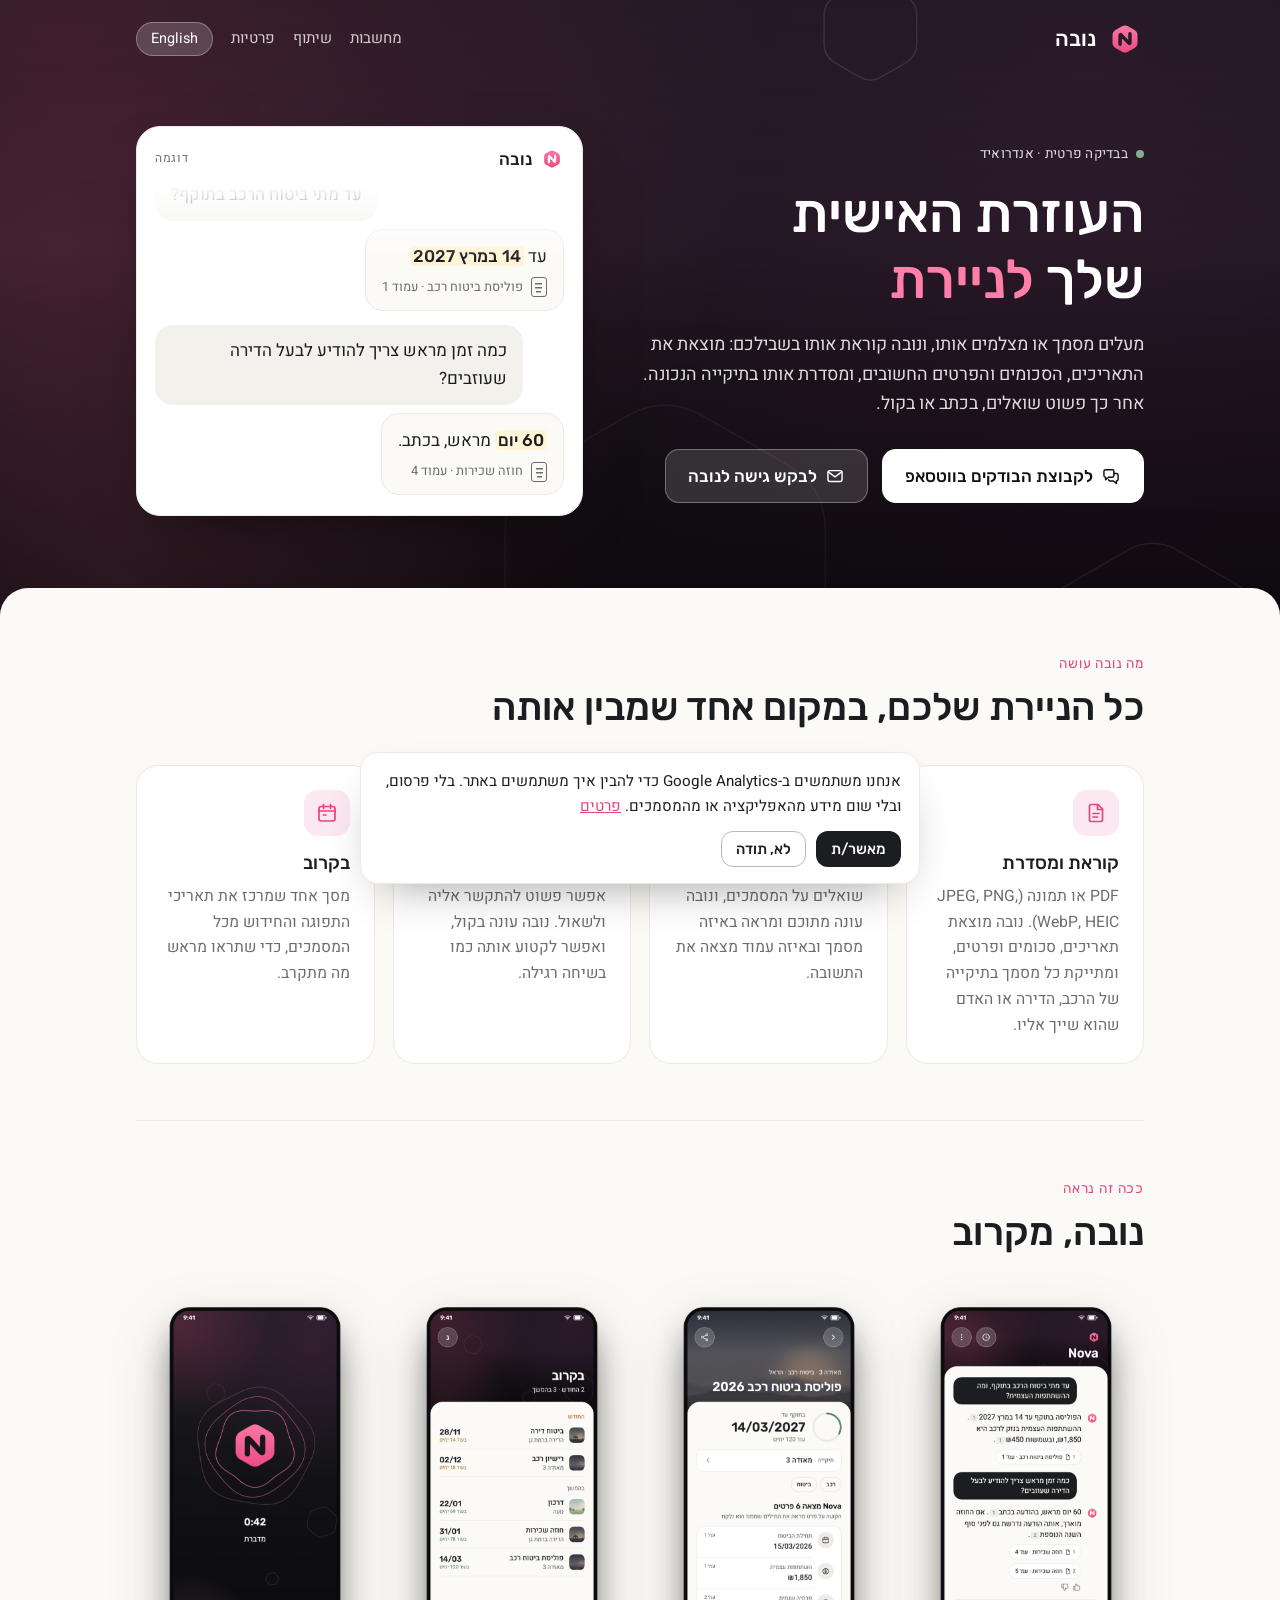
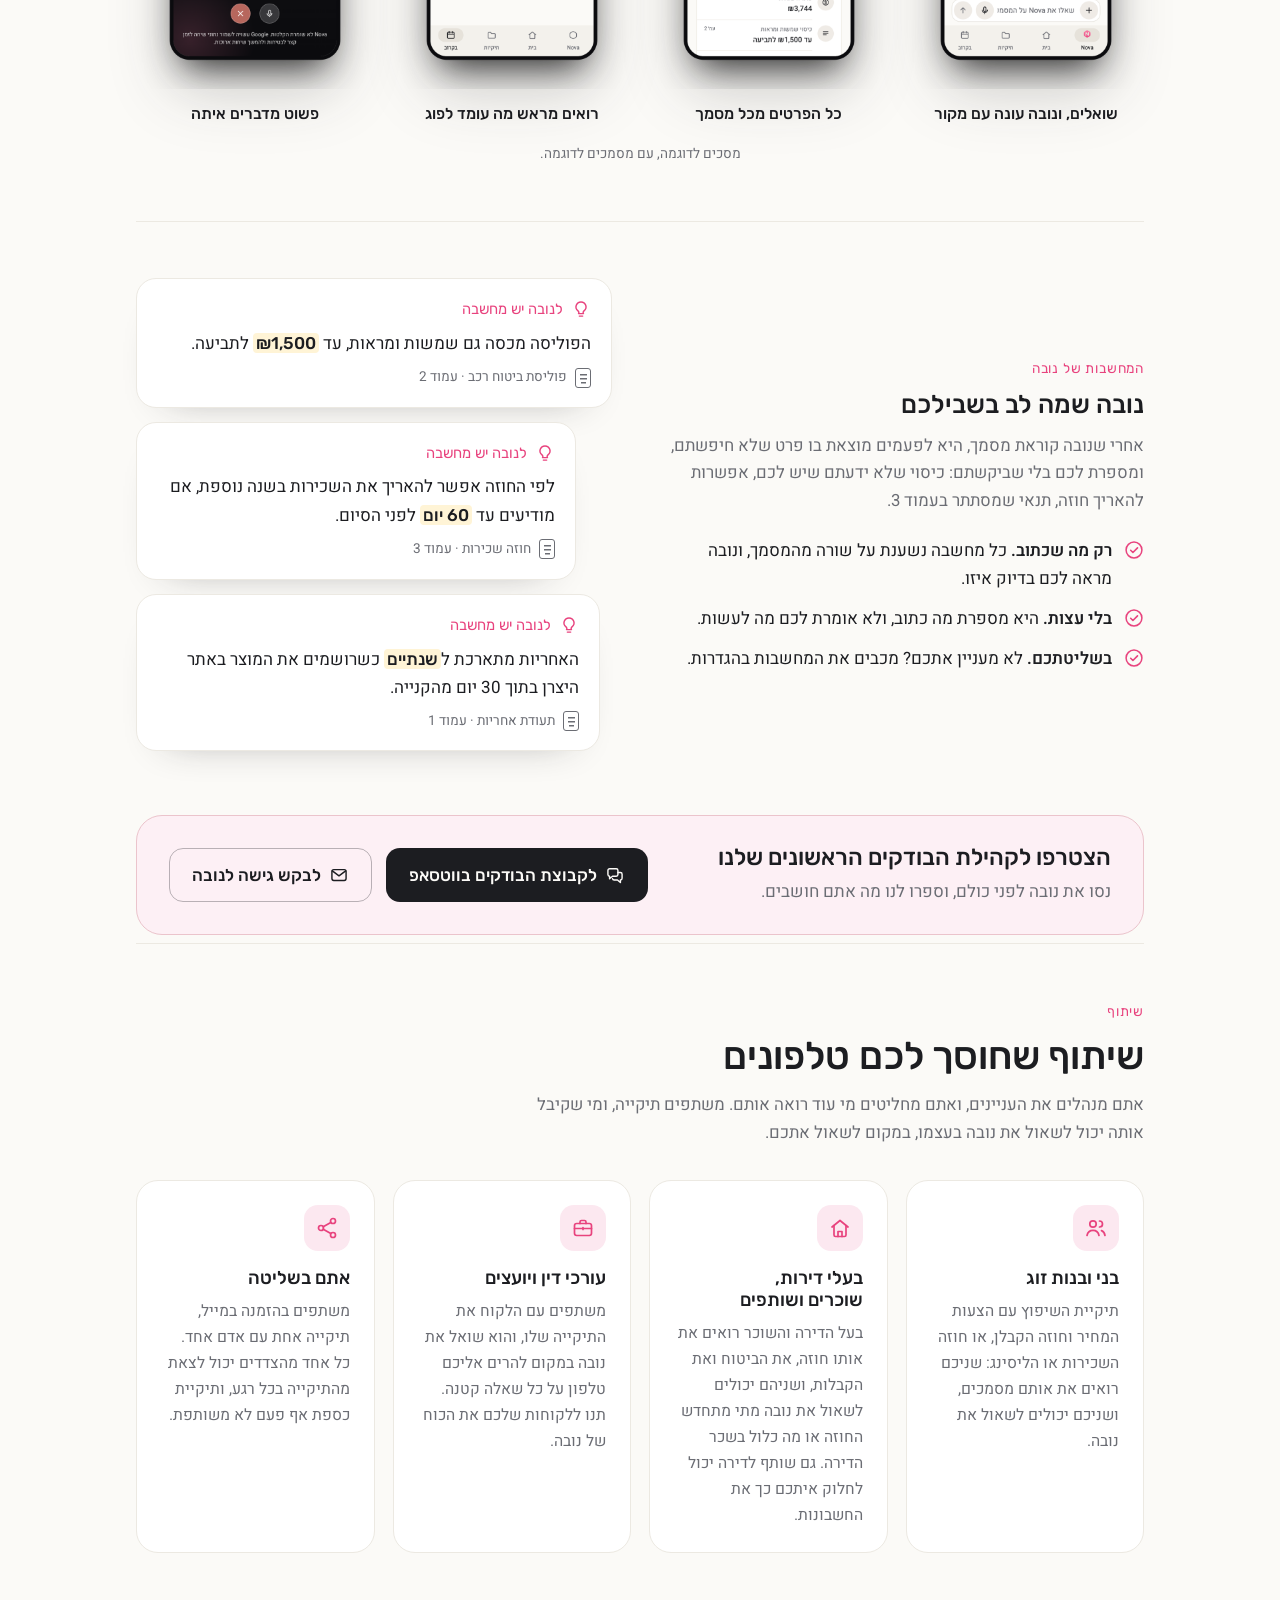
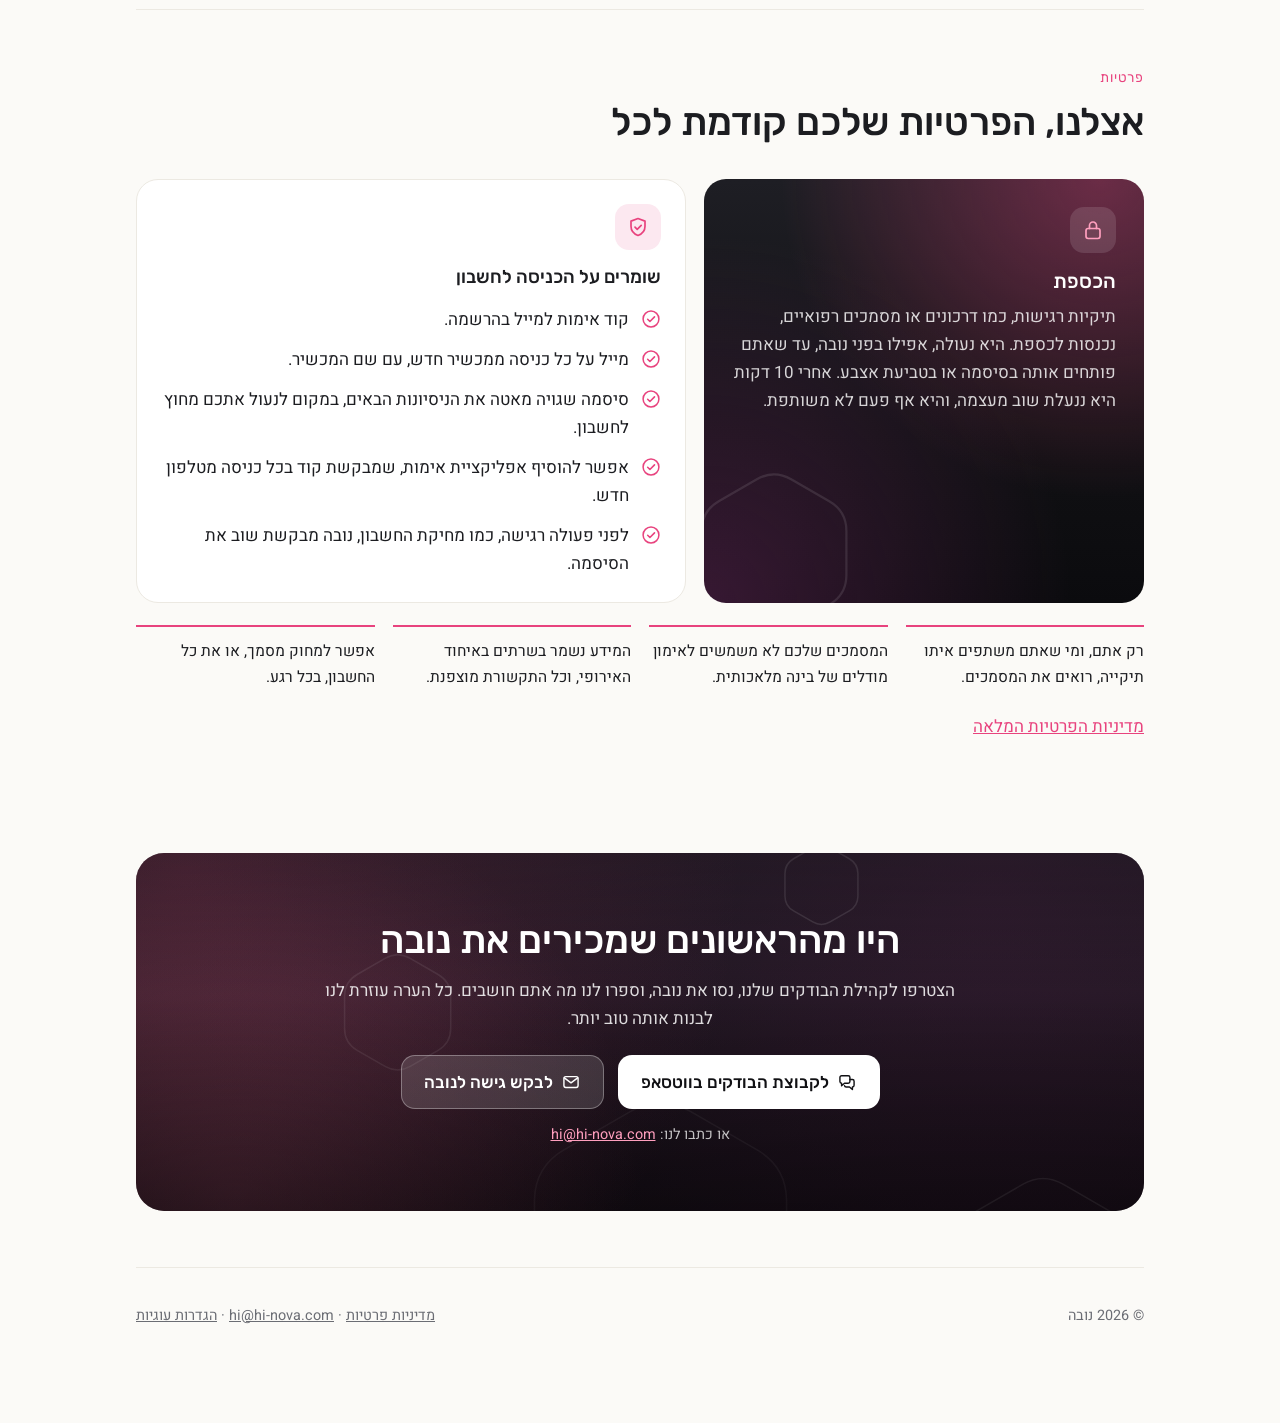
==== docs/index.html @ bd382288 "Privacy policy: the website section has its own anchor in each language Co-Authored-By: Claude Opus " ====
<!doctype html><html lang="he" dir="rtl"><head><meta charset="utf-8"><meta name="viewport" content="width=device-width, initial-scale=1, viewport-fit=cover"><script async src="https://www.googletagmanager.com/gtag/js?id=G-7MWNCDS4FL"></script><script>window.dataLayer=window.dataLayer||[];function gtag(){dataLayer.push(arguments);}gtag('consent','default',{analytics_storage:'denied',ad_storage:'denied',ad_user_data:'denied',ad_personalization:'denied',wait_for_update:500});var c=null;try{c=localStorage.getItem('nova-consent')}catch(e){}if(c==='granted')gtag('consent','update',{analytics_storage:'granted'});gtag('js',new Date());gtag('config','G-7MWNCDS4FL');</script><title>Nova</title><meta name="claude:viewport-fit-sides" content="cover"><meta name="description" content="נובה, העוזרת האישית שלך לניירת. Nova, your personal paperwork assistant."><link rel="icon" href="favicon.svg" type="image/svg+xml"><link rel="preconnect" href="https://fonts.googleapis.com"><link rel="preconnect" href="https://fonts.gstatic.com" crossorigin><link rel="stylesheet" href="https://fonts.googleapis.com/css2?family=Heebo:wght@400;500;600&family=Rubik:wght@500&display=swap"><style>/* Layout: one centred column; a hero with a sample answer card, a feature grid, a privacy band, a footer.
   Tokens are the app's own (mobile theme/tokens.ts, design V4 "Horizon"): warm paper, ink, Nova pink. */
:root {
  --bg: #FBFAF7; --surface: #FFFFFF; --nav: #F3F1EC; --border: #ECE9E2; --text: #1C1D21; --muted: #6B6D74;
  --pink: #E8437E; --pink-light: #FF7FA9; --soon: #B0782E; --ok: #5C8A69; --mark: #FFF4D6;
  --heading: "Rubik", "Heebo", system-ui, sans-serif;
  --body: "Heebo", "Rubik", system-ui, sans-serif;
}
@media (prefers-color-scheme: dark) { :root:not([data-theme="light"]) {
  --bg: #141518; --surface: #1C1D21; --nav: #101114; --border: #2A2B30; --text: #EDEBE6; --muted: #9C9EA5;
  --pink: #FF7FA9; --pink-light: #FFA3C2; --soon: #D6A35F; --ok: #7FB08B; --mark: #3A3320; color-scheme: dark } }
:root[data-theme="dark"] {
  --bg: #141518; --surface: #1C1D21; --nav: #101114; --border: #2A2B30; --text: #EDEBE6; --muted: #9C9EA5;
  --pink: #FF7FA9; --pink-light: #FFA3C2; --soon: #D6A35F; --ok: #7FB08B; --mark: #3A3320; color-scheme: dark }

* { box-sizing: border-box; }
body { margin: 0; background: var(--bg); color: var(--text); font-family: var(--body); font-size: 17px; line-height: 1.65; }
.wrap { max-width: 1040px; margin: 0 auto; padding-left: max(16px, env(safe-area-inset-left, 0px)); padding-right: max(16px, env(safe-area-inset-right, 0px)); }
h1, h2, h3 { font-family: var(--heading); font-weight: 500; line-height: 1.2; margin: 0; text-wrap: balance; }
p { margin: 0; }
a { color: var(--pink); }
a:focus-visible, button:focus-visible { outline: 2px solid var(--pink); outline-offset: 3px; border-radius: 6px; }

/* Language: Hebrew unless the page is switched to English; without script, Hebrew only. */
html:not([data-lang="en"]) [data-l="en"], html[data-lang="en"] [data-l="he"] { display: none !important; }

header.top { display: flex; align-items: center; justify-content: space-between; gap: 16px; padding-block: 20px; }
.mark { display: flex; align-items: center; gap: 10px; text-decoration: none; color: var(--text); font-family: var(--heading); font-size: 1.35rem; font-weight: 500; }
.mark svg { width: 38px; height: 38px; flex: none; }
.top nav { display: flex; align-items: center; gap: 18px; font-size: 0.95rem; }
.top nav a { color: var(--muted); text-decoration: none; }
.top nav a:hover { color: var(--text); }
.lang { font: inherit; font-size: 0.9rem; color: var(--text); background: var(--nav); border: 1px solid var(--border); border-radius: 999px; padding: 4px 14px; cursor: pointer; }

.hero { display: grid; grid-template-columns: 1.15fr 1fr; gap: 48px; align-items: center; padding-block: 48px 72px; }
.hero > * { min-width: 0; }
.eyebrow { display: inline-flex; align-items: center; gap: 8px; font-size: 0.85rem; color: var(--muted); letter-spacing: 0.02em; }
.eyebrow::before { content: ""; width: 8px; height: 8px; border-radius: 50%; background: var(--ok); }
.hero h1 { font-size: clamp(2.2rem, 5vw, 3.4rem); margin-top: 14px; }
.hero h1 em { font-style: normal; color: var(--pink); }
.hero .lede { margin-top: 18px; font-size: 1.12rem; color: var(--muted); max-width: 34em; }
.cta { margin-top: 30px; display: flex; flex-wrap: wrap; align-items: center; gap: 14px; }
.btn { display: inline-block; text-decoration: none; font-family: var(--heading); font-weight: 500; background: var(--text); color: var(--bg); padding: 12px 22px; border-radius: 14px; }
.btn:hover { opacity: 0.9; }
.cta small { color: var(--muted); font-size: 0.9rem; }

/* The sample answer: how a real answer looks, labelled as an example. */
.sample { background: var(--surface); border: 1px solid var(--border); border-radius: 22px; padding: 22px; display: grid; gap: 14px; box-shadow: 0 18px 40px -28px rgba(28, 29, 33, 0.35); }
.sample .tag { font-size: 0.75rem; color: var(--muted); letter-spacing: 0.06em; text-transform: uppercase; }
.bubble { padding: 12px 16px; border-radius: 18px; max-width: 90%; }
.bubble.q { background: var(--nav); justify-self: end; }
.bubble.a { background: var(--bg); border: 1px solid var(--border); justify-self: start; }
.bubble.a strong { font-family: var(--heading); font-weight: 500; background: var(--mark); padding: 0 4px; border-radius: 4px; }
.source { display: flex; align-items: center; gap: 8px; font-size: 0.85rem; color: var(--muted); }
.source::before { content: ""; width: 14px; height: 18px; border: 1.5px solid var(--muted); border-radius: 3px; flex: none;
  background: linear-gradient(var(--muted), var(--muted)) center 5px / 7px 1.5px no-repeat,
              linear-gradient(var(--muted), var(--muted)) center 9px / 7px 1.5px no-repeat,
              linear-gradient(var(--muted), var(--muted)) center 13px / 5px 1.5px no-repeat; }

section.block { padding-block: 56px; border-top: 1px solid var(--border); }
section.block > h2 { font-size: clamp(1.6rem, 3.2vw, 2.1rem); }
section.block > .sub { margin-top: 10px; color: var(--muted); max-width: 40em; }
.grid { margin-top: 32px; display: grid; grid-template-columns: repeat(3, minmax(0, 1fr)); gap: 28px 32px; }
.grid h3 { font-size: 1.12rem; }
.grid p { margin-top: 6px; color: var(--muted); font-size: 0.98rem; }
.grid .n { font-family: var(--heading); color: var(--pink); font-size: 0.85rem; display: block; margin-bottom: 6px; }

.privacy { background: var(--surface); border: 1px solid var(--border); border-radius: 26px; padding: 36px; display: grid; grid-template-columns: 1fr 1.4fr; gap: 36px; }
.privacy > * { min-width: 0; }
.privacy h2 { font-size: clamp(1.5rem, 3vw, 2rem); }
.privacy ul { list-style: none; margin: 0; padding: 0; display: grid; gap: 14px; }
.privacy li { display: grid; grid-template-columns: 22px 1fr; gap: 10px; align-items: start; }
.privacy li::before { content: ""; width: 14px; height: 14px; margin-top: 7px; border-radius: 4px; background: linear-gradient(var(--pink-light), var(--pink)); }
.privacy .more { margin-top: 14px; display: inline-block; }

footer.bottom { padding-block: 36px 48px; display: flex; flex-wrap: wrap; justify-content: space-between; gap: 12px; color: var(--muted); font-size: 0.9rem; border-top: 1px solid var(--border); margin-top: 56px; }
footer.bottom a { color: var(--muted); }

/* The privacy policy: a readable document. */
.doc { max-width: 46em; padding-block: 24px 40px; }
.doc h1 { font-size: clamp(1.9rem, 4vw, 2.6rem); }
.doc .updated { margin-top: 8px; color: var(--muted); font-size: 0.95rem; }
.doc h2 { font-size: 1.3rem; margin-top: 38px; }
.doc p, .doc ul { margin-top: 12px; }
.doc ul { padding-inline-start: 1.2em; display: grid; gap: 8px; }
.doc li strong, .doc p strong { font-weight: 600; }
.doc .short { background: var(--surface); border: 1px solid var(--border); border-radius: 18px; padding: 18px 22px; margin-top: 24px; }
.doc .short ul { margin-top: 8px; }
.fill { background: var(--mark); border-radius: 4px; padding: 0 4px; font-weight: 600; }

@media (max-width: 820px) {
  .hero { grid-template-columns: 1fr; gap: 36px; padding-block: 24px 48px; }
  .grid { grid-template-columns: repeat(2, minmax(0, 1fr)); }
  .privacy { grid-template-columns: 1fr; padding: 24px; }
}
@media (max-width: 520px) {
  .grid { grid-template-columns: 1fr; }
  .top nav .hide-sm { display: none; }
}
@media (prefers-reduced-motion: no-preference) { .btn { transition: opacity 0.15s; } }

/* ── Nova's sky (the app's NovaSky): a dark sky, the badge's pinks glowing and drifting, faint hexagons rising.
      Same colours, sizes (fractions of the sky's width) and timings as the app; still when motion is reduced.
      The page itself sits on the paper sheet that overlaps the sky with rounded top corners, as in the app. ── */
.sky { position: relative; overflow: hidden; color: #FFFFFF; background: linear-gradient(#1E1E24, #111114 55%, #0B0B0E); padding-bottom: 28px; isolation: isolate; }
.sky > .wrap { position: relative; z-index: 2; }
.sky::after { content: ""; position: absolute; inset: 0; z-index: 1; pointer-events: none;
  background: linear-gradient(rgba(0, 0, 0, 0.22), rgba(0, 0, 0, 0) 40%, rgba(0, 0, 0, 0.38)); }
.glow, .rise { position: absolute; z-index: 0; pointer-events: none; }
.glow { aspect-ratio: 1; border-radius: 50%;
  width: calc(var(--s) * 100%); inset-inline-start: calc(var(--x) * 100%); top: calc(var(--y) * 100%);
  /* Centre on (x, y): a margin in % is a fraction of the sky's width, like the size. */
  margin-inline-start: calc(var(--s) * -50%); margin-top: calc(var(--s) * -50%);
  opacity: var(--o);
  background: radial-gradient(closest-side, var(--c) 0%, color-mix(in srgb, var(--c) 55%, transparent) 45%, transparent 100%); }
.rise { top: 0; bottom: 0; width: calc(var(--s) * 100%); inset-inline-start: calc(var(--x) * 100%); margin-inline-start: calc(var(--s) * -50%);
  transform: translateY(calc(100% - var(--f) * 130%)); opacity: var(--o); }
.rise svg { display: block; width: 100%; height: auto; overflow: visible; }
.rise path { fill: none; stroke: #FFFFFF; stroke-width: 1.5px; vector-effect: non-scaling-stroke; stroke-linejoin: round; }

@media (prefers-reduced-motion: no-preference) {
  .glow { animation: drift var(--d) ease-in-out infinite alternate; animation-delay: calc(var(--d) * -0.5); }
  .rise { animation: rise var(--d) linear infinite; animation-delay: calc(var(--d) * var(--f) * -1); }
  .rise svg { animation: turn var(--d) linear infinite; animation-delay: calc(var(--d) * var(--f) * -1); }
}
@keyframes drift {
  from { transform: translate(calc(var(--dx) * -50%), calc(var(--dy) * -50%)) scale(1); }
  to { transform: translate(calc(var(--dx) * 50%), calc(var(--dy) * 50%)) scale(var(--k)); }
}
/* Bottom to top, fading in and out so the jump back down is never seen. */
@keyframes rise {
  0% { transform: translateY(100%); opacity: 0; }
  15% { opacity: var(--o); }
  85% { opacity: var(--o); }
  100% { transform: translateY(-30%); opacity: 0; }
}
/* One rise turns 60°, which the hexagon can't tell from 0°. */
@keyframes turn { to { transform: rotate(calc(var(--t) * 60deg)); } }

/* Text on the sky: white, like the app's scene titles. */
.sky .mark { color: #FFFFFF; }
.sky .top nav a { color: rgba(255, 255, 255, 0.78); }
.sky .top nav a:hover { color: #FFFFFF; }
.sky .lang { color: #FFFFFF; background: rgba(255, 255, 255, 0.18); border-color: rgba(255, 255, 255, 0.30); }
.sky .eyebrow { color: rgba(255, 255, 255, 0.85); }
.sky .eyebrow::before { background: #7FB08B; }
.sky .hero h1 em { color: #FF7FA9; }
.sky .hero .lede { color: rgba(255, 255, 255, 0.85); }
.sky .btn { background: #FFFFFF; color: #111114; }
.sky .cta small { color: rgba(255, 255, 255, 0.78); }
.sky a { color: #FF9FBE; }
.sky .sample { color: var(--text); box-shadow: 0 24px 60px -30px rgba(0, 0, 0, 0.7); }
.sky .doc-head { padding-block: 28px 44px; max-width: 46em; }
.sky .doc-head h1 { font-size: clamp(1.9rem, 4vw, 2.6rem); }
.sky .doc-head .updated { margin-top: 8px; color: rgba(255, 255, 255, 0.8); font-size: 0.95rem; }
.fill { color: var(--text); }

.sheet { position: relative; z-index: 3; margin-top: -28px; background: var(--bg); border-radius: 28px 28px 0 0; padding-top: 8px; }
.sheet section.block:first-child { border-top: 0; }
.sheet .doc { padding-top: 28px; }

/* ── Version 2: the conversation, icon cards, thoughts, sharing, privacy, the testers' calls to action. ── */
[hidden] { display: none !important; }
.kicker { display: block; margin-bottom: 10px; font-family: var(--heading); font-size: 0.85rem; letter-spacing: 0.06em; color: var(--pink); }
section.block > h2 { font-size: clamp(1.7rem, 3.4vw, 2.4rem); max-width: 22em; }
section.block > .sub, .split .sub { margin-top: 12px; color: var(--muted); max-width: 38em; font-size: 1.05rem; }

/* Buttons: ink on paper, white on the sky; the second one is an outline. */
.btn { display: inline-flex; align-items: center; gap: 8px; border: 1.5px solid transparent; }
.btn svg { width: 20px; height: 20px; flex: none; }
.btn.alt { background: transparent; color: var(--text); border-color: color-mix(in srgb, var(--text) 30%, transparent); }
.sky .btn.alt { background: rgba(255, 255, 255, 0.14); color: #FFFFFF; border-color: rgba(255, 255, 255, 0.32); }
.btn.sm { padding: 8px 14px; font-size: 0.92rem; border-radius: 12px; }

/* The hero conversation. */
.chat { background: var(--surface); color: var(--text); border: 1px solid var(--border); border-radius: 24px; padding: 18px 18px 20px; display: grid; gap: 12px; box-shadow: 0 24px 60px -30px rgba(0, 0, 0, 0.7); }
.chat-head { display: flex; justify-content: space-between; align-items: center; }
.chat-head .who { display: flex; align-items: center; gap: 8px; font-family: var(--heading); font-weight: 500; }
.chat-head .who svg { width: 24px; height: 24px; }
.chat-head .tag { font-size: 0.75rem; color: var(--muted); letter-spacing: 0.06em; }
.chat-log { height: 310px; overflow: hidden; display: flex; flex-direction: column; justify-content: flex-end; gap: 14px;
  -webkit-mask-image: linear-gradient(transparent, #000 24%); mask-image: linear-gradient(transparent, #000 24%); }
.turn { display: grid; gap: 8px; }
.bubble.a { display: grid; gap: 6px; }
.bubble.a .source { font-size: 0.8rem; }
.typing { justify-self: start; display: inline-flex; gap: 5px; padding: 14px 16px; border-radius: 18px; background: var(--bg); border: 1px solid var(--border); }
.typing i { width: 7px; height: 7px; border-radius: 50%; background: var(--muted); opacity: 0.4; }
@media (prefers-reduced-motion: no-preference) {
  .enter { animation: pop 0.38s cubic-bezier(0.2, 0.7, 0.2, 1) both; }
  .typing i { animation: blink 1s infinite; }
  .typing i:nth-child(2) { animation-delay: 0.15s; }
  .typing i:nth-child(3) { animation-delay: 0.3s; }
  .card, .thought { transition: transform 0.2s ease, box-shadow 0.2s ease; }
  .card:hover, .thought:hover { transform: translateY(-3px); }
}
@keyframes pop { from { opacity: 0; transform: translateY(10px) scale(0.98); } }
@keyframes blink { 50% { opacity: 1; } }

/* Icon cards. */
.cards { display: grid; gap: 18px; margin-top: 34px; }
.cards.four { grid-template-columns: repeat(4, minmax(0, 1fr)); }
.cards.three { grid-template-columns: repeat(3, minmax(0, 1fr)); }
.card { background: var(--surface); border: 1px solid var(--border); border-radius: 22px; padding: 24px; display: grid; align-content: start; gap: 10px; }
.card:hover { box-shadow: 0 20px 44px -30px rgba(28, 29, 33, 0.4); }
.card h3 { font-size: 1.15rem; margin-top: 6px; }
.card p { color: var(--muted); font-size: 0.98rem; }
.ico { width: 46px; height: 46px; border-radius: 14px; display: grid; place-items: center; color: var(--pink);
  background: color-mix(in srgb, var(--pink) 12%, var(--surface)); }
.ico svg { width: 24px; height: 24px; }
.ico.on-dark { background: rgba(255, 255, 255, 0.12); color: #FF9FBE; }

/* A list with Nova-pink check marks. */
.ticks { list-style: none; padding: 0; margin: 22px 0 0; display: grid; gap: 12px; }
.ticks li { display: grid; grid-template-columns: 22px 1fr; gap: 10px; align-items: start; }
.ticks li::before { content: ""; width: 20px; height: 20px; margin-top: 3px; background: var(--pink);
  -webkit-mask: url("data:image/svg+xml,%3Csvg xmlns='http://www.w3.org/2000/svg' viewBox='0 0 24 24'%3E%3Ccircle cx='12' cy='12' r='9.5' fill='none' stroke='black' stroke-width='1.8'/%3E%3Cpath d='M8 12.3l2.7 2.7L16.2 9.4' fill='none' stroke='black' stroke-width='1.9' stroke-linecap='round' stroke-linejoin='round'/%3E%3C/svg%3E") center / contain no-repeat;
          mask: url("data:image/svg+xml,%3Csvg xmlns='http://www.w3.org/2000/svg' viewBox='0 0 24 24'%3E%3Ccircle cx='12' cy='12' r='9.5' fill='none' stroke='black' stroke-width='1.8'/%3E%3Cpath d='M8 12.3l2.7 2.7L16.2 9.4' fill='none' stroke='black' stroke-width='1.9' stroke-linecap='round' stroke-linejoin='round'/%3E%3C/svg%3E") center / contain no-repeat; }
.ticks b { font-weight: 600; }

/* Thoughts: the app's thought cards, a little staggered. */
.split { display: grid; grid-template-columns: 1fr 1fr; gap: 56px; align-items: center; }
.split > * { min-width: 0; }
.thoughts { display: grid; gap: 14px; }
.thought { background: var(--surface); border: 1px solid var(--border); border-radius: 20px; padding: 18px 20px; display: grid; gap: 8px; box-shadow: 0 18px 40px -32px rgba(28, 29, 33, 0.45); }
.thought:nth-child(2) { margin-inline-start: 36px; }
.thought:nth-child(3) { margin-inline-start: 12px; }
.thought-head { display: flex; align-items: center; gap: 8px; font-family: var(--heading); font-size: 0.92rem; color: var(--pink); }
.thought-head svg { width: 20px; height: 20px; }
.thought strong, .bubble.a strong { font-family: var(--heading); font-weight: 500; background: var(--mark); padding: 0 3px; border-radius: 4px; }

/* The testers' strip, between sections. */
.join-strip { margin-block: 8px; display: flex; flex-wrap: wrap; align-items: center; justify-content: space-between; gap: 18px 28px; padding: 28px 32px; border-radius: 26px;
  background: color-mix(in srgb, var(--pink) 8%, var(--surface)); border: 1px solid color-mix(in srgb, var(--pink) 22%, var(--border)); }
.join-strip h2 { font-size: 1.45rem; }
.join-strip p { margin-top: 6px; color: var(--muted); }
.join-strip .cta { margin-top: 0; }

/* Privacy: the vault on Nova's sky, the sign-in guards beside it, four promises below. */
.privacy-grid { display: grid; grid-template-columns: 1fr 1.25fr; gap: 18px; margin-top: 34px; }
.privacy-grid > * { min-width: 0; }
.vault { position: relative; overflow: hidden; border-radius: 22px; padding: 28px; color: #FFFFFF; display: grid; gap: 10px; align-content: start;
  background: radial-gradient(circle at 90% 0%, rgba(232, 67, 126, 0.38), transparent 55%), radial-gradient(circle at 0% 100%, rgba(91, 35, 80, 0.55), transparent 60%), linear-gradient(#1E1E24, #111114 60%, #0B0B0E); }
.vault::after { content: ""; position: absolute; width: 220px; height: 220px; inset-inline-end: -40px; bottom: -60px; opacity: 0.1;
  background: url("data:image/svg+xml,%3Csvg xmlns='http://www.w3.org/2000/svg' viewBox='0 0 100 100'%3E%3Cpath d='M42.21 16.5Q50 12 57.79 16.5L75.11 26.5Q82.91 31 82.91 40L82.91 60Q82.91 69 75.11 73.5L57.79 83.5Q50 88 42.21 83.5L24.89 73.5Q17.09 69 17.09 60L17.09 40Q17.09 31 24.89 26.5Z' fill='none' stroke='white' stroke-width='1'/%3E%3C/svg%3E") center / contain no-repeat; }
.vault h3 { font-size: 1.25rem; margin-top: 6px; }
.vault p { color: rgba(255, 255, 255, 0.82); position: relative; }
.guard .ticks { margin-top: 8px; }
.promises { list-style: none; padding: 0; margin: 22px 0 0; display: grid; grid-template-columns: repeat(4, minmax(0, 1fr)); gap: 18px; }
.promises li { border-top: 2px solid var(--pink); padding-top: 12px; font-size: 0.97rem; }
#privacy .more { display: inline-block; margin-top: 22px; }

/* The final call: a small sky of its own. */
section.final { margin-top: 56px; border-radius: 28px; padding: 64px 28px; text-align: center; }
.final-in { position: relative; z-index: 2; max-width: 38em; margin: 0 auto; display: grid; gap: 14px; justify-items: center; }
.final h2 { font-size: clamp(1.7rem, 3.6vw, 2.4rem); }
.final p { color: rgba(255, 255, 255, 0.85); }
.final .cta { justify-content: center; margin-top: 8px; }
.final small { color: rgba(255, 255, 255, 0.75); font-size: 0.9rem; }

/* The dock: shows once the hero is out of view. */
.dock { position: fixed; z-index: 20; left: 0; right: 0; bottom: 0; display: flex; justify-content: center; align-items: center; gap: 10px 14px; flex-wrap: wrap;
  padding-top: 10px; padding-bottom: calc(10px + env(safe-area-inset-bottom, 0px));
  padding-left: max(16px, env(safe-area-inset-left, 0px)); padding-right: max(16px, env(safe-area-inset-right, 0px));
  background: color-mix(in srgb, var(--surface) 90%, transparent); -webkit-backdrop-filter: blur(14px); backdrop-filter: blur(14px);
  border-top: 1px solid var(--border); font-family: var(--heading); font-weight: 500; }
@media (prefers-reduced-motion: no-preference) { .dock { animation: pop 0.3s ease both; } }
footer.bottom { padding-bottom: 96px; }

@media (max-width: 980px) {
  .cards.four { grid-template-columns: repeat(2, minmax(0, 1fr)); }
  .split, .privacy-grid { grid-template-columns: 1fr; gap: 32px; }
  .promises { grid-template-columns: repeat(2, minmax(0, 1fr)); }
}
@media (max-width: 600px) {
  .cards.four, .cards.three, .promises { grid-template-columns: 1fr; }
  .thought:nth-child(2), .thought:nth-child(3) { margin-inline-start: 0; }
  .join-strip { padding: 22px; }
  .dock > span { display: none; }
  .chat-log { height: 280px; }
  section.final { padding: 44px 20px; }
}

/* The screens gallery: four phones in a row; on a phone, a sideways scroll. */
.gallery { display: grid; grid-template-columns: repeat(4, minmax(0, 1fr)); gap: 20px; margin-top: 34px; }
.gallery figure { margin: 0; display: grid; justify-items: center; gap: 12px; }
.gallery img { width: 100%; max-width: 236px; height: auto; filter: drop-shadow(0 22px 28px rgba(28, 29, 33, 0.22)); }
.gallery figcaption { text-align: center; font-family: var(--heading); font-weight: 500; font-size: 0.98rem; }
.fine { margin-top: 16px; color: var(--muted); font-size: 0.85rem; text-align: center; }
@media (max-width: 820px) {
  .gallery { display: flex; overflow-x: auto; scroll-snap-type: x mandatory; gap: 16px; padding-bottom: 10px; margin-inline: -16px; padding-inline: 16px; }
  .gallery figure { flex: 0 0 64%; scroll-snap-align: center; }
}

/* The cookie notice: a small card at the bottom, above the dock. */
.consent { position: fixed; z-index: 30; bottom: calc(16px + env(safe-area-inset-bottom, 0px)); inset-inline: max(16px, env(safe-area-inset-left, 0px));
  max-width: 560px; margin-inline: auto; background: var(--surface); color: var(--text); border: 1px solid var(--border); border-radius: 18px;
  padding: 16px 18px; display: grid; gap: 12px; box-shadow: 0 20px 50px -24px rgba(0, 0, 0, 0.45); font-size: 0.95rem; }
.consent a { color: var(--pink); }
.consent-actions { display: flex; gap: 10px; flex-wrap: wrap; }
</style><script>
(function () {
  var root = document.documentElement;
  function set(l) {
    root.setAttribute('data-lang', l); root.lang = l; root.dir = l === 'he' ? 'rtl' : 'ltr';
    try { localStorage.setItem('nova-lang', l); } catch (e) {}
  }
  var saved = null;
  try { saved = localStorage.getItem('nova-lang'); } catch (e) {}
  set(location.hash === '#en' ? 'en' : location.hash === '#he' ? 'he' : (saved === 'en' ? 'en' : 'he'));
  document.addEventListener('click', function (e) {
    var b = e.target.closest && e.target.closest('[data-set-lang]');
    if (b) set(b.getAttribute('data-set-lang'));
  });
})();
</script></head><body><div class="sky" id="top">
<span class="glow" aria-hidden="true" style="--c:#5B2350;--s:1.6;--x:0.15;--y:0.1;--o:0.35;--d:21s;--k:1.1;--dx:0.05;--dy:0.019"></span>
<span class="glow" aria-hidden="true" style="--c:#E8437E;--s:1.1;--x:0.95;--y:0.05;--o:0.24;--d:16s;--k:1.12;--dx:-0.091;--dy:0.036"></span>
<span class="glow" aria-hidden="true" style="--c:#FF7FA9;--s:0.8;--x:0.9;--y:0.95;--o:0.18;--d:23s;--k:1.08;--dx:-0.075;--dy:-0.044"></span>
<span class="rise" aria-hidden="true" style="--s:0.26;--x:0.1;--o:0.1;--d:44s;--f:0.15;--t:1"><svg viewBox="0 0 100 100"><path d="M42.21 16.5Q50 12 57.79 16.5L75.11 26.5Q82.91 31 82.91 40L82.91 60Q82.91 69 75.11 73.5L57.79 83.5Q50 88 42.21 83.5L24.89 73.5Q17.09 69 17.09 60L17.09 40Q17.09 31 24.89 26.5Z"/></svg></span>
<span class="rise" aria-hidden="true" style="--s:0.16;--x:0.74;--o:0.08;--d:36s;--f:0.6;--t:-1"><svg viewBox="0 0 100 100"><path d="M42.21 16.5Q50 12 57.79 16.5L75.11 26.5Q82.91 31 82.91 40L82.91 60Q82.91 69 75.11 73.5L57.79 83.5Q50 88 42.21 83.5L24.89 73.5Q17.09 69 17.09 60L17.09 40Q17.09 31 24.89 26.5Z"/></svg></span>
<span class="rise" aria-hidden="true" style="--s:0.38;--x:0.48;--o:0.06;--d:58s;--f:0.35;--t:1"><svg viewBox="0 0 100 100"><path d="M42.21 16.5Q50 12 57.79 16.5L75.11 26.5Q82.91 31 82.91 40L82.91 60Q82.91 69 75.11 73.5L57.79 83.5Q50 88 42.21 83.5L24.89 73.5Q17.09 69 17.09 60L17.09 40Q17.09 31 24.89 26.5Z"/></svg></span>
<span class="rise" aria-hidden="true" style="--s:0.11;--x:0.32;--o:0.12;--d:31s;--f:0.82;--t:-1"><svg viewBox="0 0 100 100"><path d="M42.21 16.5Q50 12 57.79 16.5L75.11 26.5Q82.91 31 82.91 40L82.91 60Q82.91 69 75.11 73.5L57.79 83.5Q50 88 42.21 83.5L24.89 73.5Q17.09 69 17.09 60L17.09 40Q17.09 31 24.89 26.5Z"/></svg></span>
<div class="wrap">
  <header class="top">
    <a class="mark" href="./" aria-label="Nova"><svg viewBox="0 0 100 100" aria-hidden="true"><defs><linearGradient id="gindex" x1="0" y1="0" x2="0" y2="1"><stop offset="0" stop-color="#FF7FA9"/><stop offset="1" stop-color="#E8437E"/></linearGradient><mask id="mindex" maskUnits="userSpaceOnUse" x="0" y="0" width="100" height="100"><path d="M42.21 16.5Q50 12 57.79 16.5L75.11 26.5Q82.91 31 82.91 40L82.91 60Q82.91 69 75.11 73.5L57.79 83.5Q50 88 42.21 83.5L24.89 73.5Q17.09 69 17.09 60L17.09 40Q17.09 31 24.89 26.5Z" fill="#fff"/><path d="M37 64L37 41Q37 36 40.4 39.66L59.6 60.34Q63 64 63 59L63 36" fill="none" stroke="#000" stroke-width="9" stroke-linecap="round" stroke-linejoin="round"/></mask></defs><rect width="100" height="100" fill="url(#gindex)" mask="url(#mindex)"/></svg><span data-l="he">נובה</span><span data-l="en">Nova</span></a>
    <nav>
      <a class="hide-sm" href="#thoughts" data-l="he">מחשבות</a><a class="hide-sm" href="#thoughts" data-l="en">Thoughts</a>
      <a class="hide-sm" href="#sharing" data-l="he">שיתוף</a><a class="hide-sm" href="#sharing" data-l="en">Sharing</a>
      <a href="#privacy" data-l="he">פרטיות</a><a href="#privacy" data-l="en">Privacy</a>
      <button class="lang" type="button" data-set-lang="en" data-l="he" lang="en">English</button>
      <button class="lang" type="button" data-set-lang="he" data-l="en" lang="he">עברית</button>
    </nav>
  </header>

  <section class="hero">
    <div>
      <span class="eyebrow" data-l="he">בבדיקה פרטית · אנדרואיד</span>
      <span class="eyebrow" data-l="en">In private testing · Android</span>
      <h1 data-l="he">העוזרת האישית שלך <em>לניירת</em></h1>
      <h1 data-l="en">Your personal <em>paperwork</em> assistant</h1>
      <p class="lede" data-l="he">מעלים מסמך או מצלמים אותו, ונובה קוראת אותו בשבילכם: מוצאת את התאריכים, הסכומים והפרטים החשובים, ומסדרת אותו בתיקייה הנכונה. אחר כך פשוט שואלים, בכתב או בקול.</p>
      <p class="lede" data-l="en">Upload a document or snap a photo of it, and Nova reads it for you: she finds the dates, the amounts and the details that matter, and files it in the right folder. Then you just ask, by typing or out loud.</p>
      <div class="cta">
        <a class="btn" href="https://chat.whatsapp.com/GicdUQKgHyyL1c5hftEtMw" target="_blank" rel="noopener"><svg viewBox="0 0 24 24" aria-hidden="true" fill="none" stroke="currentColor" stroke-width="1.7" stroke-linecap="round" stroke-linejoin="round"><path d="M3.5 6.5A2 2 0 0 1 5.5 4.5h8a2 2 0 0 1 2 2v5a2 2 0 0 1-2 2H9l-3.5 3v-3h0a2 2 0 0 1-2-2z"/><path d="M15.5 9h3a2 2 0 0 1 2 2v5a2 2 0 0 1-2 2v3l-3.5-3h-4a2 2 0 0 1-2-1.6"/></svg><span data-l="he">לקבוצת הבודקים בווטסאפ</span><span data-l="en">Join the WhatsApp group</span></a><a class="btn alt" href="mailto:hi@hi-nova.com?subject=%D7%91%D7%A7%D7%A9%D7%94%20%D7%9C%D7%A0%D7%A1%D7%95%D7%AA%20%D7%90%D7%AA%20%D7%A0%D7%95%D7%91%D7%94"><svg viewBox="0 0 24 24" aria-hidden="true" fill="none" stroke="currentColor" stroke-width="1.7" stroke-linecap="round" stroke-linejoin="round"><rect x="3.5" y="5.5" width="17" height="13" rx="2.2"/><path d="M4 7l8 6 8-6"/></svg><span data-l="he">לבקש גישה לנובה</span><span data-l="en">Request access</span></a>
      </div>
    </div>

    <!-- A conversation across documents: played by the script below; this first exchange is what shows at rest. -->
    <div class="chat" aria-label="Example" data-chat>
      <div class="chat-head">
        <span class="who"><svg viewBox="0 0 100 100" aria-hidden="true"><defs><linearGradient id="gindexs" x1="0" y1="0" x2="0" y2="1"><stop offset="0" stop-color="#FF7FA9"/><stop offset="1" stop-color="#E8437E"/></linearGradient><mask id="mindexs" maskUnits="userSpaceOnUse" x="0" y="0" width="100" height="100"><path d="M42.21 16.5Q50 12 57.79 16.5L75.11 26.5Q82.91 31 82.91 40L82.91 60Q82.91 69 75.11 73.5L57.79 83.5Q50 88 42.21 83.5L24.89 73.5Q17.09 69 17.09 60L17.09 40Q17.09 31 24.89 26.5Z" fill="#fff"/><path d="M37 64L37 41Q37 36 40.4 39.66L59.6 60.34Q63 64 63 59L63 36" fill="none" stroke="#000" stroke-width="9" stroke-linecap="round" stroke-linejoin="round"/></mask></defs><rect width="100" height="100" fill="url(#gindexs)" mask="url(#mindexs)"/></svg><span data-l="he">נובה</span><span data-l="en">Nova</span></span>
        <span class="tag" data-l="he">דוגמה</span><span class="tag" data-l="en">Example</span>
      </div>
      <div class="chat-log" data-log>
        <div class="turn" data-l="he">
          <div class="bubble q">עד מתי ביטוח הרכב בתוקף?</div>
          <div class="bubble a"><span>עד <strong>14 במרץ 2027</strong></span><span class="source">פוליסת ביטוח רכב · עמוד 1</span></div>
        </div>
        <div class="turn" data-l="en">
          <div class="bubble q">When does my car insurance run out?</div>
          <div class="bubble a"><span>On <strong>14 March 2027</strong></span><span class="source">Car insurance policy · page 1</span></div>
        </div>
      </div>
    </div>
  </section>
</div>
</div>

<main class="sheet">
<div class="wrap">

  <section class="block" id="what">
    <span class="kicker" data-l="he">מה נובה עושה</span><span class="kicker" data-l="en">What Nova does</span>
    <h2 data-l="he">כל הניירת שלכם, במקום אחד שמבין אותה</h2>
    <h2 data-l="en">All your paperwork, in one place that understands it</h2>
    <div class="cards four">
      <article class="card">
        <span class="ico"><svg viewBox="0 0 24 24" aria-hidden="true" fill="none" stroke="currentColor" stroke-width="1.7" stroke-linecap="round" stroke-linejoin="round"><path d="M7 3.5h7l4.5 4.5v11a1.5 1.5 0 0 1-1.5 1.5H7A1.5 1.5 0 0 1 5.5 19V5A1.5 1.5 0 0 1 7 3.5z"/><path d="M13.5 3.5V8.5h5M9 12.5h6M9 16h4.5"/></svg></span>
        <h3 data-l="he">קוראת ומסדרת</h3><h3 data-l="en">Reads and files</h3>
        <p data-l="he">PDF או תמונה (JPEG, PNG, WebP, HEIC). נובה מוצאת תאריכים, סכומים ופרטים, ומתייקת כל מסמך בתיקייה של הרכב, הדירה או האדם שהוא שייך אליו.</p>
        <p data-l="en">A PDF or a photo (JPEG, PNG, WebP, HEIC). Nova finds the dates, amounts and details, and files each document in the folder of the car, home or person it belongs to.</p>
      </article>
      <article class="card">
        <span class="ico"><svg viewBox="0 0 24 24" aria-hidden="true" fill="none" stroke="currentColor" stroke-width="1.7" stroke-linecap="round" stroke-linejoin="round"><path d="M4.5 6.5A2.5 2.5 0 0 1 7 4h10a2.5 2.5 0 0 1 2.5 2.5v7A2.5 2.5 0 0 1 17 16h-6.5L6 19.5V16h-1A1.5 1.5 0 0 1 3.5 14.5"/><path d="M8.5 9h7M8.5 12h4.5"/></svg></span>
        <h3 data-l="he">עונה, ומראה מאיפה</h3><h3 data-l="en">Answers, with the source</h3>
        <p data-l="he">שואלים על המסמכים, ונובה עונה מתוכם ומראה באיזה מסמך ובאיזה עמוד מצאה את התשובה.</p>
        <p data-l="en">Ask about your documents, and Nova answers from them, showing which document and page the answer came from.</p>
      </article>
      <article class="card">
        <span class="ico"><svg viewBox="0 0 24 24" aria-hidden="true" fill="none" stroke="currentColor" stroke-width="1.7" stroke-linecap="round" stroke-linejoin="round"><rect x="9" y="3.5" width="6" height="11" rx="3"/><path d="M5.5 11.5a6.5 6.5 0 0 0 13 0M12 18v2.5M9 20.5h6"/></svg></span>
        <h3 data-l="he">מדברת איתכם</h3><h3 data-l="en">Talks with you</h3>
        <p data-l="he">אפשר פשוט להתקשר אליה ולשאול. נובה עונה בקול, ואפשר לקטוע אותה כמו בשיחה רגילה.</p>
        <p data-l="en">You can simply call her and ask. Nova answers out loud, and you can interrupt her like in any conversation.</p>
      </article>
      <article class="card">
        <span class="ico"><svg viewBox="0 0 24 24" aria-hidden="true" fill="none" stroke="currentColor" stroke-width="1.7" stroke-linecap="round" stroke-linejoin="round"><rect x="4" y="5.5" width="16" height="14.5" rx="2.2"/><path d="M4 10h16M8.5 3.5v4M15.5 3.5v4M8.5 14h2.5"/></svg></span>
        <h3 data-l="he">בקרוב</h3><h3 data-l="en">Coming up</h3>
        <p data-l="he">מסך אחד שמרכז את תאריכי התפוגה והחידוש מכל המסמכים, כדי שתראו מראש מה מתקרב.</p>
        <p data-l="en">One screen that gathers the expiry and renewal dates from all your documents, so you see what's coming.</p>
      </article>
    </div>
  </section>

  <section class="block" id="screens">
    <span class="kicker" data-l="he">ככה זה נראה</span><span class="kicker" data-l="en">See it</span>
    <h2 data-l="he">נובה, מקרוב</h2>
    <h2 data-l="en">Nova, up close</h2>
    <div class="gallery">
      <figure><img src="img/phone-answers.png" width="709" height="1200" loading="lazy" alt="Nova answering a question about a car insurance policy, with the source page">
        <figcaption><span data-l="he">שואלים, ונובה עונה עם מקור</span><span data-l="en">Ask, and Nova answers with the source</span></figcaption></figure>
      <figure><img src="img/phone-document.png" width="709" height="1200" loading="lazy" alt="A car insurance policy with the dates and amounts Nova found">
        <figcaption><span data-l="he">כל הפרטים מכל מסמך</span><span data-l="en">Every detail from every document</span></figcaption></figure>
      <figure><img src="img/phone-coming-up.png" width="709" height="1200" loading="lazy" alt="The Coming up screen with expiry dates">
        <figcaption><span data-l="he">רואים מראש מה עומד לפוג</span><span data-l="en">See what's about to expire</span></figcaption></figure>
      <figure><img src="img/phone-voice.png" width="709" height="1200" loading="lazy" alt="A voice call with Nova">
        <figcaption><span data-l="he">פשוט מדברים איתה</span><span data-l="en">Just talk to her</span></figcaption></figure>
    </div>
    <p class="fine" data-l="he">מסכים לדוגמה, עם מסמכים לדוגמה.</p>
    <p class="fine" data-l="en">Sample screens, with sample documents.</p>
  </section>

  <section class="block split" id="thoughts">
    <div>
      <span class="kicker" data-l="he">המחשבות של נובה</span><span class="kicker" data-l="en">Nova's thoughts</span>
      <h2 data-l="he">נובה שמה לב בשבילכם</h2>
      <h2 data-l="en">Nova notices things for you</h2>
      <p class="sub" data-l="he">אחרי שנובה קוראת מסמך, היא לפעמים מוצאת בו פרט שלא חיפשתם, ומספרת לכם בלי שביקשתם: כיסוי שלא ידעתם שיש לכם, אפשרות להאריך חוזה, תנאי שמסתתר בעמוד 3.</p>
      <p class="sub" data-l="en">After Nova reads a document, she sometimes finds a detail you weren't looking for and tells you, unasked: cover you didn't know you had, an option to extend a contract, a condition hiding on page 3.</p>
      <ul class="ticks">
        <li><span data-l="he"><b>רק מה שכתוב.</b> כל מחשבה נשענת על שורה מהמסמך, ונובה מראה לכם בדיוק איזו.</span><span data-l="en"><b>Only what it says.</b> Every thought rests on a line in the document, and Nova shows you exactly which.</span></li>
        <li><span data-l="he"><b>בלי עצות.</b> היא מספרת מה כתוב, ולא אומרת לכם מה לעשות.</span><span data-l="en"><b>No advice.</b> She tells you what it says, never what to do.</span></li>
        <li><span data-l="he"><b>בשליטתכם.</b> לא מעניין אתכם? מכבים את המחשבות בהגדרות.</span><span data-l="en"><b>Your call.</b> Not for you? Turn thoughts off in Settings.</span></li>
      </ul>
    </div>
    <div class="thoughts">
      <article class="thought">
        <span class="thought-head"><svg viewBox="0 0 24 24" aria-hidden="true" fill="none" stroke="currentColor" stroke-width="1.7" stroke-linecap="round" stroke-linejoin="round"><path d="M9 17.5h6M10 20.5h4M12 3.5a6 6 0 0 0-3.6 10.8c.6.5 1 1.2 1 2V17.5h5.2v-1.2c0-.8.4-1.5 1-2A6 6 0 0 0 12 3.5z"/></svg><span data-l="he">לנובה יש מחשבה</span><span data-l="en">Nova has a thought</span></span>
        <p data-l="he">הפוליסה מכסה גם שמשות ומראות, עד <strong>₪1,500</strong> לתביעה.</p>
        <p data-l="en">The policy also covers windows and mirrors, up to <strong>₪1,500</strong> a claim.</p>
        <span class="source" data-l="he">פוליסת ביטוח רכב · עמוד 2</span><span class="source" data-l="en">Car insurance policy · page 2</span>
      </article>
      <article class="thought">
        <span class="thought-head"><svg viewBox="0 0 24 24" aria-hidden="true" fill="none" stroke="currentColor" stroke-width="1.7" stroke-linecap="round" stroke-linejoin="round"><path d="M9 17.5h6M10 20.5h4M12 3.5a6 6 0 0 0-3.6 10.8c.6.5 1 1.2 1 2V17.5h5.2v-1.2c0-.8.4-1.5 1-2A6 6 0 0 0 12 3.5z"/></svg><span data-l="he">לנובה יש מחשבה</span><span data-l="en">Nova has a thought</span></span>
        <p data-l="he">לפי החוזה אפשר להאריך את השכירות בשנה נוספת, אם מודיעים עד <strong>60 יום</strong> לפני הסיום.</p>
        <p data-l="en">Under the contract, the lease can be extended by another year if you give notice <strong>60 days</strong> before it ends.</p>
        <span class="source" data-l="he">חוזה שכירות · עמוד 3</span><span class="source" data-l="en">Lease agreement · page 3</span>
      </article>
      <article class="thought">
        <span class="thought-head"><svg viewBox="0 0 24 24" aria-hidden="true" fill="none" stroke="currentColor" stroke-width="1.7" stroke-linecap="round" stroke-linejoin="round"><path d="M9 17.5h6M10 20.5h4M12 3.5a6 6 0 0 0-3.6 10.8c.6.5 1 1.2 1 2V17.5h5.2v-1.2c0-.8.4-1.5 1-2A6 6 0 0 0 12 3.5z"/></svg><span data-l="he">לנובה יש מחשבה</span><span data-l="en">Nova has a thought</span></span>
        <p data-l="he">האחריות מתארכת ל<strong>שנתיים</strong> כשרושמים את המוצר באתר היצרן בתוך 30 יום מהקנייה.</p>
        <p data-l="en">The warranty extends to <strong>two years</strong> when the product is registered on the maker's site within 30 days of purchase.</p>
        <span class="source" data-l="he">תעודת אחריות · עמוד 1</span><span class="source" data-l="en">Warranty certificate · page 1</span>
      </article>
    </div>
  </section>

  <section class="join-strip" aria-label="Join">
    <div>
      <h2 data-l="he">הצטרפו לקהילת הבודקים הראשונים שלנו</h2>
      <h2 data-l="en">Join the community of our first testers</h2>
      <p data-l="he">נסו את נובה לפני כולם, וספרו לנו מה אתם חושבים.</p>
      <p data-l="en">Try Nova before anyone else, and tell us what you think.</p>
    </div>
    <div class="cta"><a class="btn" href="https://chat.whatsapp.com/GicdUQKgHyyL1c5hftEtMw" target="_blank" rel="noopener"><svg viewBox="0 0 24 24" aria-hidden="true" fill="none" stroke="currentColor" stroke-width="1.7" stroke-linecap="round" stroke-linejoin="round"><path d="M3.5 6.5A2 2 0 0 1 5.5 4.5h8a2 2 0 0 1 2 2v5a2 2 0 0 1-2 2H9l-3.5 3v-3h0a2 2 0 0 1-2-2z"/><path d="M15.5 9h3a2 2 0 0 1 2 2v5a2 2 0 0 1-2 2v3l-3.5-3h-4a2 2 0 0 1-2-1.6"/></svg><span data-l="he">לקבוצת הבודקים בווטסאפ</span><span data-l="en">Join the WhatsApp group</span></a><a class="btn alt" href="mailto:hi@hi-nova.com?subject=%D7%91%D7%A7%D7%A9%D7%94%20%D7%9C%D7%A0%D7%A1%D7%95%D7%AA%20%D7%90%D7%AA%20%D7%A0%D7%95%D7%91%D7%94"><svg viewBox="0 0 24 24" aria-hidden="true" fill="none" stroke="currentColor" stroke-width="1.7" stroke-linecap="round" stroke-linejoin="round"><rect x="3.5" y="5.5" width="17" height="13" rx="2.2"/><path d="M4 7l8 6 8-6"/></svg><span data-l="he">לבקש גישה לנובה</span><span data-l="en">Request access</span></a></div>
  </section>

  <section class="block" id="sharing">
    <span class="kicker" data-l="he">שיתוף</span><span class="kicker" data-l="en">Sharing</span>
    <h2 data-l="he">שיתוף שחוסך לכם טלפונים</h2>
    <h2 data-l="en">Sharing that saves you the phone calls</h2>
    <p class="sub" data-l="he">אתם מנהלים את העניינים, ואתם מחליטים מי עוד רואה אותם. משתפים תיקייה, ומי שקיבל אותה יכול לשאול את נובה בעצמו, במקום לשאול אתכם.</p>
    <p class="sub" data-l="en">You run things, and you decide who else gets to see them. Share a folder, and whoever you share it with can ask Nova themselves, instead of asking you.</p>
    <div class="cards four">
      <article class="card">
        <span class="ico"><svg viewBox="0 0 24 24" aria-hidden="true" fill="none" stroke="currentColor" stroke-width="1.7" stroke-linecap="round" stroke-linejoin="round"><circle cx="9" cy="8" r="3.2"/><path d="M3 19.5c.6-3.3 3-5.2 6-5.2s5.4 1.9 6 5.2"/><path d="M15.5 5a3 3 0 0 1 0 6M17.5 14.6c1.9.6 3.1 2.3 3.5 4.9"/></svg></span>
        <h3 data-l="he">בני ובנות זוג</h3><h3 data-l="en">Partners</h3>
        <p data-l="he">תיקיית השיפוץ עם הצעות המחיר וחוזה הקבלן, או חוזה השכירות או הליסינג: שניכם רואים את אותם מסמכים, ושניכם יכולים לשאול את נובה.</p>
        <p data-l="en">The renovation folder with the quotes and the contractor's agreement, or the rental or leasing contract: you both see the same documents, and you can both ask Nova.</p>
      </article>
      <article class="card">
        <span class="ico"><svg viewBox="0 0 24 24" aria-hidden="true" fill="none" stroke="currentColor" stroke-width="1.7" stroke-linecap="round" stroke-linejoin="round"><path d="M4 11l8-6.5 8 6.5"/><path d="M6 9.5V19a1.5 1.5 0 0 0 1.5 1.5h9A1.5 1.5 0 0 0 18 19V9.5"/><path d="M10 20.5v-5h4v5"/></svg></span>
        <h3 data-l="he">בעלי דירות, שוכרים ושותפים</h3><h3 data-l="en">Landlords, tenants and roommates</h3>
        <p data-l="he">בעל הדירה והשוכר רואים את אותו חוזה, את הביטוח ואת הקבלות, ושניהם יכולים לשאול את נובה מתי מתחדש החוזה או מה כלול בשכר הדירה. גם שותף לדירה יכול לחלוק איתכם כך את החשבונות.</p>
        <p data-l="en">The landlord and the tenant see the same lease, insurance and receipts, and both can ask Nova when the lease renews or what the rent includes. A roommate can share the bills with you the same way.</p>
      </article>
      <article class="card">
        <span class="ico"><svg viewBox="0 0 24 24" aria-hidden="true" fill="none" stroke="currentColor" stroke-width="1.7" stroke-linecap="round" stroke-linejoin="round"><rect x="3.5" y="7.5" width="17" height="12" rx="2.2"/><path d="M9 7.5V6a1.5 1.5 0 0 1 1.5-1.5h3A1.5 1.5 0 0 1 15 6v1.5M3.5 12.5h17M12 11.5v2"/></svg></span>
        <h3 data-l="he">עורכי דין ויועצים</h3><h3 data-l="en">Lawyers and advisors</h3>
        <p data-l="he">משתפים עם הלקוח את התיקייה שלו, והוא שואל את נובה במקום להרים אליכם טלפון על כל שאלה קטנה. תנו ללקוחות שלכם את הכוח של נובה.</p>
        <p data-l="en">Share a client's folder with them, and they ask Nova instead of calling you about every little question. Give your clients the power of Nova.</p>
      </article>
      <article class="card">
        <span class="ico"><svg viewBox="0 0 24 24" aria-hidden="true" fill="none" stroke="currentColor" stroke-width="1.7" stroke-linecap="round" stroke-linejoin="round"><circle cx="18" cy="5" r="2.5"/><circle cx="6" cy="12" r="2.5"/><circle cx="18" cy="19" r="2.5"/><path d="M8.2 10.8l7.6-4.4M8.2 13.2l7.6 4.4"/></svg></span>
        <h3 data-l="he">אתם בשליטה</h3><h3 data-l="en">You're in control</h3>
        <p data-l="he">משתפים בהזמנה במייל, תיקייה אחת עם אדם אחד. כל אחד מהצדדים יכול לצאת מהתיקייה בכל רגע, ותיקיית כספת אף פעם לא משותפת.</p>
        <p data-l="en">You share by email invitation, one folder with one person. Either of you can leave the folder at any time, and a vault folder is never shared.</p>
      </article>
    </div>
  </section>

  <section class="block" id="privacy">
    <span class="kicker" data-l="he">פרטיות</span><span class="kicker" data-l="en">Privacy</span>
    <h2 data-l="he">אצלנו, הפרטיות שלכם קודמת לכל</h2>
    <h2 data-l="en">At Nova, your privacy comes first</h2>
    <div class="privacy-grid">
      <article class="vault">
        <span class="ico on-dark"><svg viewBox="0 0 24 24" aria-hidden="true" fill="none" stroke="currentColor" stroke-width="1.7" stroke-linecap="round" stroke-linejoin="round"><rect x="5" y="10.5" width="14" height="10" rx="2.2"/><path d="M8.5 10.5V7.5a3.5 3.5 0 0 1 7 0v3"/></svg></span>
        <h3 data-l="he">הכספת</h3><h3 data-l="en">The vault</h3>
        <p data-l="he">תיקיות רגישות, כמו דרכונים או מסמכים רפואיים, נכנסות לכספת. היא נעולה, אפילו בפני נובה, עד שאתם פותחים אותה בסיסמה או בטביעת אצבע. אחרי 10 דקות היא ננעלת שוב מעצמה, והיא אף פעם לא משותפת.</p>
        <p data-l="en">Sensitive folders, like passports or medical papers, go in the vault. It stays locked, even to Nova, until you open it with your password or fingerprint. After 10 minutes it locks again by itself, and it is never shared.</p>
      </article>
      <article class="card guard">
        <span class="ico"><svg viewBox="0 0 24 24" aria-hidden="true" fill="none" stroke="currentColor" stroke-width="1.7" stroke-linecap="round" stroke-linejoin="round"><path d="M12 3.5l7 2.6v5.2c0 4.4-2.9 7.7-7 9.2-4.1-1.5-7-4.8-7-9.2V6.1z"/><path d="M9 12.2l2.2 2.2 4-4"/></svg></span>
        <h3 data-l="he">שומרים על הכניסה לחשבון</h3><h3 data-l="en">Guarding the way in</h3>
        <ul class="ticks">
          <li><span data-l="he">קוד אימות למייל בהרשמה.</span><span data-l="en">A verification code to your email when you sign up.</span></li>
          <li><span data-l="he">מייל על כל כניסה ממכשיר חדש, עם שם המכשיר.</span><span data-l="en">An email for every sign-in from a new device, naming the device.</span></li>
          <li><span data-l="he">סיסמה שגויה מאטה את הניסיונות הבאים, במקום לנעול אתכם מחוץ לחשבון.</span><span data-l="en">A wrong password slows down the next tries, instead of locking you out.</span></li>
          <li><span data-l="he">אפשר להוסיף אפליקציית אימות, שמבקשת קוד בכל כניסה מטלפון חדש.</span><span data-l="en">You can add an authenticator app, which asks for a code on every new phone.</span></li>
          <li><span data-l="he">לפני פעולה רגישה, כמו מחיקת החשבון, נובה מבקשת שוב את הסיסמה.</span><span data-l="en">Before a sensitive step, like deleting your account, Nova asks for your password again.</span></li>
        </ul>
      </article>
    </div>
    <ul class="promises">
      <li><span data-l="he">רק אתם, ומי שאתם משתפים איתו תיקייה, רואים את המסמכים.</span><span data-l="en">Only you, and anyone you share a folder with, can see your documents.</span></li>
      <li><span data-l="he">המסמכים שלכם לא משמשים לאימון מודלים של בינה מלאכותית.</span><span data-l="en">Your documents are not used to train AI models.</span></li>
      <li><span data-l="he">המידע נשמר בשרתים באיחוד האירופי, וכל התקשורת מוצפנת.</span><span data-l="en">Your data is stored on servers in the EU, and all traffic is encrypted.</span></li>
      <li><span data-l="he">אפשר למחוק מסמך, או את כל החשבון, בכל רגע.</span><span data-l="en">You can delete a document, or your whole account, at any time.</span></li>
    </ul>
    <a class="more" href="privacy.html" data-l="he">מדיניות הפרטיות המלאה</a>
    <a class="more" href="privacy.html" data-l="en">The full privacy policy</a>
  </section>

  <section class="final sky" id="join">
    <span class="glow" aria-hidden="true" style="--c:#5B2350;--s:1.6;--x:0.15;--y:0.1;--o:0.35;--d:21s;--k:1.1;--dx:0.05;--dy:0.019"></span>
<span class="glow" aria-hidden="true" style="--c:#E8437E;--s:1.1;--x:0.95;--y:0.05;--o:0.24;--d:16s;--k:1.12;--dx:-0.091;--dy:0.036"></span>
<span class="glow" aria-hidden="true" style="--c:#FF7FA9;--s:0.8;--x:0.9;--y:0.95;--o:0.18;--d:23s;--k:1.08;--dx:-0.075;--dy:-0.044"></span>
<span class="rise" aria-hidden="true" style="--s:0.26;--x:0.1;--o:0.1;--d:44s;--f:0.15;--t:1"><svg viewBox="0 0 100 100"><path d="M42.21 16.5Q50 12 57.79 16.5L75.11 26.5Q82.91 31 82.91 40L82.91 60Q82.91 69 75.11 73.5L57.79 83.5Q50 88 42.21 83.5L24.89 73.5Q17.09 69 17.09 60L17.09 40Q17.09 31 24.89 26.5Z"/></svg></span>
<span class="rise" aria-hidden="true" style="--s:0.16;--x:0.74;--o:0.08;--d:36s;--f:0.6;--t:-1"><svg viewBox="0 0 100 100"><path d="M42.21 16.5Q50 12 57.79 16.5L75.11 26.5Q82.91 31 82.91 40L82.91 60Q82.91 69 75.11 73.5L57.79 83.5Q50 88 42.21 83.5L24.89 73.5Q17.09 69 17.09 60L17.09 40Q17.09 31 24.89 26.5Z"/></svg></span>
<span class="rise" aria-hidden="true" style="--s:0.38;--x:0.48;--o:0.06;--d:58s;--f:0.35;--t:1"><svg viewBox="0 0 100 100"><path d="M42.21 16.5Q50 12 57.79 16.5L75.11 26.5Q82.91 31 82.91 40L82.91 60Q82.91 69 75.11 73.5L57.79 83.5Q50 88 42.21 83.5L24.89 73.5Q17.09 69 17.09 60L17.09 40Q17.09 31 24.89 26.5Z"/></svg></span>
<span class="rise" aria-hidden="true" style="--s:0.11;--x:0.32;--o:0.12;--d:31s;--f:0.82;--t:-1"><svg viewBox="0 0 100 100"><path d="M42.21 16.5Q50 12 57.79 16.5L75.11 26.5Q82.91 31 82.91 40L82.91 60Q82.91 69 75.11 73.5L57.79 83.5Q50 88 42.21 83.5L24.89 73.5Q17.09 69 17.09 60L17.09 40Q17.09 31 24.89 26.5Z"/></svg></span>
    <div class="final-in">
      <h2 data-l="he">היו מהראשונים שמכירים את נובה</h2>
      <h2 data-l="en">Be among the first to meet Nova</h2>
      <p data-l="he">הצטרפו לקהילת הבודקים שלנו, נסו את נובה, וספרו לנו מה אתם חושבים. כל הערה עוזרת לנו לבנות אותה טוב יותר.</p>
      <p data-l="en">Join our testers' community, try Nova, and tell us what you think. Every note helps us make her better.</p>
      <div class="cta"><a class="btn" href="https://chat.whatsapp.com/GicdUQKgHyyL1c5hftEtMw" target="_blank" rel="noopener"><svg viewBox="0 0 24 24" aria-hidden="true" fill="none" stroke="currentColor" stroke-width="1.7" stroke-linecap="round" stroke-linejoin="round"><path d="M3.5 6.5A2 2 0 0 1 5.5 4.5h8a2 2 0 0 1 2 2v5a2 2 0 0 1-2 2H9l-3.5 3v-3h0a2 2 0 0 1-2-2z"/><path d="M15.5 9h3a2 2 0 0 1 2 2v5a2 2 0 0 1-2 2v3l-3.5-3h-4a2 2 0 0 1-2-1.6"/></svg><span data-l="he">לקבוצת הבודקים בווטסאפ</span><span data-l="en">Join the WhatsApp group</span></a><a class="btn alt" href="mailto:hi@hi-nova.com?subject=%D7%91%D7%A7%D7%A9%D7%94%20%D7%9C%D7%A0%D7%A1%D7%95%D7%AA%20%D7%90%D7%AA%20%D7%A0%D7%95%D7%91%D7%94"><svg viewBox="0 0 24 24" aria-hidden="true" fill="none" stroke="currentColor" stroke-width="1.7" stroke-linecap="round" stroke-linejoin="round"><rect x="3.5" y="5.5" width="17" height="13" rx="2.2"/><path d="M4 7l8 6 8-6"/></svg><span data-l="he">לבקש גישה לנובה</span><span data-l="en">Request access</span></a></div>
      <small data-l="he">או כתבו לנו: <a href="mailto:hi@hi-nova.com">hi@hi-nova.com</a></small><small data-l="en">Or write to us: <a href="mailto:hi@hi-nova.com">hi@hi-nova.com</a></small>
    </div>
  </section>

  <footer class="bottom">
    <span>© 2026 <span data-l="he">נובה</span><span data-l="en">Nova</span></span>
    <span><a href="privacy.html" data-l="he">מדיניות פרטיות</a><a href="privacy.html" data-l="en">Privacy policy</a> · <a href="mailto:hi@hi-nova.com">hi@hi-nova.com</a> · <a href="#" data-consent-open><span data-l="he">הגדרות עוגיות</span><span data-l="en">Cookie settings</span></a></span>
  </footer>
</div>
</main>

<!-- Once the hero is out of view, a slim bar keeps the way in close; it steps aside at the final call to action. -->
<div class="dock" data-dock hidden>
  <span data-l="he">הצטרפו לבודקים הראשונים</span><span data-l="en">Join our first testers</span>
  <a class="btn sm" href="https://chat.whatsapp.com/GicdUQKgHyyL1c5hftEtMw" target="_blank" rel="noopener"><svg viewBox="0 0 24 24" aria-hidden="true" fill="none" stroke="currentColor" stroke-width="1.7" stroke-linecap="round" stroke-linejoin="round"><path d="M3.5 6.5A2 2 0 0 1 5.5 4.5h8a2 2 0 0 1 2 2v5a2 2 0 0 1-2 2H9l-3.5 3v-3h0a2 2 0 0 1-2-2z"/><path d="M15.5 9h3a2 2 0 0 1 2 2v5a2 2 0 0 1-2 2v3l-3.5-3h-4a2 2 0 0 1-2-1.6"/></svg><span data-l="he">לקבוצת הבודקים בווטסאפ</span><span data-l="en">Join the WhatsApp group</span></a><a class="btn alt sm" href="mailto:hi@hi-nova.com?subject=%D7%91%D7%A7%D7%A9%D7%94%20%D7%9C%D7%A0%D7%A1%D7%95%D7%AA%20%D7%90%D7%AA%20%D7%A0%D7%95%D7%91%D7%94"><svg viewBox="0 0 24 24" aria-hidden="true" fill="none" stroke="currentColor" stroke-width="1.7" stroke-linecap="round" stroke-linejoin="round"><rect x="3.5" y="5.5" width="17" height="13" rx="2.2"/><path d="M4 7l8 6 8-6"/></svg><span data-l="he">לבקש גישה לנובה</span><span data-l="en">Request access</span></a>
</div>

<script>
(function () {
  var CHAT = {"he": [["עד מתי ביטוח הרכב בתוקף?", "עד <strong>14 במרץ 2027</strong>", "פוליסת ביטוח רכב · עמוד 1"], ["כמה זמן מראש צריך להודיע לבעל הדירה שעוזבים?", "<strong>60 יום</strong> מראש, בכתב.", "חוזה שכירות · עמוד 4"], ["כמה הופרש לפנסיה בתלוש של אוקטובר?", "<strong>₪1,240</strong> מהמעסיק ו־<strong>₪1,050</strong> מהשכר.", "תלוש שכר, אוקטובר · עמוד 1"], ["האחריות על המקרר עדיין בתוקף?", "כן, עד <strong>3 ביוני 2027</strong>", "תעודת אחריות · עמוד 1"], ["כמה עלתה הצעת המחיר של הקבלן?", "<strong>₪86,000</strong> כולל מע״מ, בשלושה תשלומים.", "הצעת מחיר לשיפוץ · עמוד 2"], ["מתי פג הדרכון של נועה?", "ב־<strong>22 בינואר 2027</strong>", "דרכון · עמוד 1"]], "en": [["When does my car insurance run out?", "On <strong>14 March 2027</strong>", "Car insurance policy · page 1"], ["How much notice do we give the landlord before moving out?", "<strong>60 days</strong>, in writing.", "Lease agreement · page 4"], ["How much went to my pension on the October pay slip?", "<strong>₪1,240</strong> from the employer and <strong>₪1,050</strong> from the salary.", "Pay slip, October · page 1"], ["Is the fridge still under warranty?", "Yes, until <strong>3 June 2027</strong>", "Warranty certificate · page 1"], ["How much was the contractor's quote?", "<strong>₪86,000</strong> including VAT, in three payments.", "Renovation quote · page 2"], ["When does Noa's passport expire?", "On <strong>22 January 2027</strong>", "Passport · page 1"]]};
  var chat = document.querySelector('[data-chat]');
  var log = chat && chat.querySelector('[data-log]');
  var still = window.matchMedia && matchMedia('(prefers-reduced-motion: reduce)').matches;
  var lang = function () { return document.documentElement.getAttribute('data-lang') === 'en' ? 'en' : 'he'; };
  var timers = [], i = 0, onScreen = true, playing = false;
  function el(cls, htmlText) { var d = document.createElement('div'); d.className = cls; d.innerHTML = htmlText; return d; }
  function answer(ex) { return el('bubble a', '<span>' + ex[1] + '</span><span class="source">' + ex[2] + '</span>'); }
  function turn(ex, animate) {
    var t = el('turn', ''); var q = el('bubble q', ex[0]); if (animate) q.classList.add('enter');
    t.appendChild(q); if (!animate) t.appendChild(answer(ex)); return t;
  }
  function trim() { while (log.children.length > 3) log.removeChild(log.firstChild); }
  function later(fn, ms) { timers.push(setTimeout(fn, ms)); }
  function stop() { timers.forEach(clearTimeout); timers = []; playing = false; }
  function step() {
    if (!onScreen || document.hidden) { playing = false; return; }
    playing = true;
    var list = CHAT[lang()], ex = list[i % list.length]; i++;
    var t = turn(ex, true); log.appendChild(t); trim();
    later(function () {
      var dots = el('typing enter', '<i></i><i></i><i></i>'); t.appendChild(dots);
      later(function () { t.removeChild(dots); var a = answer(ex); a.classList.add('enter'); t.appendChild(a);
        later(step, 3200); }, 1200);
    }, 700);
  }
  function reset() {
    if (!log) return;
    stop(); log.innerHTML = ''; i = 0;
    var list = CHAT[lang()];
    log.appendChild(turn(list[0], false)); i = 1;
    if (still) { log.appendChild(turn(list[1], false)); return; }
    later(step, 2400);
  }
  if (log) {
    reset();
    document.addEventListener('click', function (e) { if (e.target.closest && e.target.closest('[data-set-lang]')) setTimeout(reset, 0); });
    if ('IntersectionObserver' in window) {
      new IntersectionObserver(function (es) { onScreen = es[0].isIntersecting; if (onScreen && !playing && !still) { stop(); later(step, 600); } }).observe(chat);
    }
    document.addEventListener('visibilitychange', function () { if (!document.hidden && !playing && !still) { stop(); later(step, 600); } });
  }

  // The dock: visible between the hero and the final call to action.
  var dock = document.querySelector('[data-dock]'), hero = document.getElementById('top'), fin = document.getElementById('join');
  if (dock && hero && fin && 'IntersectionObserver' in window) {
    var heroIn = true, finIn = false;
    var update = function () { dock.hidden = heroIn || finIn; };
    new IntersectionObserver(function (es) { heroIn = es[0].isIntersecting; update(); }).observe(hero);
    new IntersectionObserver(function (es) { finIn = es[0].isIntersecting; update(); }).observe(fin);
  }
})();
</script>
<div class="consent" data-consent hidden role="dialog" aria-live="polite" aria-label="Cookies">
  <p data-l="he">אנחנו משתמשים ב-Google Analytics כדי להבין איך משתמשים באתר. בלי פרסום, ובלי שום מידע מהאפליקציה או מהמסמכים. <a href="/privacy.html#site">פרטים</a></p>
  <p data-l="en">We use Google Analytics to understand how the site is used. No ads, and nothing from the app or your documents. <a href="/privacy.html#site-en">Details</a></p>
  <div class="consent-actions">
    <button type="button" class="btn sm" data-consent-choice="granted"><span data-l="he">מאשר/ת</span><span data-l="en">Accept</span></button>
    <button type="button" class="btn alt sm" data-consent-choice="denied"><span data-l="he">לא, תודה</span><span data-l="en">No thanks</span></button>
  </div>
</div>
<script>
(function () {
  var box = document.querySelector('[data-consent]'); if (!box) return;
  var saved = null; try { saved = localStorage.getItem('nova-consent'); } catch (e) {}
  if (!saved) box.hidden = false;
  document.addEventListener('click', function (e) {
    var t = e.target.closest ? e.target : null; if (!t) return;
    var choice = t.closest('[data-consent-choice]');
    if (choice) {
      var v = choice.getAttribute('data-consent-choice');
      try { localStorage.setItem('nova-consent', v); } catch (err) {}
      if (window.gtag) gtag('consent', 'update', { analytics_storage: v });
      box.hidden = true; return;
    }
    if (t.closest('[data-consent-open]')) { e.preventDefault(); box.hidden = false; return; }
    if (!window.gtag) return;
    var a = t.closest('a');
    if (a && /chat\.whatsapp\.com/.test(a.href)) gtag('event', 'join_whatsapp', { link_location: a.closest('[id]') ? a.closest('[id]').id : 'page' });
    else if (a && /^mailto:/.test(a.getAttribute('href') || '')) gtag('event', 'request_access', { link_location: a.closest('[id]') ? a.closest('[id]').id : 'page' });
    var lang = t.closest('[data-set-lang]');
    if (lang) gtag('event', 'switch_language', { language: lang.getAttribute('data-set-lang') });
  });
})();
</script></body></html>
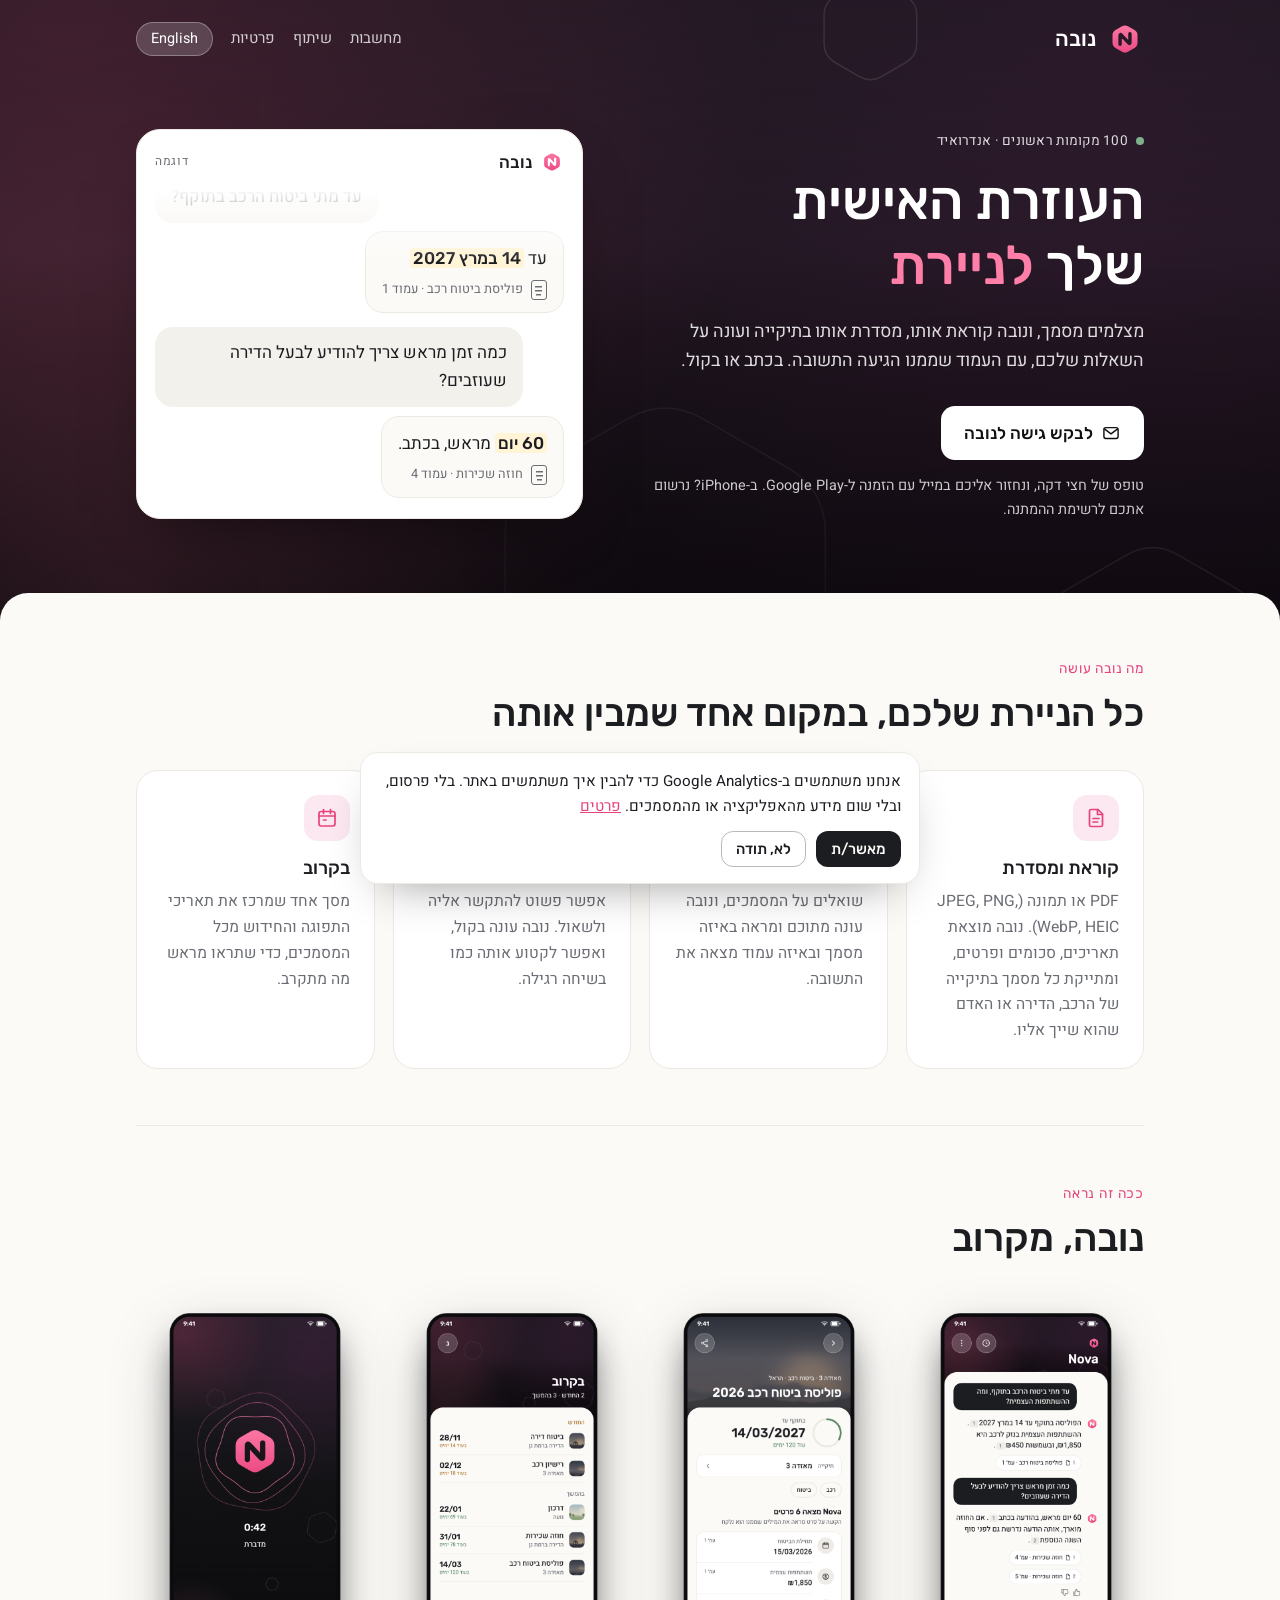
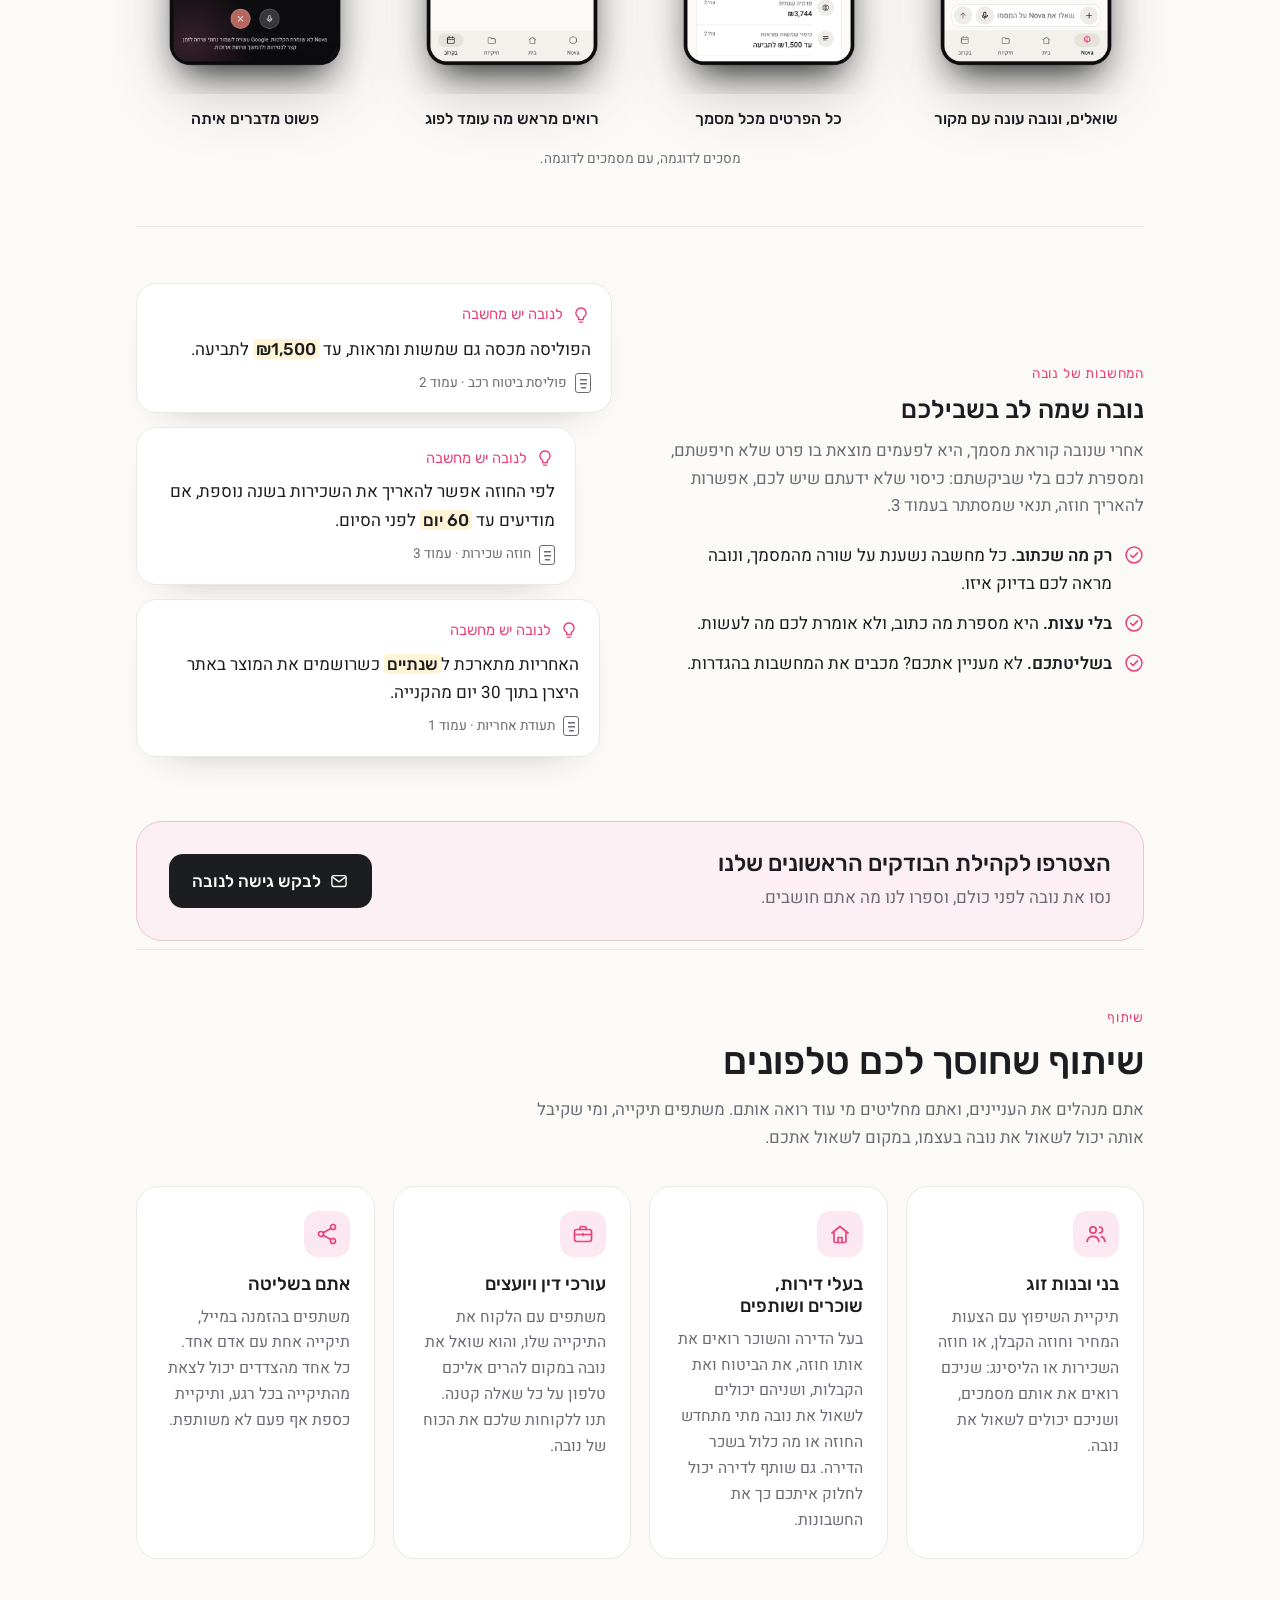
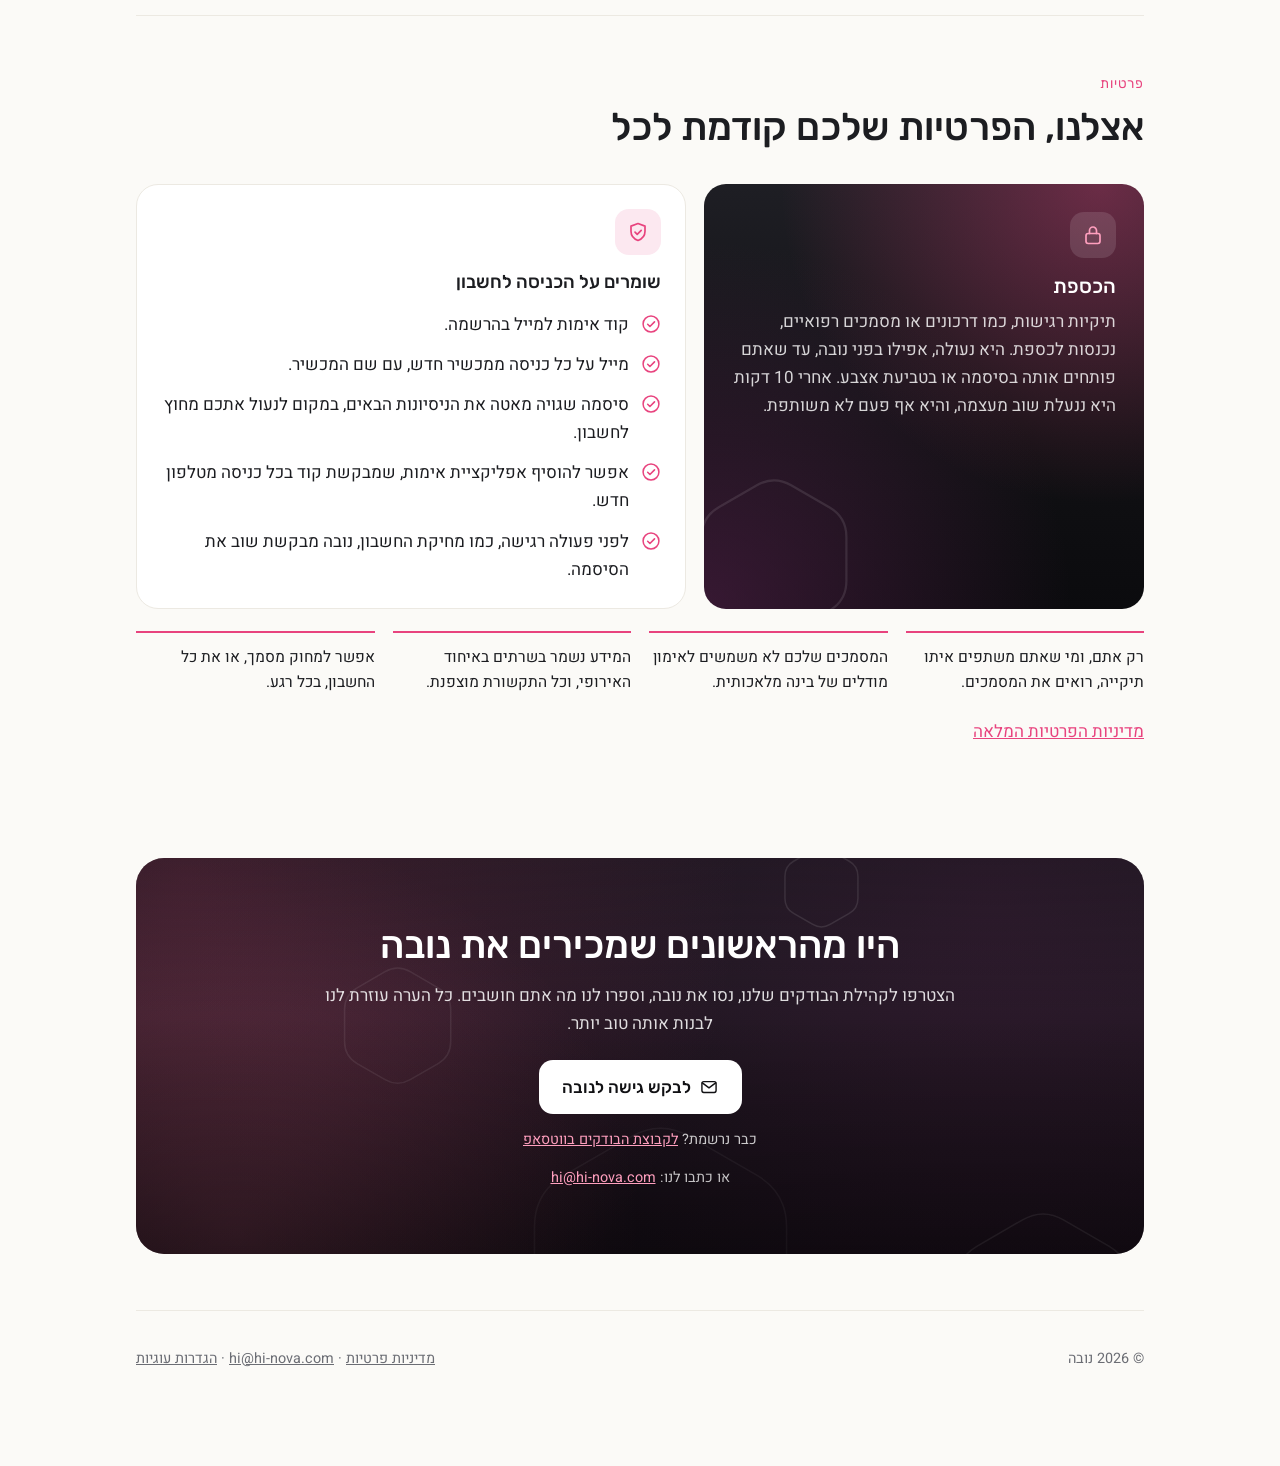
==== commit 6c28e151: "Request access is the one main button; cookie card waits; hero matches the posts Stacy's audit (2026" ====
--- a/docs/index.html
+++ b/docs/index.html
@@ -1,4 +1,4 @@
-<!doctype html><html lang="he" dir="rtl"><head><meta charset="utf-8"><meta name="viewport" content="width=device-width, initial-scale=1, viewport-fit=cover"><script async src="https://www.googletagmanager.com/gtag/js?id=G-7MWNCDS4FL"></script><script>window.dataLayer=window.dataLayer||[];function gtag(){dataLayer.push(arguments);}gtag('consent','default',{analytics_storage:'denied',ad_storage:'denied',ad_user_data:'denied',ad_personalization:'denied',wait_for_update:500});var c=null;try{c=localStorage.getItem('nova-consent')}catch(e){}if(c==='granted')gtag('consent','update',{analytics_storage:'granted'});gtag('js',new Date());gtag('config','G-7MWNCDS4FL');</script><title>Nova</title><meta name="claude:viewport-fit-sides" content="cover"><meta name="description" content="נובה, העוזרת האישית שלך לניירת. Nova, your personal paperwork assistant."><link rel="icon" href="favicon.svg" type="image/svg+xml"><link rel="preconnect" href="https://fonts.googleapis.com"><link rel="preconnect" href="https://fonts.gstatic.com" crossorigin><link rel="stylesheet" href="https://fonts.googleapis.com/css2?family=Heebo:wght@400;500;600&family=Rubik:wght@500&display=swap"><style>/* Layout: one centred column; a hero with a sample answer card, a feature grid, a privacy band, a footer.
+<!doctype html><html lang="he" dir="rtl"><head><meta charset="utf-8"><meta name="viewport" content="width=device-width, initial-scale=1, viewport-fit=cover"><script async src="https://www.googletagmanager.com/gtag/js?id=G-7MWNCDS4FL"></script><script>window.dataLayer=window.dataLayer||[];function gtag(){dataLayer.push(arguments);}gtag('consent','default',{analytics_storage:'denied',ad_storage:'denied',ad_user_data:'denied',ad_personalization:'denied',wait_for_update:500});var c=null;try{c=localStorage.getItem('nova-consent')}catch(e){}if(c==='granted')gtag('consent','update',{analytics_storage:'granted'});gtag('js',new Date());gtag('config','G-7MWNCDS4FL');</script><title>Nova נובה · העוזרת האישית שלך לניירת</title><meta name="claude:viewport-fit-sides" content="cover"><meta name="description" content="שואלים את נובה על המסמכים שלכם ומקבלים תשובה עם מקור. Ask Nova about your documents and get answers with sources."><meta property="og:type" content="website"><meta property="og:site_name" content="Nova"><meta property="og:url" content="https://hi-nova.com/"><meta property="og:title" content="Nova נובה · העוזרת האישית שלך לניירת"><meta property="og:description" content="שואלים את נובה על המסמכים שלכם ומקבלים תשובה עם מקור. Ask Nova about your documents and get answers with sources."><meta property="og:image" content="https://hi-nova.com/og.jpg"><meta property="og:image:secure_url" content="https://hi-nova.com/og.jpg"><meta property="og:image:type" content="image/jpeg"><meta property="og:image:width" content="1200"><meta property="og:image:height" content="630"><meta property="og:image:alt" content="Nova נובה: העוזרת האישית שלך לניירת"><meta property="og:locale" content="he_IL"><meta property="og:locale:alternate" content="en_US"><meta name="twitter:card" content="summary_large_image"><meta name="twitter:title" content="Nova נובה · העוזרת האישית שלך לניירת"><meta name="twitter:description" content="שואלים את נובה על המסמכים שלכם ומקבלים תשובה עם מקור. Ask Nova about your documents and get answers with sources."><meta name="twitter:image" content="https://hi-nova.com/og.jpg"><link rel="canonical" href="https://hi-nova.com/"><link rel="icon" href="favicon.svg" type="image/svg+xml"><link rel="preconnect" href="https://fonts.googleapis.com"><link rel="preconnect" href="https://fonts.gstatic.com" crossorigin><link rel="stylesheet" href="https://fonts.googleapis.com/css2?family=Heebo:wght@400;500;600&family=Rubik:wght@500&display=swap"><style>/* Layout: one centred column; a hero with a sample answer card, a feature grid, a privacy band, a footer.
    Tokens are the app's own (mobile theme/tokens.ts, design V4 "Horizon"): warm paper, ink, Nova pink. */
 :root {
   --bg: #FBFAF7; --surface: #FFFFFF; --nav: #F3F1EC; --border: #ECE9E2; --text: #1C1D21; --muted: #6B6D74;
@@ -42,7 +42,7 @@
 .cta { margin-top: 30px; display: flex; flex-wrap: wrap; align-items: center; gap: 14px; }
 .btn { display: inline-block; text-decoration: none; font-family: var(--heading); font-weight: 500; background: var(--text); color: var(--bg); padding: 12px 22px; border-radius: 14px; }
 .btn:hover { opacity: 0.9; }
-.cta small { color: var(--muted); font-size: 0.9rem; }
+.cta small { color: var(--muted); font-size: 0.9rem; flex-basis: 100%; }
 
 /* The sample answer: how a real answer looks, labelled as an example. */
 .sample { background: var(--surface); border: 1px solid var(--border); border-radius: 22px; padding: 22px; display: grid; gap: 14px; box-shadow: 0 18px 40px -28px rgba(28, 29, 33, 0.35); }
@@ -297,6 +297,43 @@
   padding: 16px 18px; display: grid; gap: 12px; box-shadow: 0 20px 50px -24px rgba(0, 0, 0, 0.45); font-size: 0.95rem; }
 .consent a { color: var(--pink); }
 .consent-actions { display: flex; gap: 10px; flex-wrap: wrap; }
+.consent-short { display: none; }
+.consent-open .dock { display: none !important; }
+@media (max-width: 600px) { .consent-long { display: none; } .consent-short { display: inline; } .consent { padding: 12px 14px; gap: 10px; } }
+
+/* The request-access form: a dialog over the page, a sheet from the bottom on phones. */
+.sr { position: absolute; width: 1px; height: 1px; overflow: hidden; clip: rect(0 0 0 0); white-space: nowrap; }
+.access { width: min(560px, calc(100% - 32px)); max-height: calc(100dvh - 32px); overflow: auto; padding: 0; border: 1px solid var(--border);
+  border-radius: 22px; background: var(--surface); color: var(--text); box-shadow: 0 30px 80px -30px rgba(0, 0, 0, 0.55); }
+.access::backdrop { background: rgba(17, 17, 20, 0.55); }
+.access-body { position: relative; padding: 26px 24px 24px; }
+.access-form, .access-done { display: grid; gap: 16px; }
+.access h2 { font-size: 1.45rem; padding-inline-end: 44px; }
+.access-lead, .field-hint { color: var(--muted); font-size: 0.95rem; line-height: 1.5; }
+.access-close { position: absolute; top: 16px; inset-inline-end: 16px; width: 36px; height: 36px; border-radius: 50%; border: 1px solid var(--border);
+  background: var(--nav); color: var(--text); font-size: 22px; line-height: 1; cursor: pointer; }
+.field { display: grid; gap: 6px; min-width: 0; border: 0; padding: 0; margin: 0; }
+.field-label, .field legend { font-family: var(--heading); font-weight: 500; font-size: 0.98rem; padding: 0; }
+.field legend { margin-bottom: 8px; }
+.field input[type="text"], .field input[type="email"] { font: inherit; color: var(--text); background: var(--bg); border: 1px solid var(--border);
+  border-radius: 12px; padding: 10px 14px; width: 100%; }
+.field input[type="text"]:focus-visible, .field input[type="email"]:focus-visible { outline: 2px solid var(--pink); outline-offset: 1px; }
+.access .chips { display: flex; flex-wrap: wrap; gap: 8px; }
+.chip { position: relative; display: inline-flex; }
+.chip input { position: absolute; inset: 0; opacity: 0; margin: 0; cursor: pointer; }
+.chip > span { padding: 6px 14px; border-radius: 999px; border: 1px solid var(--border); background: var(--bg); font-size: 0.95rem; }
+.chip input:checked + span { background: var(--text); color: var(--bg); border-color: var(--text); }
+.chip input:focus-visible + span { outline: 2px solid var(--pink); outline-offset: 2px; }
+.agree { display: flex; gap: 10px; align-items: flex-start; font-size: 0.95rem; line-height: 1.5; }
+.agree input { width: 18px; height: 18px; margin-top: 3px; flex: none; accent-color: var(--pink); }
+.trap { position: absolute; width: 1px; height: 1px; opacity: 0; pointer-events: none; inset-inline-start: -9999px; }
+.access-error { background: color-mix(in srgb, var(--pink) 12%, transparent); border-radius: 12px; padding: 10px 14px; font-size: 0.95rem; }
+.access .btn { justify-content: center; font-size: 1rem; cursor: pointer; }
+.access .btn:disabled { opacity: 0.6; cursor: progress; }
+@media (max-width: 560px) {
+  .access { width: 100%; max-width: 100%; margin: auto 0 0; border-radius: 22px 22px 0 0; max-height: 92dvh; }
+  .access-body { padding-bottom: calc(24px + env(safe-area-inset-bottom, 0px)); }
+}
 </style><script>
 (function () {
   var root = document.documentElement;
@@ -334,14 +371,16 @@
 
   <section class="hero">
     <div>
-      <span class="eyebrow" data-l="he">בבדיקה פרטית · אנדרואיד</span>
-      <span class="eyebrow" data-l="en">In private testing · Android</span>
+      <span class="eyebrow" data-l="he">100 מקומות ראשונים · אנדרואיד</span>
+      <span class="eyebrow" data-l="en">The first 100 places · Android</span>
       <h1 data-l="he">העוזרת האישית שלך <em>לניירת</em></h1>
       <h1 data-l="en">Your personal <em>paperwork</em> assistant</h1>
-      <p class="lede" data-l="he">מעלים מסמך או מצלמים אותו, ונובה קוראת אותו בשבילכם: מוצאת את התאריכים, הסכומים והפרטים החשובים, ומסדרת אותו בתיקייה הנכונה. אחר כך פשוט שואלים, בכתב או בקול.</p>
-      <p class="lede" data-l="en">Upload a document or snap a photo of it, and Nova reads it for you: she finds the dates, the amounts and the details that matter, and files it in the right folder. Then you just ask, by typing or out loud.</p>
+      <p class="lede" data-l="he">מצלמים מסמך, ונובה קוראת אותו, מסדרת אותו בתיקייה ועונה על השאלות שלכם, עם העמוד שממנו הגיעה התשובה. בכתב או בקול.</p>
+      <p class="lede" data-l="en">Snap a document, and Nova reads it, files it and answers your questions, with the page each answer came from. By typing or out loud.</p>
       <div class="cta">
-        <a class="btn" href="https://chat.whatsapp.com/GicdUQKgHyyL1c5hftEtMw" target="_blank" rel="noopener"><svg viewBox="0 0 24 24" aria-hidden="true" fill="none" stroke="currentColor" stroke-width="1.7" stroke-linecap="round" stroke-linejoin="round"><path d="M3.5 6.5A2 2 0 0 1 5.5 4.5h8a2 2 0 0 1 2 2v5a2 2 0 0 1-2 2H9l-3.5 3v-3h0a2 2 0 0 1-2-2z"/><path d="M15.5 9h3a2 2 0 0 1 2 2v5a2 2 0 0 1-2 2v3l-3.5-3h-4a2 2 0 0 1-2-1.6"/></svg><span data-l="he">לקבוצת הבודקים בווטסאפ</span><span data-l="en">Join the WhatsApp group</span></a><a class="btn alt" href="mailto:hi@hi-nova.com?subject=%D7%91%D7%A7%D7%A9%D7%94%20%D7%9C%D7%A0%D7%A1%D7%95%D7%AA%20%D7%90%D7%AA%20%D7%A0%D7%95%D7%91%D7%94"><svg viewBox="0 0 24 24" aria-hidden="true" fill="none" stroke="currentColor" stroke-width="1.7" stroke-linecap="round" stroke-linejoin="round"><rect x="3.5" y="5.5" width="17" height="13" rx="2.2"/><path d="M4 7l8 6 8-6"/></svg><span data-l="he">לבקש גישה לנובה</span><span data-l="en">Request access</span></a>
+        <a class="btn" href="mailto:hi@hi-nova.com?subject=%D7%91%D7%A7%D7%A9%D7%94%20%D7%9C%D7%A0%D7%A1%D7%95%D7%AA%20%D7%90%D7%AA%20%D7%A0%D7%95%D7%91%D7%94" data-access-open><svg viewBox="0 0 24 24" aria-hidden="true" fill="none" stroke="currentColor" stroke-width="1.7" stroke-linecap="round" stroke-linejoin="round"><rect x="3.5" y="5.5" width="17" height="13" rx="2.2"/><path d="M4 7l8 6 8-6"/></svg><span data-l="he">לבקש גישה לנובה</span><span data-l="en">Request access</span></a>
+        <small data-l="he">טופס של חצי דקה, ונחזור אליכם במייל עם הזמנה ל-Google&nbsp;Play. ב-iPhone? נרשום אתכם לרשימת ההמתנה.</small>
+        <small data-l="en">A half-minute form, and we'll email you an invitation to Google&nbsp;Play. On iPhone? We'll put you on the waiting list.</small>
       </div>
     </div>
 
@@ -461,7 +500,7 @@
       <p data-l="he">נסו את נובה לפני כולם, וספרו לנו מה אתם חושבים.</p>
       <p data-l="en">Try Nova before anyone else, and tell us what you think.</p>
     </div>
-    <div class="cta"><a class="btn" href="https://chat.whatsapp.com/GicdUQKgHyyL1c5hftEtMw" target="_blank" rel="noopener"><svg viewBox="0 0 24 24" aria-hidden="true" fill="none" stroke="currentColor" stroke-width="1.7" stroke-linecap="round" stroke-linejoin="round"><path d="M3.5 6.5A2 2 0 0 1 5.5 4.5h8a2 2 0 0 1 2 2v5a2 2 0 0 1-2 2H9l-3.5 3v-3h0a2 2 0 0 1-2-2z"/><path d="M15.5 9h3a2 2 0 0 1 2 2v5a2 2 0 0 1-2 2v3l-3.5-3h-4a2 2 0 0 1-2-1.6"/></svg><span data-l="he">לקבוצת הבודקים בווטסאפ</span><span data-l="en">Join the WhatsApp group</span></a><a class="btn alt" href="mailto:hi@hi-nova.com?subject=%D7%91%D7%A7%D7%A9%D7%94%20%D7%9C%D7%A0%D7%A1%D7%95%D7%AA%20%D7%90%D7%AA%20%D7%A0%D7%95%D7%91%D7%94"><svg viewBox="0 0 24 24" aria-hidden="true" fill="none" stroke="currentColor" stroke-width="1.7" stroke-linecap="round" stroke-linejoin="round"><rect x="3.5" y="5.5" width="17" height="13" rx="2.2"/><path d="M4 7l8 6 8-6"/></svg><span data-l="he">לבקש גישה לנובה</span><span data-l="en">Request access</span></a></div>
+    <div class="cta"><a class="btn" href="mailto:hi@hi-nova.com?subject=%D7%91%D7%A7%D7%A9%D7%94%20%D7%9C%D7%A0%D7%A1%D7%95%D7%AA%20%D7%90%D7%AA%20%D7%A0%D7%95%D7%91%D7%94" data-access-open><svg viewBox="0 0 24 24" aria-hidden="true" fill="none" stroke="currentColor" stroke-width="1.7" stroke-linecap="round" stroke-linejoin="round"><rect x="3.5" y="5.5" width="17" height="13" rx="2.2"/><path d="M4 7l8 6 8-6"/></svg><span data-l="he">לבקש גישה לנובה</span><span data-l="en">Request access</span></a></div>
   </section>
 
   <section class="block" id="sharing">
@@ -544,7 +583,7 @@
       <h2 data-l="en">Be among the first to meet Nova</h2>
       <p data-l="he">הצטרפו לקהילת הבודקים שלנו, נסו את נובה, וספרו לנו מה אתם חושבים. כל הערה עוזרת לנו לבנות אותה טוב יותר.</p>
       <p data-l="en">Join our testers' community, try Nova, and tell us what you think. Every note helps us make her better.</p>
-      <div class="cta"><a class="btn" href="https://chat.whatsapp.com/GicdUQKgHyyL1c5hftEtMw" target="_blank" rel="noopener"><svg viewBox="0 0 24 24" aria-hidden="true" fill="none" stroke="currentColor" stroke-width="1.7" stroke-linecap="round" stroke-linejoin="round"><path d="M3.5 6.5A2 2 0 0 1 5.5 4.5h8a2 2 0 0 1 2 2v5a2 2 0 0 1-2 2H9l-3.5 3v-3h0a2 2 0 0 1-2-2z"/><path d="M15.5 9h3a2 2 0 0 1 2 2v5a2 2 0 0 1-2 2v3l-3.5-3h-4a2 2 0 0 1-2-1.6"/></svg><span data-l="he">לקבוצת הבודקים בווטסאפ</span><span data-l="en">Join the WhatsApp group</span></a><a class="btn alt" href="mailto:hi@hi-nova.com?subject=%D7%91%D7%A7%D7%A9%D7%94%20%D7%9C%D7%A0%D7%A1%D7%95%D7%AA%20%D7%90%D7%AA%20%D7%A0%D7%95%D7%91%D7%94"><svg viewBox="0 0 24 24" aria-hidden="true" fill="none" stroke="currentColor" stroke-width="1.7" stroke-linecap="round" stroke-linejoin="round"><rect x="3.5" y="5.5" width="17" height="13" rx="2.2"/><path d="M4 7l8 6 8-6"/></svg><span data-l="he">לבקש גישה לנובה</span><span data-l="en">Request access</span></a></div>
+      <div class="cta"><a class="btn" href="mailto:hi@hi-nova.com?subject=%D7%91%D7%A7%D7%A9%D7%94%20%D7%9C%D7%A0%D7%A1%D7%95%D7%AA%20%D7%90%D7%AA%20%D7%A0%D7%95%D7%91%D7%94" data-access-open><svg viewBox="0 0 24 24" aria-hidden="true" fill="none" stroke="currentColor" stroke-width="1.7" stroke-linecap="round" stroke-linejoin="round"><rect x="3.5" y="5.5" width="17" height="13" rx="2.2"/><path d="M4 7l8 6 8-6"/></svg><span data-l="he">לבקש גישה לנובה</span><span data-l="en">Request access</span></a><small data-l="he">כבר נרשמת? <a href="https://chat.whatsapp.com/GicdUQKgHyyL1c5hftEtMw" target="_blank" rel="noopener">לקבוצת הבודקים בווטסאפ</a></small><small data-l="en">Already signed up? <a href="https://chat.whatsapp.com/GicdUQKgHyyL1c5hftEtMw" target="_blank" rel="noopener">Join the testers' WhatsApp group</a></small></div>
       <small data-l="he">או כתבו לנו: <a href="mailto:hi@hi-nova.com">hi@hi-nova.com</a></small><small data-l="en">Or write to us: <a href="mailto:hi@hi-nova.com">hi@hi-nova.com</a></small>
     </div>
   </section>
@@ -559,7 +598,7 @@
 <!-- Once the hero is out of view, a slim bar keeps the way in close; it steps aside at the final call to action. -->
 <div class="dock" data-dock hidden>
   <span data-l="he">הצטרפו לבודקים הראשונים</span><span data-l="en">Join our first testers</span>
-  <a class="btn sm" href="https://chat.whatsapp.com/GicdUQKgHyyL1c5hftEtMw" target="_blank" rel="noopener"><svg viewBox="0 0 24 24" aria-hidden="true" fill="none" stroke="currentColor" stroke-width="1.7" stroke-linecap="round" stroke-linejoin="round"><path d="M3.5 6.5A2 2 0 0 1 5.5 4.5h8a2 2 0 0 1 2 2v5a2 2 0 0 1-2 2H9l-3.5 3v-3h0a2 2 0 0 1-2-2z"/><path d="M15.5 9h3a2 2 0 0 1 2 2v5a2 2 0 0 1-2 2v3l-3.5-3h-4a2 2 0 0 1-2-1.6"/></svg><span data-l="he">לקבוצת הבודקים בווטסאפ</span><span data-l="en">Join the WhatsApp group</span></a><a class="btn alt sm" href="mailto:hi@hi-nova.com?subject=%D7%91%D7%A7%D7%A9%D7%94%20%D7%9C%D7%A0%D7%A1%D7%95%D7%AA%20%D7%90%D7%AA%20%D7%A0%D7%95%D7%91%D7%94"><svg viewBox="0 0 24 24" aria-hidden="true" fill="none" stroke="currentColor" stroke-width="1.7" stroke-linecap="round" stroke-linejoin="round"><rect x="3.5" y="5.5" width="17" height="13" rx="2.2"/><path d="M4 7l8 6 8-6"/></svg><span data-l="he">לבקש גישה לנובה</span><span data-l="en">Request access</span></a>
+  <a class="btn sm" href="mailto:hi@hi-nova.com?subject=%D7%91%D7%A7%D7%A9%D7%94%20%D7%9C%D7%A0%D7%A1%D7%95%D7%AA%20%D7%90%D7%AA%20%D7%A0%D7%95%D7%91%D7%94" data-access-open><svg viewBox="0 0 24 24" aria-hidden="true" fill="none" stroke="currentColor" stroke-width="1.7" stroke-linecap="round" stroke-linejoin="round"><rect x="3.5" y="5.5" width="17" height="13" rx="2.2"/><path d="M4 7l8 6 8-6"/></svg><span data-l="he">לבקש גישה לנובה</span><span data-l="en">Request access</span></a>
 </div>
 
 <script>
@@ -617,9 +656,90 @@
   }
 })();
 </script>
-<div class="consent" data-consent hidden role="dialog" aria-live="polite" aria-label="Cookies">
-  <p data-l="he">אנחנו משתמשים ב-Google Analytics כדי להבין איך משתמשים באתר. בלי פרסום, ובלי שום מידע מהאפליקציה או מהמסמכים. <a href="/privacy.html#site">פרטים</a></p>
-  <p data-l="en">We use Google Analytics to understand how the site is used. No ads, and nothing from the app or your documents. <a href="/privacy.html#site-en">Details</a></p>
+<dialog class="access" id="access-dialog" data-access aria-labelledby="access-title">
+  <div class="access-body">
+    <button type="button" class="access-close" data-access-close><span aria-hidden="true">×</span><span class="sr" data-l="he">סגירה</span><span class="sr" data-l="en">Close</span></button>
+    <form class="access-form" data-access-form>
+      <h2 id="access-title"><span data-l="he">בקשת גישה לנובה</span><span data-l="en">Request access to Nova</span></h2>
+      <p class="access-lead"><span data-l="he">אנחנו פותחים מקומות בקבוצת הבודקים הראשונה, באנדרואיד. נחזור אליך במייל.</span><span data-l="en">We're opening places in the first testing group, on Android. We'll get back to you by email.</span></p>
+      <label class="field"><span class="field-label"><span data-l="he">שם</span><span data-l="en">Name</span></span>
+        <input type="text" name="name" required maxlength="100" autocomplete="name" autofocus></label>
+      <label class="field"><span class="field-label"><span data-l="he">כתובת Gmail</span><span data-l="en">Gmail address</span></span>
+        <input type="email" name="email" required maxlength="254" autocomplete="email" inputmode="email" dir="ltr">
+        <span class="field-hint"><span data-l="he">Google Play מצרף בודקים לפי חשבון ה-Google שבטלפון, אז כדאי לכתוב את הכתובת הזו.</span><span data-l="en">Google Play adds testers by the Google account on their phone, so please use that address.</span></span></label>
+      <fieldset class="field"><legend><span data-l="he">הטלפון שלך</span><span data-l="en">Your phone</span></legend>
+        <div class="chips"><label class="chip"><input type="radio" name="phone" value="android" required><span>Android</span></label><label class="chip"><input type="radio" name="phone" value="iphone"><span>iPhone</span></label></div>
+        <p class="field-hint" data-iphone-hint hidden><span data-l="he">כרגע נובה זמינה רק באנדרואיד. ב-iPhone נכניס אותך לרשימת ההמתנה.</span><span data-l="en">Nova is Android-only for now. On iPhone, we'll put you on the waiting list.</span></p></fieldset>
+      <fieldset class="field"><legend><span data-l="he">מי את/ה?</span><span data-l="en">Who are you?</span></legend>
+        <div class="chips"><label class="chip"><input type="radio" name="role" value="individual" required><span><span data-l="he">אדם פרטי</span><span data-l="en">A private person</span></span></label><label class="chip"><input type="radio" name="role" value="lawyer"><span><span data-l="he">עורך/ת דין</span><span data-l="en">Lawyer</span></span></label><label class="chip"><input type="radio" name="role" value="designer"><span><span data-l="he">מעצב/ת פנים</span><span data-l="en">Interior designer</span></span></label><label class="chip"><input type="radio" name="role" value="architect"><span><span data-l="he">אדריכל/ית</span><span data-l="en">Architect</span></span></label><label class="chip"><input type="radio" name="role" value="landlord"><span><span data-l="he">משכיר/ה דירה</span><span data-l="en">Landlord</span></span></label><label class="chip"><input type="radio" name="role" value="other"><span><span data-l="he">אחר</span><span data-l="en">Other</span></span></label></div></fieldset>
+      <fieldset class="field"><legend><span data-l="he">איך שמעת על נובה?</span><span data-l="en">How did you hear about Nova?</span></legend>
+        <div class="chips"><label class="chip"><input type="radio" name="source" value="linkedin" required><span>LinkedIn</span></label><label class="chip"><input type="radio" name="source" value="facebook"><span>Facebook</span></label><label class="chip"><input type="radio" name="source" value="instagram"><span>Instagram</span></label><label class="chip"><input type="radio" name="source" value="friend"><span><span data-l="he">חבר/ה</span><span data-l="en">A friend</span></span></label><label class="chip"><input type="radio" name="source" value="other"><span><span data-l="he">אחר</span><span data-l="en">Other</span></span></label></div></fieldset>
+      <input class="trap" type="text" name="extra" tabindex="-1" autocomplete="off" aria-hidden="true">
+      <label class="agree"><input type="checkbox" name="consent" required><span><span data-l="he">קראתי ואני מסכים/ה ל<a href="/privacy.html#access" target="_blank">מדיניות הפרטיות</a></span><span data-l="en">I agree to the <a href="/privacy.html#access-en" target="_blank">privacy policy</a></span></span></label>
+      <p class="access-error" data-access-error role="alert" hidden></p>
+      <button class="btn" type="submit" data-access-submit><span data-l="he">שליחה</span><span data-l="en">Send</span></button>
+    </form>
+    <div class="access-done" data-access-done hidden>
+      <h2><span data-l="he">תודה, קיבלנו!</span><span data-l="en">Thanks, we got it!</span></h2>
+      <p data-done="new" hidden><span data-l="he">נוסיף אותך לקבוצת הבודקים ונשלח הוראות התקנה לכתובת הזו.</span><span data-l="en">We'll add you to the testing group and email install instructions to this address.</span></p>
+      <p data-done="waitlist" hidden><span data-l="he">נכנסת לרשימת ההמתנה. נעדכן כשנובה תגיע ל-iPhone.</span><span data-l="en">You're on the waiting list. We'll let you know when Nova comes to iPhone.</span></p>
+      <p data-done="already" hidden><span data-l="he">הכתובת הזו כבר אצלנו ברשימה. נחזור אליך בקרוב.</span><span data-l="en">This address is already on our list. We'll be in touch soon.</span></p>
+      <p class="access-lead"><span data-l="he">בינתיים, מוזמנים לקבוצת הבודקים בווטסאפ.</span><span data-l="en">Meanwhile, you're welcome in the testers' WhatsApp group.</span></p>
+      <a class="btn" href="https://chat.whatsapp.com/GicdUQKgHyyL1c5hftEtMw" target="_blank" rel="noopener"><svg viewBox="0 0 24 24" aria-hidden="true" fill="none" stroke="currentColor" stroke-width="1.7" stroke-linecap="round" stroke-linejoin="round"><path d="M3.5 6.5A2 2 0 0 1 5.5 4.5h8a2 2 0 0 1 2 2v5a2 2 0 0 1-2 2H9l-3.5 3v-3h0a2 2 0 0 1-2-2z"/><path d="M15.5 9h3a2 2 0 0 1 2 2v5a2 2 0 0 1-2 2v3l-3.5-3h-4a2 2 0 0 1-2-1.6"/></svg><span data-l="he">לקבוצת הבודקים בווטסאפ</span><span data-l="en">Join the WhatsApp group</span></a>
+    </div>
+  </div>
+</dialog>
+<script>
+(function () {
+  var API = "https://novaapi-production-ebd4.up.railway.app", CONTACT = "hi@hi-nova.com";
+  var dlg = document.querySelector('[data-access]');
+  if (!dlg || typeof dlg.showModal !== 'function' || !window.fetch) return;
+  var form = dlg.querySelector('[data-access-form]'), done = dlg.querySelector('[data-access-done]');
+  var err = dlg.querySelector('[data-access-error]'), submit = dlg.querySelector('[data-access-submit]');
+  var hint = dlg.querySelector('[data-iphone-hint]'), from = 'page';
+  var lang = function () { return document.documentElement.getAttribute('data-lang') === 'en' ? 'en' : 'he'; };
+  var MSG = {
+    he: { bad: 'כדאי לבדוק את הפרטים ולנסות שוב.', busy: 'היו כאן הרבה בקשות. אפשר לנסות שוב בעוד שעה.', net: 'משהו השתבש. אפשר לנסות שוב, או לכתוב לנו: ' + CONTACT },
+    en: { bad: 'Please check the details and try again.', busy: 'There were a lot of requests from here. Please try again in an hour.', net: 'Something went wrong. Please try again, or write to us: ' + CONTACT }
+  };
+  function picked(n) { var c = form.querySelector('[name="' + n + '"]:checked'); return c ? c.value : ''; }
+  function field(n) { return form.elements.namedItem(n); }
+  function fail(kind) { err.textContent = MSG[lang()][kind]; err.hidden = false; }
+  function open(from_) {
+    from = from_; form.hidden = false; done.hidden = true; err.hidden = true; submit.disabled = false;
+    dlg.showModal();
+    if (window.gtag) gtag('event', 'access_form_open', { link_location: from });
+  }
+  document.addEventListener('click', function (e) {
+    var t = e.target.closest ? e.target : null; if (!t) return;
+    var b = t.closest('[data-access-open]');
+    if (b) { e.preventDefault(); open(b.closest('[id]') ? b.closest('[id]').id : 'page'); return; }
+    if (t.closest('[data-access-close]')) dlg.close();
+  });
+  dlg.addEventListener('click', function (e) { if (e.target === dlg) dlg.close(); });
+  form.addEventListener('change', function () { hint.hidden = picked('phone') !== 'iphone'; });
+  form.addEventListener('submit', function (e) {
+    e.preventDefault();
+    var body = { name: field('name').value, email: field('email').value, phone: picked('phone'), role: picked('role'),
+                 source: picked('source'), lang: lang(), consent: field('consent').checked, extra: field('extra').value };
+    submit.disabled = true; err.hidden = true;
+    fetch(API + '/access-requests', { method: 'POST', headers: { 'Content-Type': 'application/json' }, body: JSON.stringify(body) })
+      .then(function (r) { return r.json().catch(function () { return {}; }).then(function (j) { return { status: r.status, body: j }; }); })
+      .then(function (res) {
+        submit.disabled = false;
+        if (res.status !== 200 && res.status !== 201) { fail(res.status === 429 ? 'busy' : res.status === 400 ? 'bad' : 'net'); return; }
+        var d = (res.body && res.body.data) || {};
+        var kind = d.alreadyListed ? 'already' : d.waitlist ? 'waitlist' : 'new';
+        [].forEach.call(done.querySelectorAll('[data-done]'), function (p) { p.hidden = p.getAttribute('data-done') !== kind; });
+        form.hidden = true; done.hidden = false; form.reset(); hint.hidden = true;
+        if (window.gtag && !d.alreadyListed) gtag('event', 'request_access', { role: body.role, source: body.source, phone: body.phone, link_location: from });
+      })
+      .catch(function () { submit.disabled = false; fail('net'); });
+  });
+})();
+</script><div class="consent" data-consent hidden role="dialog" aria-live="polite" aria-label="Cookies">
+  <p data-l="he"><span class="consent-long">אנחנו משתמשים ב-Google Analytics כדי להבין איך משתמשים באתר. בלי פרסום, ובלי שום מידע מהאפליקציה או מהמסמכים.</span><span class="consent-short">עוגיות לסטטיסטיקה בלבד, בלי פרסום.</span> <a href="/privacy.html#site">פרטים</a></p>
+  <p data-l="en"><span class="consent-long">We use Google Analytics to understand how the site is used. No ads, and nothing from the app or your documents.</span><span class="consent-short">Cookies for statistics only, no ads.</span> <a href="/privacy.html#site-en">Details</a></p>
   <div class="consent-actions">
     <button type="button" class="btn sm" data-consent-choice="granted"><span data-l="he">מאשר/ת</span><span data-l="en">Accept</span></button>
     <button type="button" class="btn alt sm" data-consent-choice="denied"><span data-l="he">לא, תודה</span><span data-l="en">No thanks</span></button>
@@ -629,7 +749,14 @@
 (function () {
   var box = document.querySelector('[data-consent]'); if (!box) return;
   var saved = null; try { saved = localStorage.getItem('nova-consent'); } catch (e) {}
-  if (!saved) box.hidden = false;
+  function set(open) { box.hidden = !open; document.documentElement.classList.toggle('consent-open', open); }
+  // Not over the first screen: after the visitor scrolls past the hero, or after 8 seconds.
+  if (!saved) {
+    var hero = document.querySelector('.hero'), timer = setTimeout(show, 8000);
+    function show() { clearTimeout(timer); window.removeEventListener('scroll', onScroll); if (!saved) set(true); }
+    function onScroll() { if (!hero || hero.getBoundingClientRect().bottom < 0) show(); }
+    window.addEventListener('scroll', onScroll, { passive: true });
+  }
   document.addEventListener('click', function (e) {
     var t = e.target.closest ? e.target : null; if (!t) return;
     var choice = t.closest('[data-consent-choice]');
@@ -637,13 +764,13 @@
       var v = choice.getAttribute('data-consent-choice');
       try { localStorage.setItem('nova-consent', v); } catch (err) {}
       if (window.gtag) gtag('consent', 'update', { analytics_storage: v });
-      box.hidden = true; return;
+      saved = v; set(false); return;
     }
-    if (t.closest('[data-consent-open]')) { e.preventDefault(); box.hidden = false; return; }
+    if (t.closest('[data-consent-open]')) { e.preventDefault(); set(true); return; }
     if (!window.gtag) return;
     var a = t.closest('a');
+    // request_access is sent by the form when a request is saved (ACCESS below), not on a click.
     if (a && /chat\.whatsapp\.com/.test(a.href)) gtag('event', 'join_whatsapp', { link_location: a.closest('[id]') ? a.closest('[id]').id : 'page' });
-    else if (a && /^mailto:/.test(a.getAttribute('href') || '')) gtag('event', 'request_access', { link_location: a.closest('[id]') ? a.closest('[id]').id : 'page' });
     var lang = t.closest('[data-set-lang]');
     if (lang) gtag('event', 'switch_language', { language: lang.getAttribute('data-set-lang') });
   });
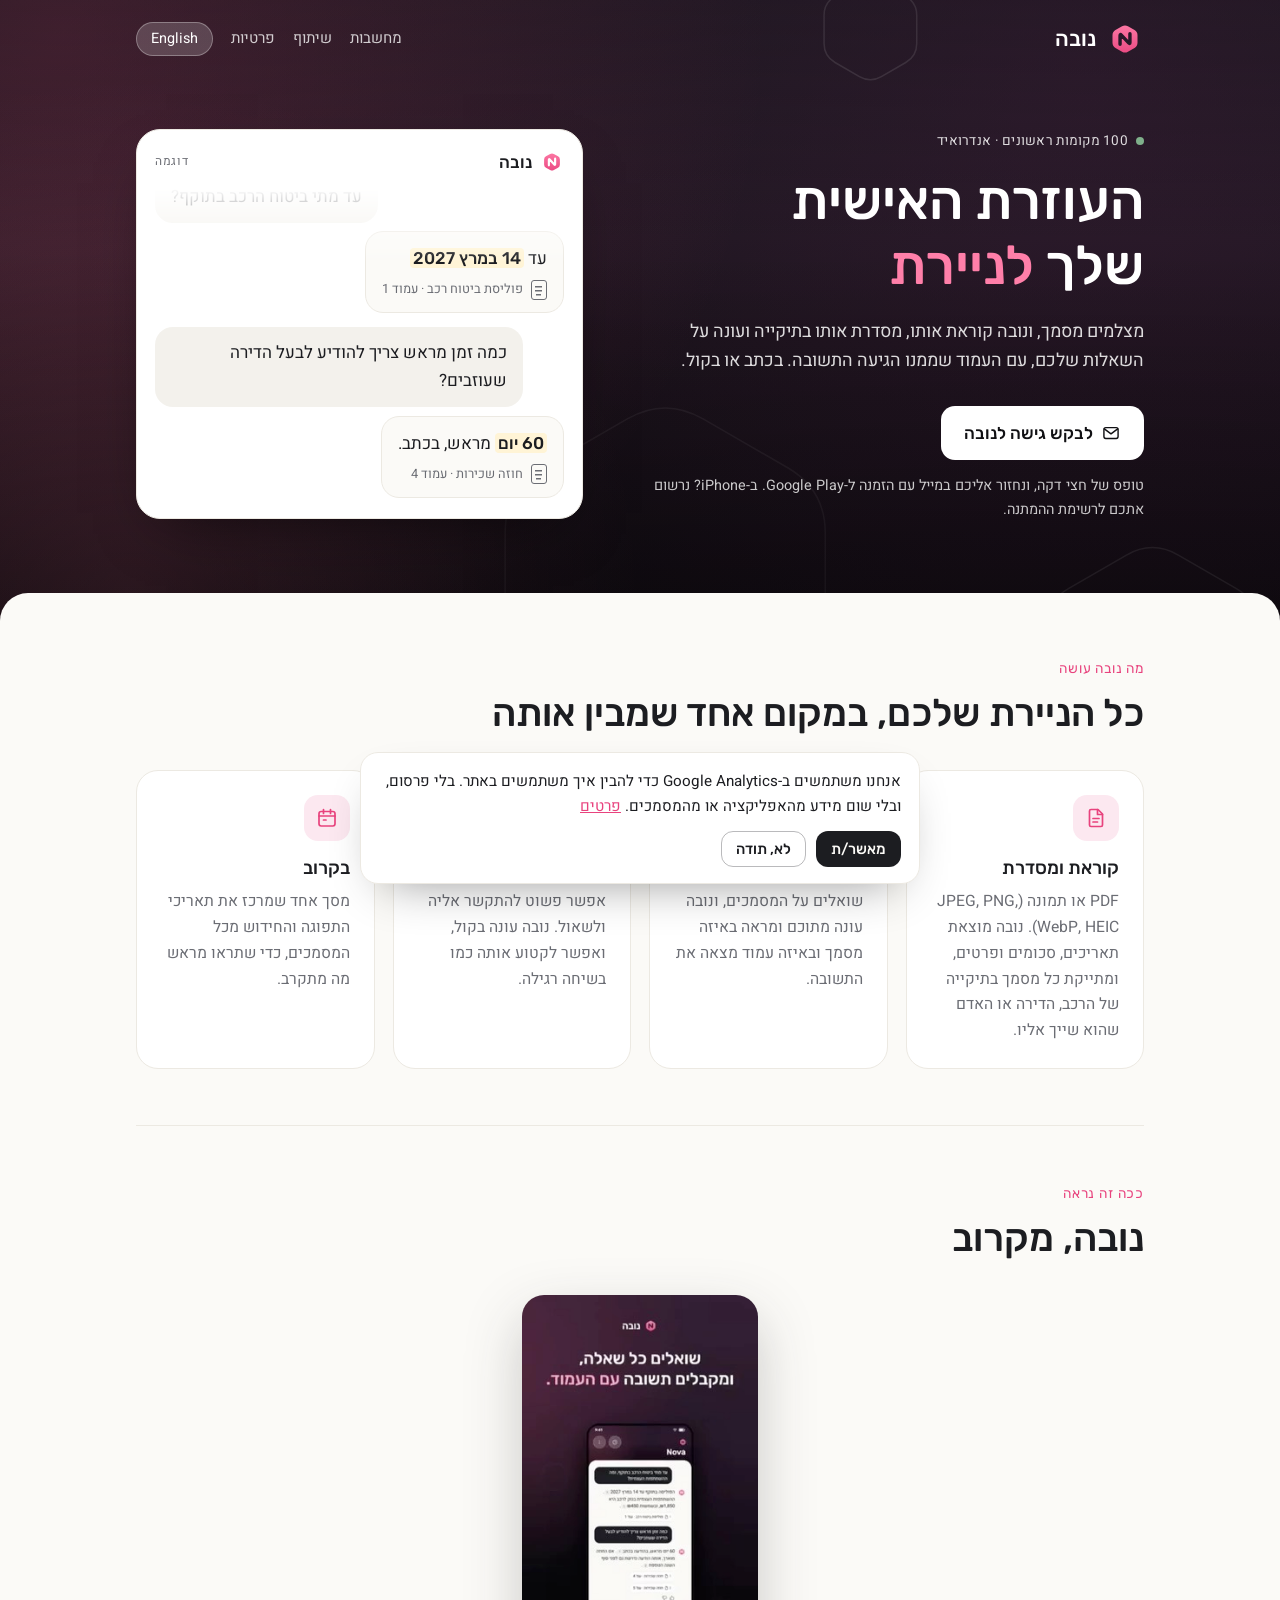
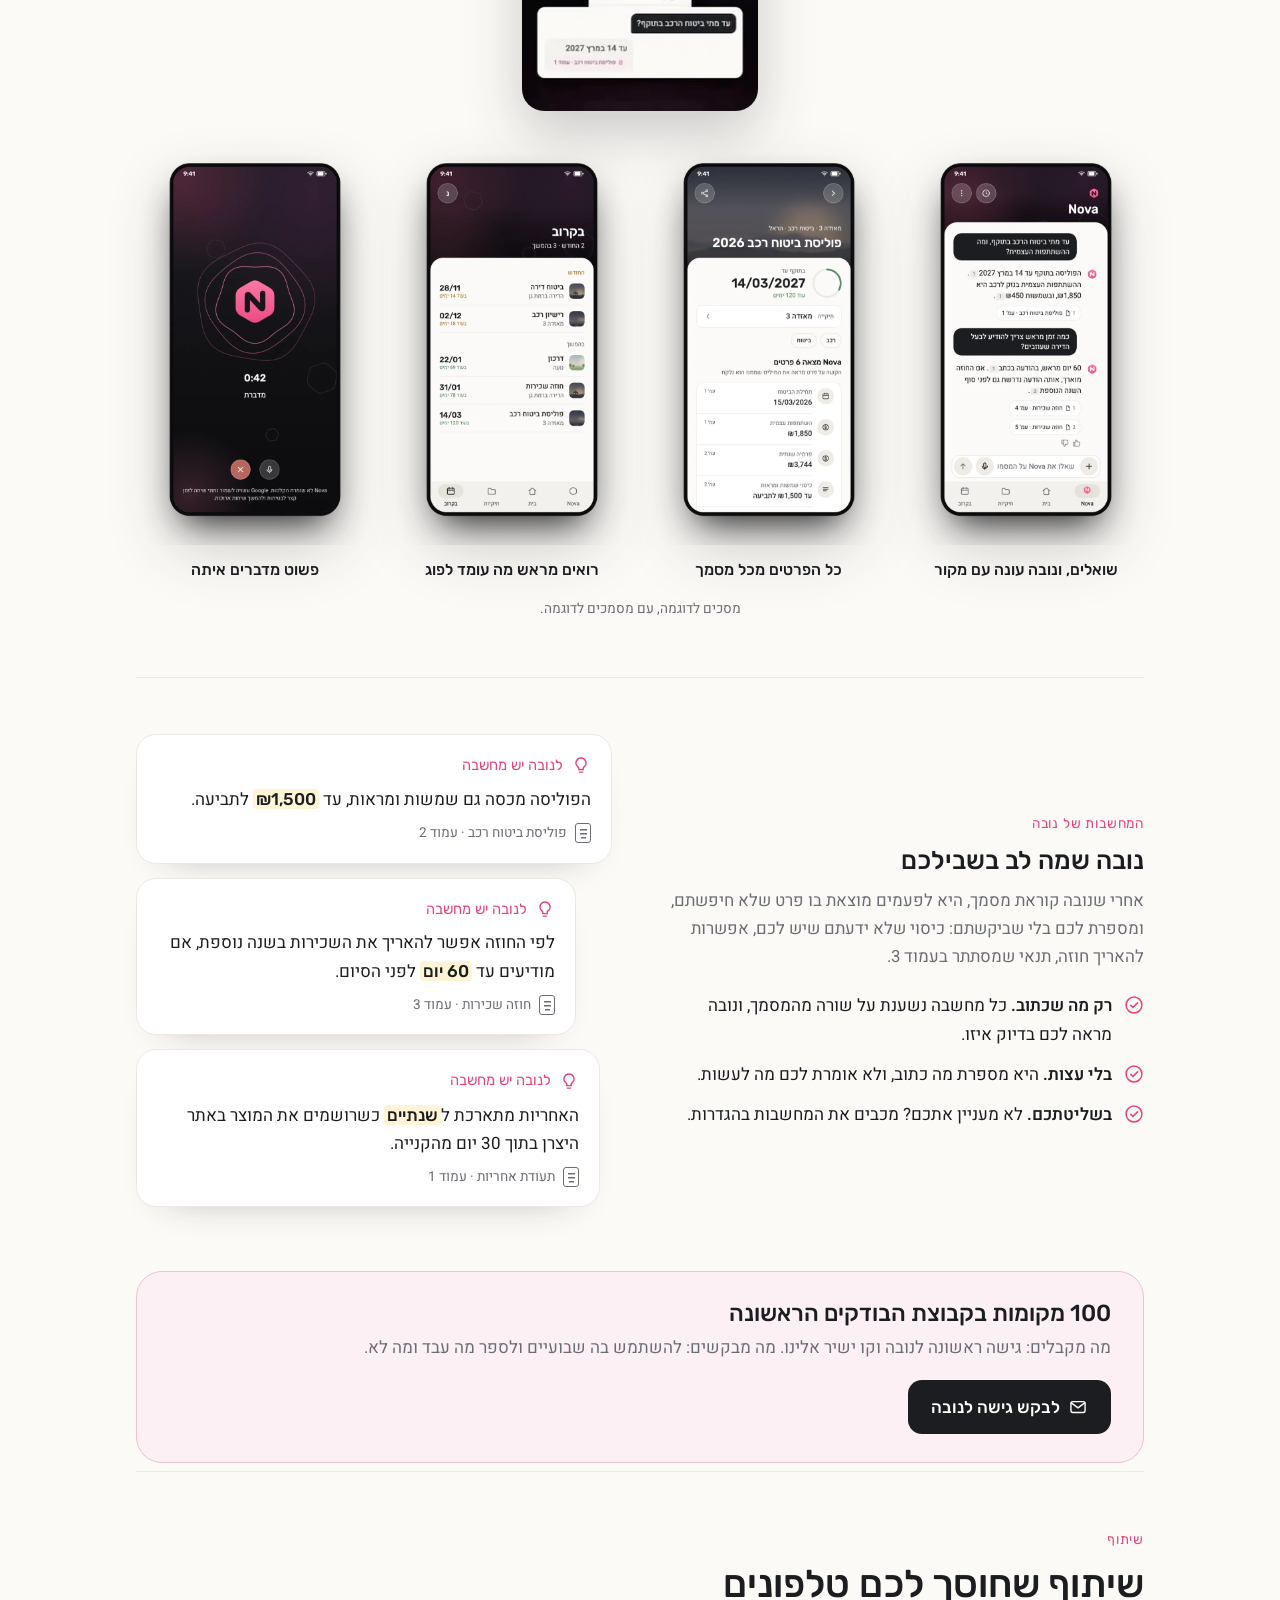
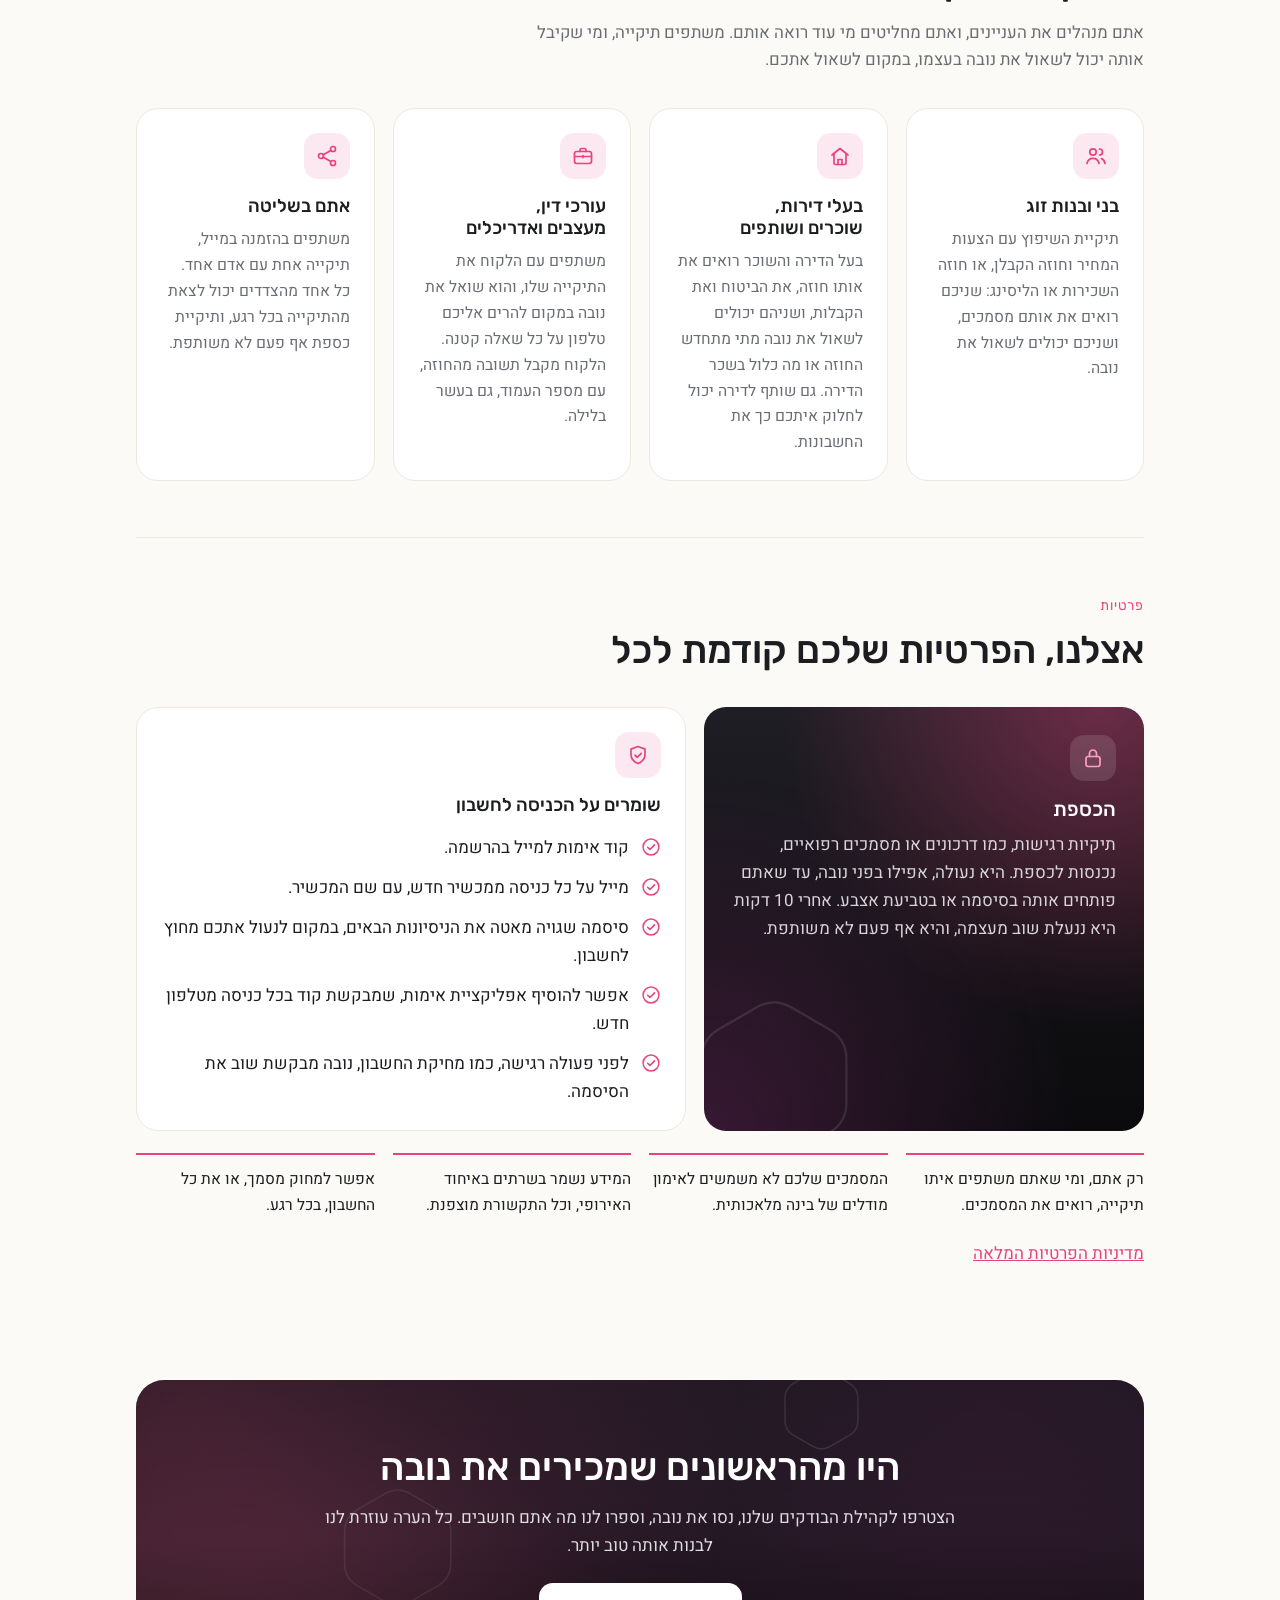
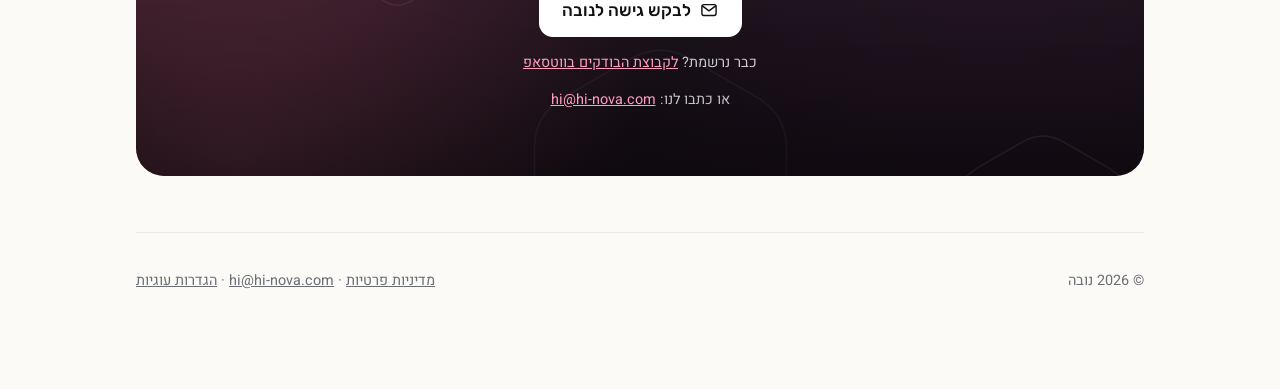
==== commit 82813db3: "Site fixes 4, 5, 7, 9, 10: clearer asks, an easier form, a professionals strip, a short clip, lighte" ====
--- a/docs/index.html
+++ b/docs/index.html
@@ -156,7 +156,7 @@
 .fill { color: var(--text); }
 
 .sheet { position: relative; z-index: 3; margin-top: -28px; background: var(--bg); border-radius: 28px 28px 0 0; padding-top: 8px; }
-.sheet section.block:first-child { border-top: 0; }
+.sheet section.block:first-child, .sheet section.block[hidden]:first-child + section.block { border-top: 0; }
 .sheet .doc { padding-top: 28px; }
 
 /* ── Version 2: the conversation, icon cards, thoughts, sharing, privacy, the testers' calls to action. ── */
@@ -285,6 +285,8 @@
 .gallery figure { margin: 0; display: grid; justify-items: center; gap: 12px; }
 .gallery img { width: 100%; max-width: 236px; height: auto; filter: drop-shadow(0 22px 28px rgba(28, 29, 33, 0.22)); }
 .gallery figcaption { text-align: center; font-family: var(--heading); font-weight: 500; font-size: 0.98rem; }
+.showcase { margin: 34px 0 0; display: grid; justify-items: center; }
+.showcase video { width: 100%; max-width: 236px; height: auto; border-radius: 22px; filter: drop-shadow(0 22px 28px rgba(28, 29, 33, 0.22)); }
 .fine { margin-top: 16px; color: var(--muted); font-size: 0.85rem; text-align: center; }
 @media (max-width: 820px) {
   .gallery { display: flex; overflow-x: auto; scroll-snap-type: x mandatory; gap: 16px; padding-bottom: 10px; margin-inline: -16px; padding-inline: 16px; }
@@ -349,6 +351,21 @@
     if (b) set(b.getAttribute('data-set-lang'));
   });
 })();
+</script><script>
+(function () {
+  var got = {}, any = false;
+  try {
+    var q = new URLSearchParams(location.search);
+    ['utm_source', 'utm_medium', 'utm_campaign'].forEach(function (k) {
+      var v = q.get(k); if (v) { got[k] = v.toLowerCase().slice(0, 60); any = true; }
+    });
+  } catch (e) {}
+  try {
+    if (any) sessionStorage.setItem('nova-utm', JSON.stringify(got));
+    else got = JSON.parse(sessionStorage.getItem('nova-utm') || '{}') || {};
+  } catch (e) {}
+  window.novaUtm = got;
+})();
 </script></head><body><div class="sky" id="top">
 <span class="glow" aria-hidden="true" style="--c:#5B2350;--s:1.6;--x:0.15;--y:0.1;--o:0.35;--d:21s;--k:1.1;--dx:0.05;--dy:0.019"></span>
 <span class="glow" aria-hidden="true" style="--c:#E8437E;--s:1.1;--x:0.95;--y:0.05;--o:0.24;--d:16s;--k:1.12;--dx:-0.091;--dy:0.036"></span>
@@ -408,6 +425,13 @@
 <main class="sheet">
 <div class="wrap">
 
+  <!-- For visitors from LinkedIn (utm_source=linkedin): professionals, right after the hero. Everyone sees the card under "Sharing". -->
+  <section class="block" id="pros" data-pros hidden>
+    <span class="kicker" data-l="he">לאנשי מקצוע</span><span class="kicker" data-l="en">For professionals</span>
+    <p class="sub" data-l="he">עורכי דין, מעצבי פנים, אדריכלים ומשכירים: משתפים עם הלקוח תיקייה אחת, והלקוח שואל את נובה במקום להתקשר אליכם. לאנשי מקצוע בקבוצה הראשונה: הדרכה אישית.</p>
+    <p class="sub" data-l="en">Lawyers, interior designers, architects and landlords: share one folder with your client, and the client asks Nova instead of calling you. For professionals in the first group: a personal walkthrough.</p>
+  </section>
+
   <section class="block" id="what">
     <span class="kicker" data-l="he">מה נובה עושה</span><span class="kicker" data-l="en">What Nova does</span>
     <h2 data-l="he">כל הניירת שלכם, במקום אחד שמבין אותה</h2>
@@ -444,14 +468,19 @@
     <span class="kicker" data-l="he">ככה זה נראה</span><span class="kicker" data-l="en">See it</span>
     <h2 data-l="he">נובה, מקרוב</h2>
     <h2 data-l="en">Nova, up close</h2>
+    <!-- 13 s, muted, Hebrew captions: plays only while on screen, and loads nothing until then. -->
+    <figure class="showcase" data-l="he">
+      <video data-showcase muted loop playsinline preload="none" poster="img/showcase-poster.jpg" width="320" height="568"
+        aria-label="סרטון קצר: שואלים את נובה שאלה, מדברים איתה בקול, ורואים מה עומד לפוג"><source src="img/showcase.mp4" type="video/mp4"></video>
+    </figure>
     <div class="gallery">
-      <figure><img src="img/phone-answers.png" width="709" height="1200" loading="lazy" alt="Nova answering a question about a car insurance policy, with the source page">
+      <figure><img src="img/phone-answers.webp" width="709" height="1200" loading="lazy" alt="Nova answering a question about a car insurance policy, with the source page">
         <figcaption><span data-l="he">שואלים, ונובה עונה עם מקור</span><span data-l="en">Ask, and Nova answers with the source</span></figcaption></figure>
-      <figure><img src="img/phone-document.png" width="709" height="1200" loading="lazy" alt="A car insurance policy with the dates and amounts Nova found">
+      <figure><img src="img/phone-document.webp" width="709" height="1200" loading="lazy" alt="A car insurance policy with the dates and amounts Nova found">
         <figcaption><span data-l="he">כל הפרטים מכל מסמך</span><span data-l="en">Every detail from every document</span></figcaption></figure>
-      <figure><img src="img/phone-coming-up.png" width="709" height="1200" loading="lazy" alt="The Coming up screen with expiry dates">
+      <figure><img src="img/phone-coming-up.webp" width="709" height="1200" loading="lazy" alt="The Coming up screen with expiry dates">
         <figcaption><span data-l="he">רואים מראש מה עומד לפוג</span><span data-l="en">See what's about to expire</span></figcaption></figure>
-      <figure><img src="img/phone-voice.png" width="709" height="1200" loading="lazy" alt="A voice call with Nova">
+      <figure><img src="img/phone-voice.webp" width="709" height="1200" loading="lazy" alt="A voice call with Nova">
         <figcaption><span data-l="he">פשוט מדברים איתה</span><span data-l="en">Just talk to her</span></figcaption></figure>
     </div>
     <p class="fine" data-l="he">מסכים לדוגמה, עם מסמכים לדוגמה.</p>
@@ -495,10 +524,10 @@
 
   <section class="join-strip" aria-label="Join">
     <div>
-      <h2 data-l="he">הצטרפו לקהילת הבודקים הראשונים שלנו</h2>
-      <h2 data-l="en">Join the community of our first testers</h2>
-      <p data-l="he">נסו את נובה לפני כולם, וספרו לנו מה אתם חושבים.</p>
-      <p data-l="en">Try Nova before anyone else, and tell us what you think.</p>
+      <h2 data-l="he">100 מקומות בקבוצת הבודקים הראשונה</h2>
+      <h2 data-l="en">100 places in the first testing group</h2>
+      <p data-l="he">מה מקבלים: גישה ראשונה לנובה וקו ישיר אלינו. מה מבקשים: להשתמש בה שבועיים ולספר מה עבד ומה לא.</p>
+      <p data-l="en">What you get: first access to Nova and a direct line to us. What we ask: use her for two weeks and tell us what worked and what didn't.</p>
     </div>
     <div class="cta"><a class="btn" href="mailto:hi@hi-nova.com?subject=%D7%91%D7%A7%D7%A9%D7%94%20%D7%9C%D7%A0%D7%A1%D7%95%D7%AA%20%D7%90%D7%AA%20%D7%A0%D7%95%D7%91%D7%94" data-access-open><svg viewBox="0 0 24 24" aria-hidden="true" fill="none" stroke="currentColor" stroke-width="1.7" stroke-linecap="round" stroke-linejoin="round"><rect x="3.5" y="5.5" width="17" height="13" rx="2.2"/><path d="M4 7l8 6 8-6"/></svg><span data-l="he">לבקש גישה לנובה</span><span data-l="en">Request access</span></a></div>
   </section>
@@ -524,9 +553,9 @@
       </article>
       <article class="card">
         <span class="ico"><svg viewBox="0 0 24 24" aria-hidden="true" fill="none" stroke="currentColor" stroke-width="1.7" stroke-linecap="round" stroke-linejoin="round"><rect x="3.5" y="7.5" width="17" height="12" rx="2.2"/><path d="M9 7.5V6a1.5 1.5 0 0 1 1.5-1.5h3A1.5 1.5 0 0 1 15 6v1.5M3.5 12.5h17M12 11.5v2"/></svg></span>
-        <h3 data-l="he">עורכי דין ויועצים</h3><h3 data-l="en">Lawyers and advisors</h3>
-        <p data-l="he">משתפים עם הלקוח את התיקייה שלו, והוא שואל את נובה במקום להרים אליכם טלפון על כל שאלה קטנה. תנו ללקוחות שלכם את הכוח של נובה.</p>
-        <p data-l="en">Share a client's folder with them, and they ask Nova instead of calling you about every little question. Give your clients the power of Nova.</p>
+        <h3 data-l="he">עורכי דין, מעצבים ואדריכלים</h3><h3 data-l="en">Lawyers, designers and architects</h3>
+        <p data-l="he">משתפים עם הלקוח את התיקייה שלו, והוא שואל את נובה במקום להרים אליכם טלפון על כל שאלה קטנה. הלקוח מקבל תשובה מהחוזה, עם מספר העמוד, גם בעשר בלילה.</p>
+        <p data-l="en">Share a client's folder with them, and they ask Nova instead of calling you about every little question. Your client gets an answer from the contract, with the page number, even at ten at night.</p>
       </article>
       <article class="card">
         <span class="ico"><svg viewBox="0 0 24 24" aria-hidden="true" fill="none" stroke="currentColor" stroke-width="1.7" stroke-linecap="round" stroke-linejoin="round"><circle cx="18" cy="5" r="2.5"/><circle cx="6" cy="12" r="2.5"/><circle cx="18" cy="19" r="2.5"/><path d="M8.2 10.8l7.6-4.4M8.2 13.2l7.6 4.4"/></svg></span>
@@ -656,14 +685,32 @@
   }
 })();
 </script>
+<script>
+(function () {
+  // LinkedIn visitors (the professionals' post) see the professionals' strip first.
+  var pros = document.querySelector('[data-pros]');
+  if (pros && (window.novaUtm || {}).utm_source === 'linkedin') pros.hidden = false;
+  // The clip plays only while it is on screen, so it costs nothing to anyone who doesn't scroll to it.
+  // With reduced motion, or without IntersectionObserver, it waits for a tap.
+  var v = document.querySelector('[data-showcase]');
+  if (!v) return;
+  var still = window.matchMedia && matchMedia('(prefers-reduced-motion: reduce)').matches;
+  if (still || !('IntersectionObserver' in window)) { v.controls = true; return; }
+  new IntersectionObserver(function (entries) {
+    entries.forEach(function (e) {
+      if (e.isIntersecting) { var p = v.play(); if (p && p.catch) p.catch(function () {}); } else v.pause();
+    });
+  }, { threshold: 0.5 }).observe(v);
+})();
+</script>
 <dialog class="access" id="access-dialog" data-access aria-labelledby="access-title">
   <div class="access-body">
     <button type="button" class="access-close" data-access-close><span aria-hidden="true">×</span><span class="sr" data-l="he">סגירה</span><span class="sr" data-l="en">Close</span></button>
     <form class="access-form" data-access-form>
       <h2 id="access-title"><span data-l="he">בקשת גישה לנובה</span><span data-l="en">Request access to Nova</span></h2>
-      <p class="access-lead"><span data-l="he">אנחנו פותחים מקומות בקבוצת הבודקים הראשונה, באנדרואיד. נחזור אליך במייל.</span><span data-l="en">We're opening places in the first testing group, on Android. We'll get back to you by email.</span></p>
+      <p class="access-lead"><span data-l="he">כמה שאלות קצרות, ונחזור אליך במייל עם הזמנה ל-Google&nbsp;Play.</span><span data-l="en">A few short questions, and we'll email you an invitation to Google&nbsp;Play.</span></p>
       <label class="field"><span class="field-label"><span data-l="he">שם</span><span data-l="en">Name</span></span>
-        <input type="text" name="name" required maxlength="100" autocomplete="name" autofocus></label>
+        <input type="text" name="name" required maxlength="100" autocomplete="name"></label>
       <label class="field"><span class="field-label"><span data-l="he">כתובת Gmail</span><span data-l="en">Gmail address</span></span>
         <input type="email" name="email" required maxlength="254" autocomplete="email" inputmode="email" dir="ltr">
         <span class="field-hint"><span data-l="he">Google Play מצרף בודקים לפי חשבון ה-Google שבטלפון, אז כדאי לכתוב את הכתובת הזו.</span><span data-l="en">Google Play adds testers by the Google account on their phone, so please use that address.</span></span></label>
@@ -677,7 +724,7 @@
       <input class="trap" type="text" name="extra" tabindex="-1" autocomplete="off" aria-hidden="true">
       <label class="agree"><input type="checkbox" name="consent" required><span><span data-l="he">קראתי ואני מסכים/ה ל<a href="/privacy.html#access" target="_blank">מדיניות הפרטיות</a></span><span data-l="en">I agree to the <a href="/privacy.html#access-en" target="_blank">privacy policy</a></span></span></label>
       <p class="access-error" data-access-error role="alert" hidden></p>
-      <button class="btn" type="submit" data-access-submit><span data-l="he">שליחה</span><span data-l="en">Send</span></button>
+      <button class="btn" type="submit" data-access-submit><span data-l="he">לשמור לי מקום</span><span data-l="en">Save my place</span></button>
     </form>
     <div class="access-done" data-access-done hidden>
       <h2><span data-l="he">תודה, קיבלנו!</span><span data-l="en">Thanks, we got it!</span></h2>
@@ -705,8 +752,16 @@
   function picked(n) { var c = form.querySelector('[name="' + n + '"]:checked'); return c ? c.value : ''; }
   function field(n) { return form.elements.namedItem(n); }
   function fail(kind) { err.textContent = MSG[lang()][kind]; err.hidden = false; }
+  // A campaign link that names the network already answers "how did you hear": that question is skipped.
+  function presetSource() {
+    var utm = (window.novaUtm || {}).utm_source;
+    [].forEach.call(form.querySelectorAll('[name="source"]'), function (r) {
+      if (utm && r.value === utm) { r.checked = true; r.closest('fieldset').hidden = true; }
+    });
+  }
   function open(from_) {
     from = from_; form.hidden = false; done.hidden = true; err.hidden = true; submit.disabled = false;
+    presetSource();
     dlg.showModal();
     if (window.gtag) gtag('event', 'access_form_open', { link_location: from });
   }
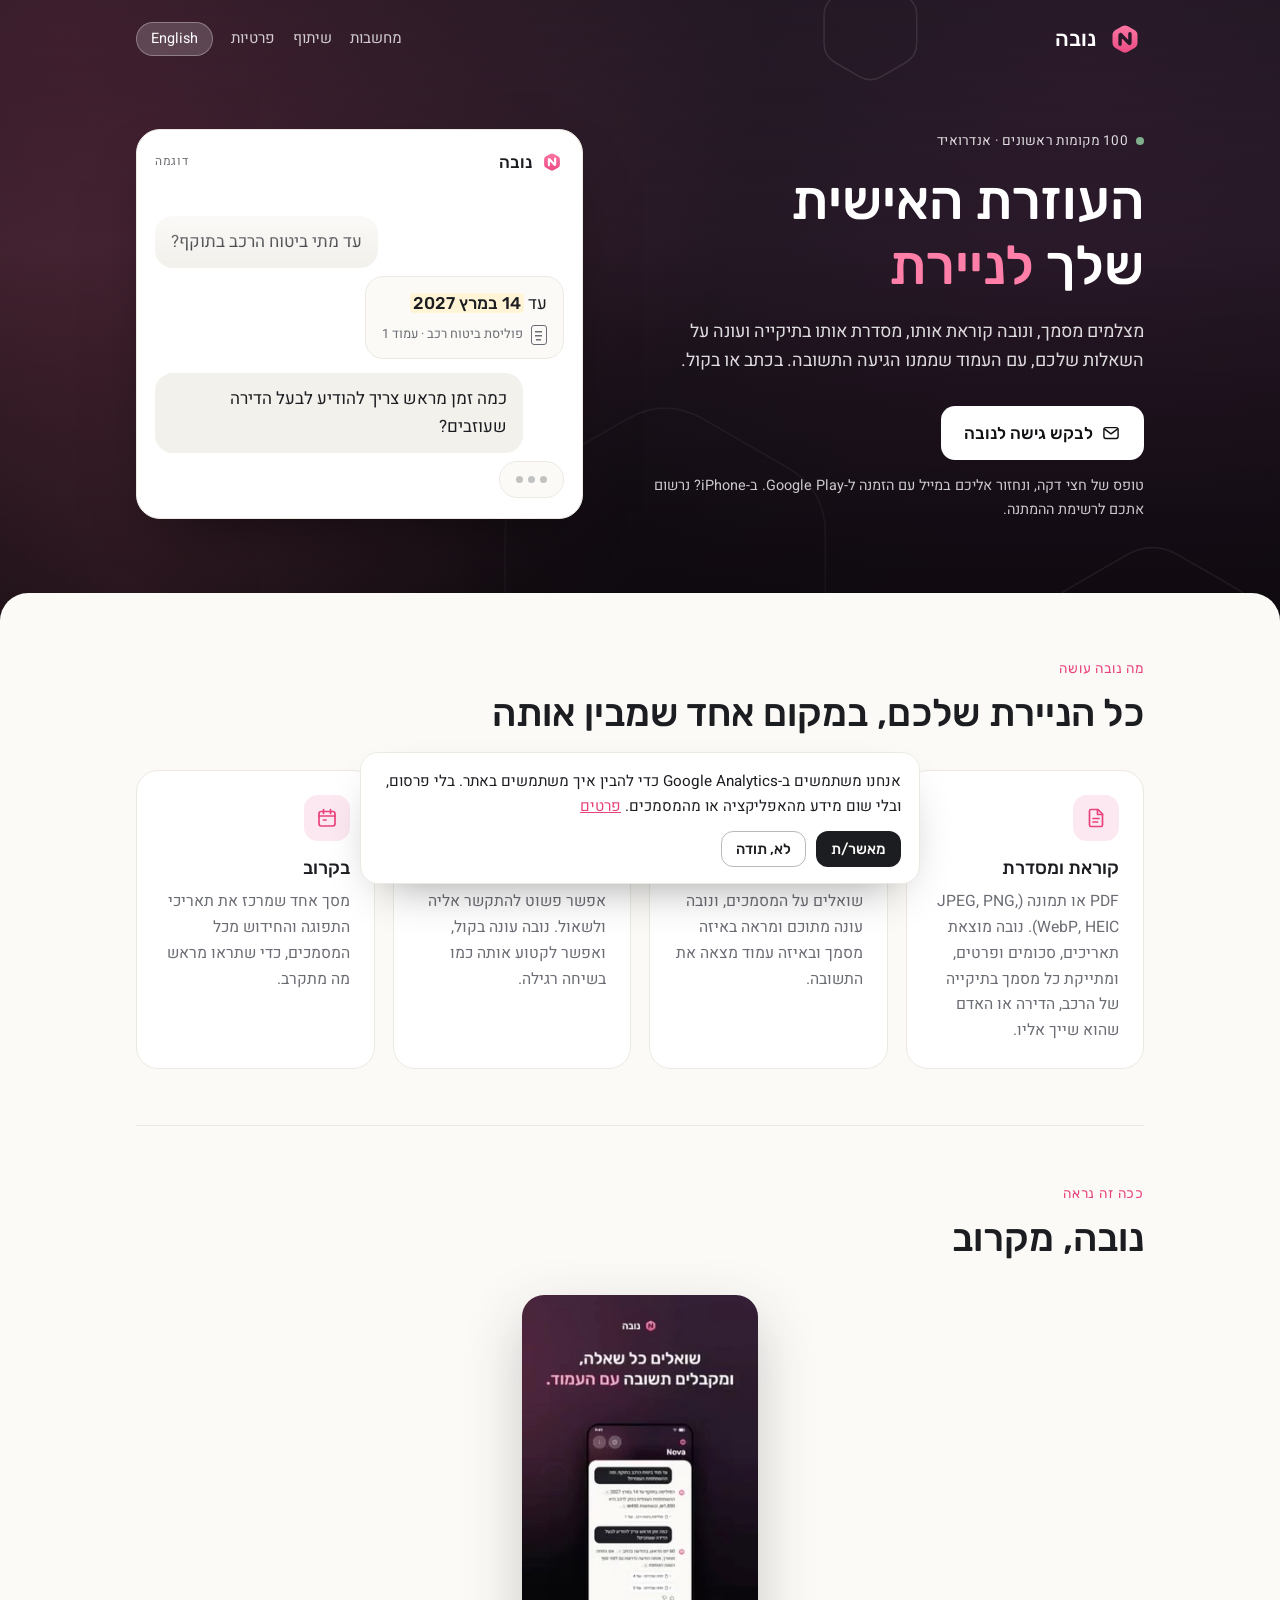
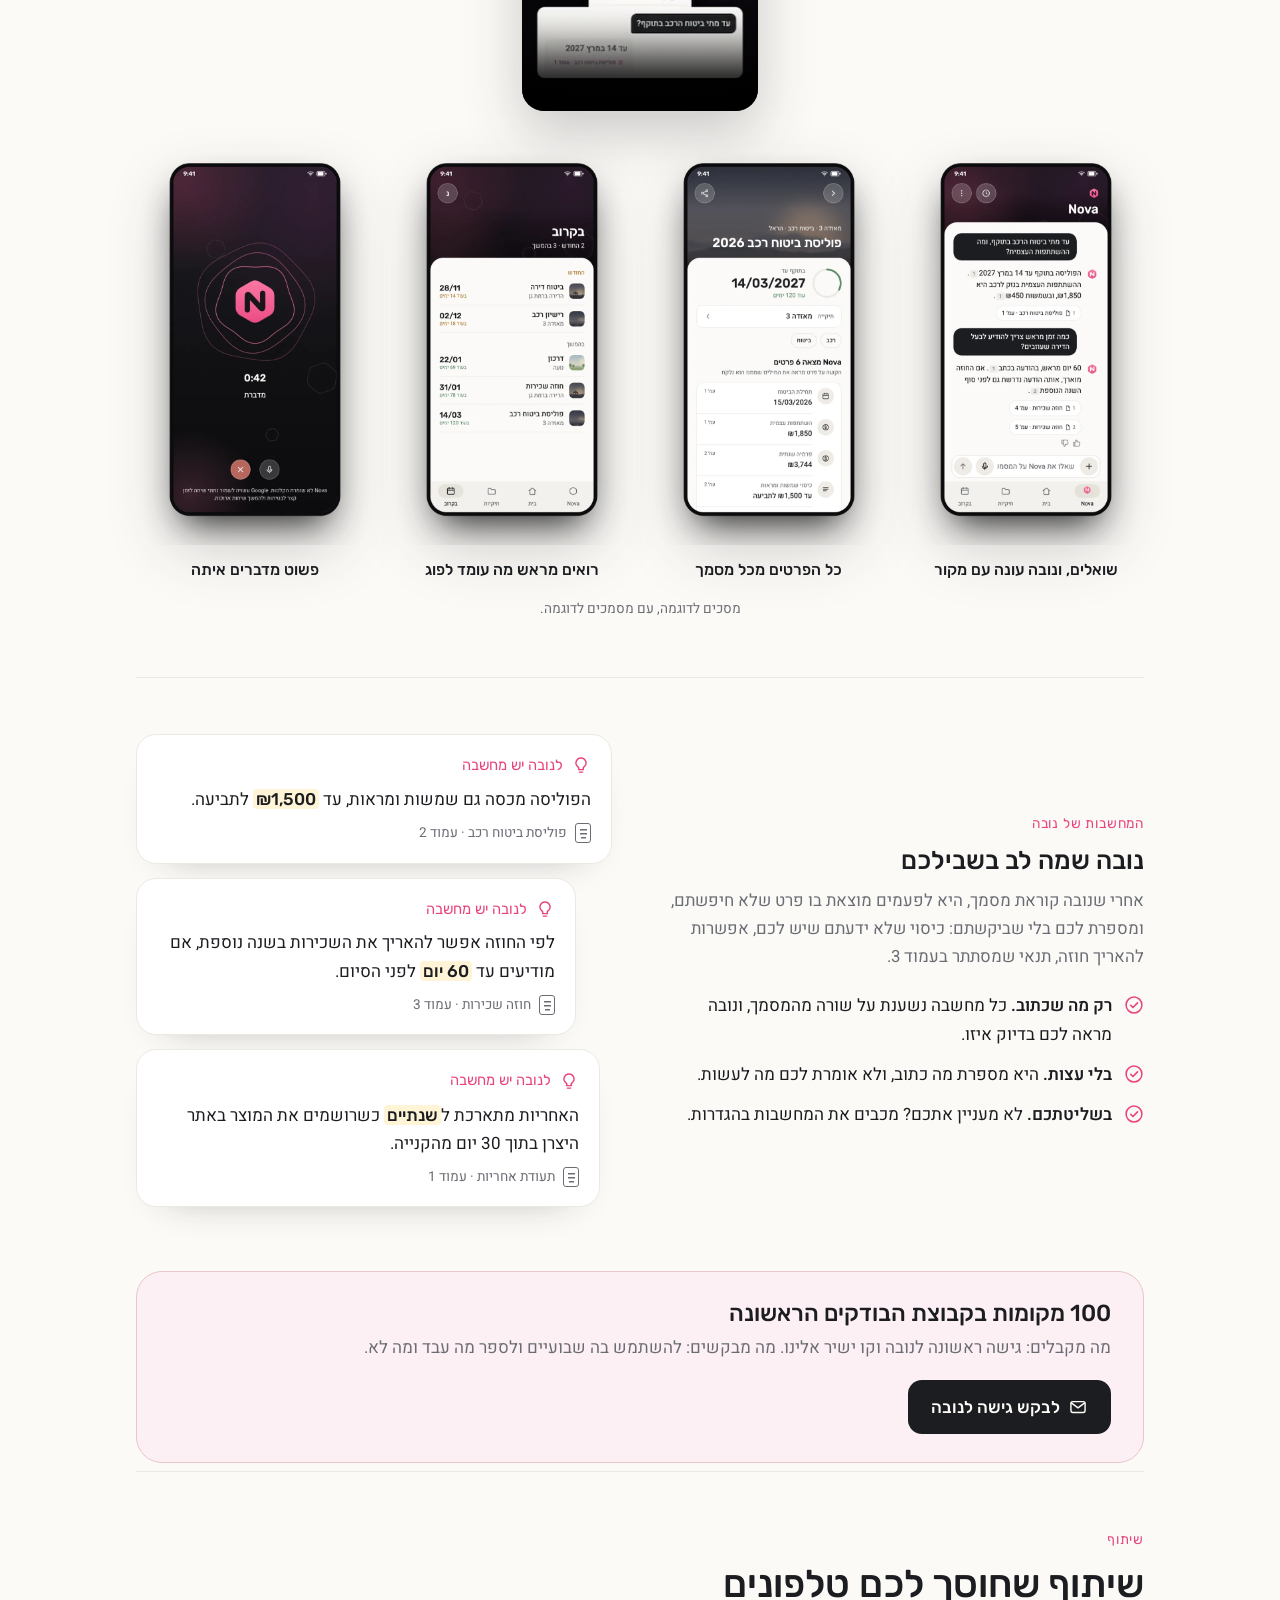
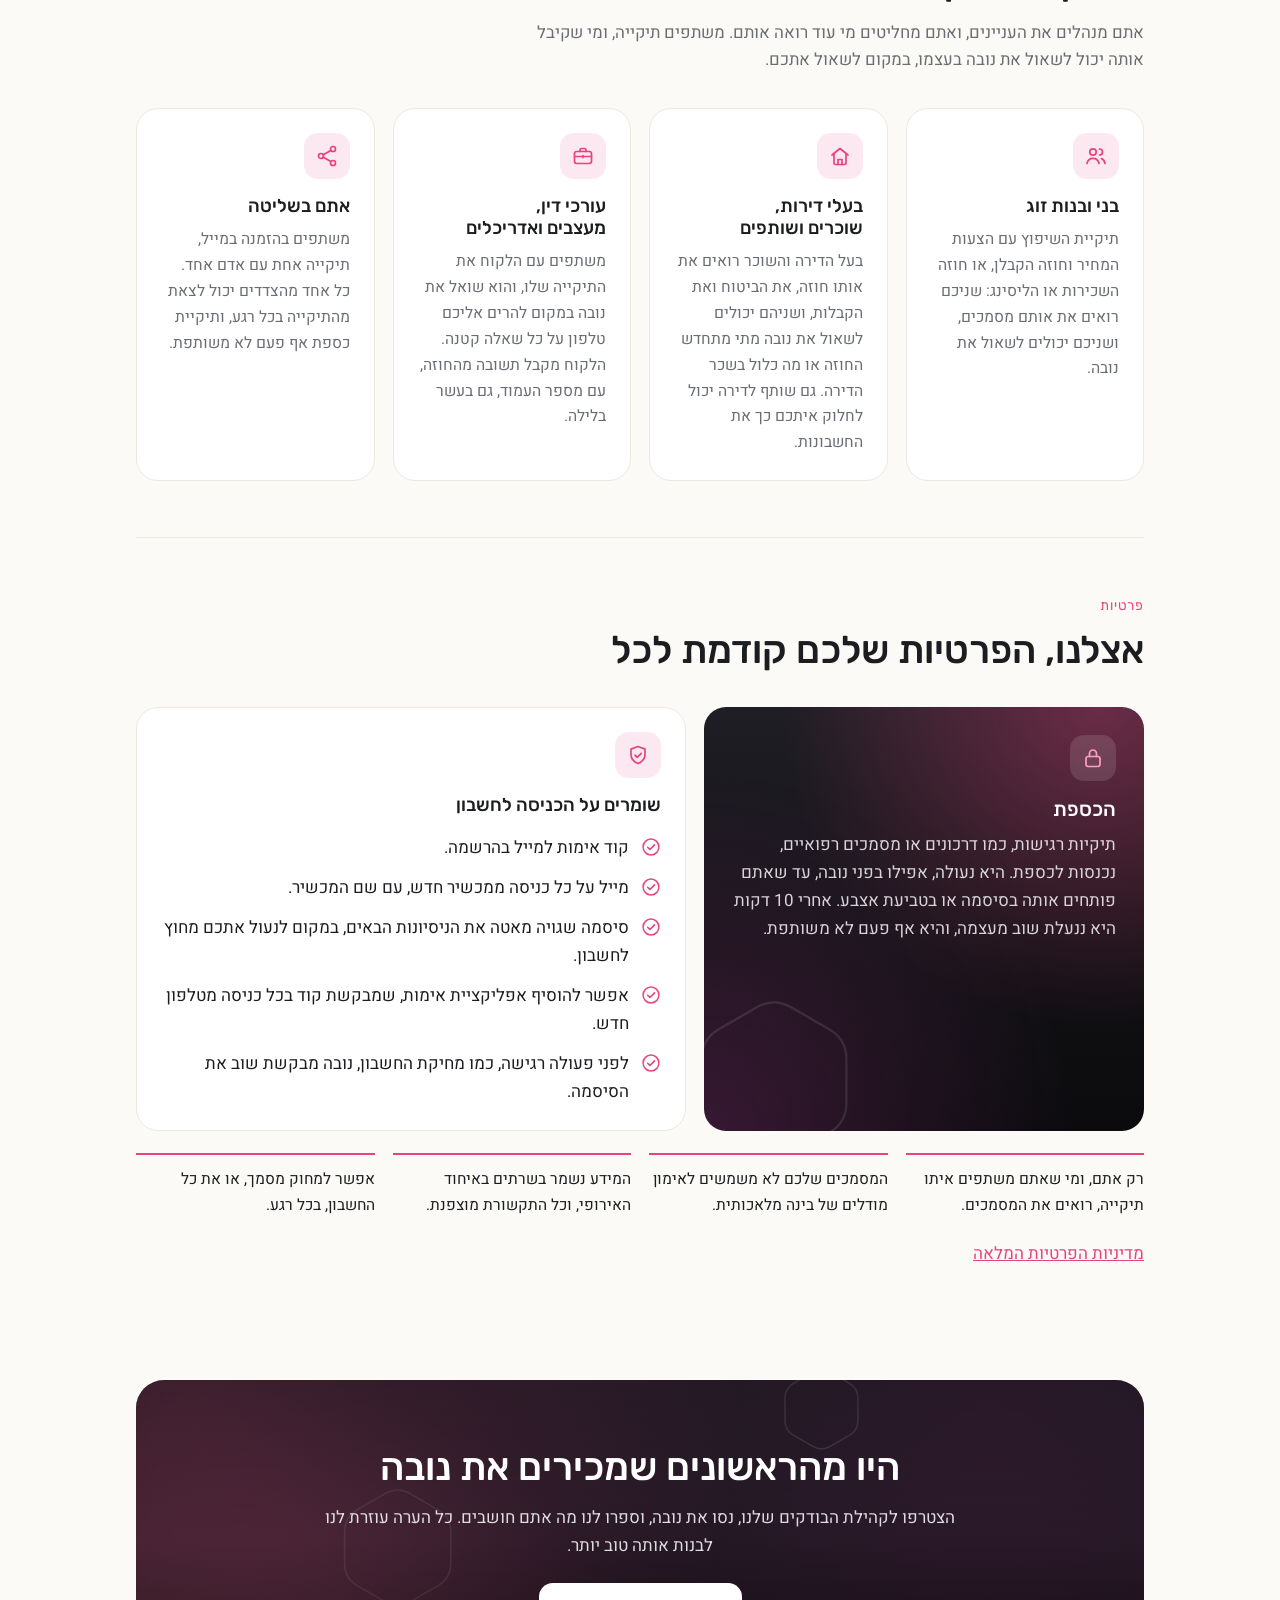
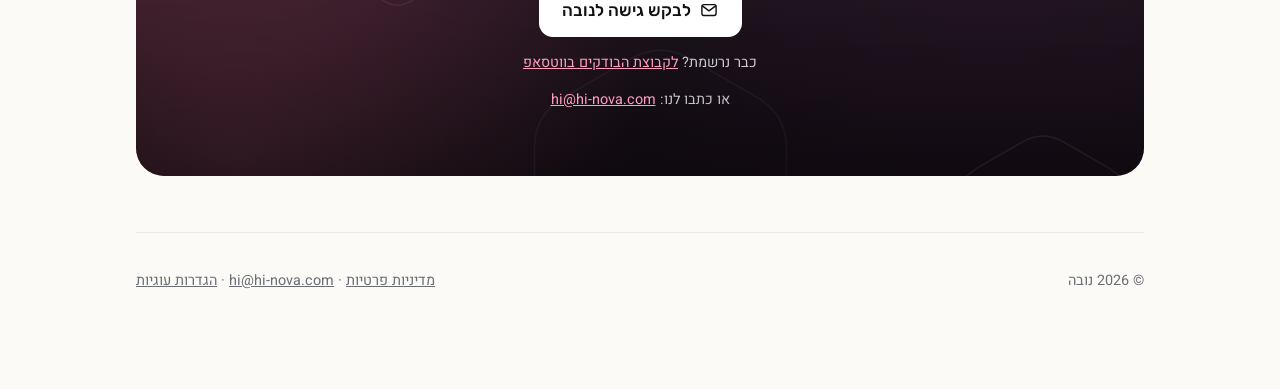
==== commit 6feca13c: "Site visit counter: visits and clicks counted without cookies, IPs or identifiers The site half of t" ====
--- a/docs/index.html
+++ b/docs/index.html
@@ -1,4 +1,4 @@
-<!doctype html><html lang="he" dir="rtl"><head><meta charset="utf-8"><meta name="viewport" content="width=device-width, initial-scale=1, viewport-fit=cover"><script async src="https://www.googletagmanager.com/gtag/js?id=G-7MWNCDS4FL"></script><script>window.dataLayer=window.dataLayer||[];function gtag(){dataLayer.push(arguments);}gtag('consent','default',{analytics_storage:'denied',ad_storage:'denied',ad_user_data:'denied',ad_personalization:'denied',wait_for_update:500});var c=null;try{c=localStorage.getItem('nova-consent')}catch(e){}if(c==='granted')gtag('consent','update',{analytics_storage:'granted'});gtag('js',new Date());gtag('config','G-7MWNCDS4FL');</script><title>Nova נובה · העוזרת האישית שלך לניירת</title><meta name="claude:viewport-fit-sides" content="cover"><meta name="description" content="שואלים את נובה על המסמכים שלכם ומקבלים תשובה עם מקור. Ask Nova about your documents and get answers with sources."><meta property="og:type" content="website"><meta property="og:site_name" content="Nova"><meta property="og:url" content="https://hi-nova.com/"><meta property="og:title" content="Nova נובה · העוזרת האישית שלך לניירת"><meta property="og:description" content="שואלים את נובה על המסמכים שלכם ומקבלים תשובה עם מקור. Ask Nova about your documents and get answers with sources."><meta property="og:image" content="https://hi-nova.com/og.jpg"><meta property="og:image:secure_url" content="https://hi-nova.com/og.jpg"><meta property="og:image:type" content="image/jpeg"><meta property="og:image:width" content="1200"><meta property="og:image:height" content="630"><meta property="og:image:alt" content="Nova נובה: העוזרת האישית שלך לניירת"><meta property="og:locale" content="he_IL"><meta property="og:locale:alternate" content="en_US"><meta name="twitter:card" content="summary_large_image"><meta name="twitter:title" content="Nova נובה · העוזרת האישית שלך לניירת"><meta name="twitter:description" content="שואלים את נובה על המסמכים שלכם ומקבלים תשובה עם מקור. Ask Nova about your documents and get answers with sources."><meta name="twitter:image" content="https://hi-nova.com/og.jpg"><link rel="canonical" href="https://hi-nova.com/"><link rel="icon" href="favicon.svg" type="image/svg+xml"><link rel="preconnect" href="https://fonts.googleapis.com"><link rel="preconnect" href="https://fonts.gstatic.com" crossorigin><link rel="stylesheet" href="https://fonts.googleapis.com/css2?family=Heebo:wght@400;500;600&family=Rubik:wght@500&display=swap"><style>/* Layout: one centred column; a hero with a sample answer card, a feature grid, a privacy band, a footer.
+<!doctype html><html lang="he" dir="rtl"><head><meta charset="utf-8"><meta name="viewport" content="width=device-width, initial-scale=1, viewport-fit=cover"><script async src="https://www.googletagmanager.com/gtag/js?id=G-7MWNCDS4FL"></script><script>window.dataLayer=window.dataLayer||[];function gtag(){dataLayer.push(arguments);}gtag('consent','default',{analytics_storage:'denied',ad_storage:'denied',ad_user_data:'denied',ad_personalization:'denied',wait_for_update:500});var c=null;try{c=localStorage.getItem('nova-consent')}catch(e){}if(c==='granted')gtag('consent','update',{analytics_storage:'granted'});var tm=false;try{tm=new URLSearchParams(location.search).get('team')==='1'||(localStorage.getItem('nova-team')==='1'&&new URLSearchParams(location.search).get('team')!=='0')}catch(e){}gtag('js',new Date());gtag('config','G-7MWNCDS4FL',tm?{traffic_type:'internal'}:{});</script><title>Nova נובה · העוזרת האישית שלך לניירת</title><meta name="claude:viewport-fit-sides" content="cover"><meta name="description" content="שואלים את נובה על המסמכים שלכם ומקבלים תשובה עם מקור. Ask Nova about your documents and get answers with sources."><meta property="og:type" content="website"><meta property="og:site_name" content="Nova"><meta property="og:url" content="https://hi-nova.com/"><meta property="og:title" content="Nova נובה · העוזרת האישית שלך לניירת"><meta property="og:description" content="שואלים את נובה על המסמכים שלכם ומקבלים תשובה עם מקור. Ask Nova about your documents and get answers with sources."><meta property="og:image" content="https://hi-nova.com/og.jpg"><meta property="og:image:secure_url" content="https://hi-nova.com/og.jpg"><meta property="og:image:type" content="image/jpeg"><meta property="og:image:width" content="1200"><meta property="og:image:height" content="630"><meta property="og:image:alt" content="Nova נובה: העוזרת האישית שלך לניירת"><meta property="og:locale" content="he_IL"><meta property="og:locale:alternate" content="en_US"><meta name="twitter:card" content="summary_large_image"><meta name="twitter:title" content="Nova נובה · העוזרת האישית שלך לניירת"><meta name="twitter:description" content="שואלים את נובה על המסמכים שלכם ומקבלים תשובה עם מקור. Ask Nova about your documents and get answers with sources."><meta name="twitter:image" content="https://hi-nova.com/og.jpg"><link rel="canonical" href="https://hi-nova.com/"><link rel="icon" href="favicon.svg" type="image/svg+xml"><link rel="preconnect" href="https://fonts.googleapis.com"><link rel="preconnect" href="https://fonts.gstatic.com" crossorigin><link rel="stylesheet" href="https://fonts.googleapis.com/css2?family=Heebo:wght@400;500;600&family=Rubik:wght@500&display=swap"><style>/* Layout: one centred column; a hero with a sample answer card, a feature grid, a privacy band, a footer.
    Tokens are the app's own (mobile theme/tokens.ts, design V4 "Horizon"): warm paper, ink, Nova pink. */
 :root {
   --bg: #FBFAF7; --surface: #FFFFFF; --nav: #F3F1EC; --border: #ECE9E2; --text: #1C1D21; --muted: #6B6D74;
@@ -365,6 +365,35 @@
     else got = JSON.parse(sessionStorage.getItem('nova-utm') || '{}') || {};
   } catch (e) {}
   window.novaUtm = got;
+})();
+</script><script>
+(function () {
+  var API = "https://novaapi-production-ebd4.up.railway.app", team = false;
+  try {
+    var t = new URLSearchParams(location.search).get('team');
+    if (t === '1') localStorage.setItem('nova-team', '1');
+    if (t === '0') localStorage.removeItem('nova-team');
+    team = localStorage.getItem('nova-team') === '1';
+  } catch (e) {}
+  window.novaCount = function (event) {
+    if (team || !API) return;
+    var u = window.novaUtm || {}, ref = '';
+    try { if (document.referrer) { var h = new URL(document.referrer).hostname; if (h !== location.hostname) ref = h; } } catch (e) {}
+    var body = JSON.stringify({ event: event, path: location.pathname, utm_source: u.utm_source || '', utm_medium: u.utm_medium || '',
+      utm_campaign: u.utm_campaign || '', referrer_host: ref, lang: document.documentElement.getAttribute('data-lang') === 'en' ? 'en' : 'he',
+      mobile: window.innerWidth <= 600 });
+    try {
+      if (navigator.sendBeacon && navigator.sendBeacon(API + '/site-events', body)) return;
+      fetch(API + '/site-events', { method: 'POST', body: body, keepalive: true, mode: 'no-cors' });
+    } catch (e) {}
+  };
+  var key = 'nova-landed:' + location.pathname, seen = false;
+  try { seen = sessionStorage.getItem(key) === '1'; sessionStorage.setItem(key, '1'); } catch (e) {}
+  if (!seen) window.novaCount('landing');
+  document.addEventListener('click', function (e) {
+    var a = e.target.closest && e.target.closest('a[href*="chat.whatsapp.com"]');
+    if (a) window.novaCount('whatsapp_click');
+  });
 })();
 </script></head><body><div class="sky" id="top">
 <span class="glow" aria-hidden="true" style="--c:#5B2350;--s:1.6;--x:0.15;--y:0.1;--o:0.35;--d:21s;--k:1.1;--dx:0.05;--dy:0.019"></span>
@@ -698,7 +727,8 @@
   if (still || !('IntersectionObserver' in window)) { v.controls = true; return; }
   new IntersectionObserver(function (entries) {
     entries.forEach(function (e) {
-      if (e.isIntersecting) { var p = v.play(); if (p && p.catch) p.catch(function () {}); } else v.pause();
+      // A phone that refuses to play it by itself (low-power mode, some in-app browsers) gets the play button instead.
+      if (e.isIntersecting) { var p = v.play(); if (p && p.catch) p.catch(function () { v.controls = true; }); } else v.pause();
     });
   }, { threshold: 0.5 }).observe(v);
 })();
@@ -763,6 +793,7 @@
     from = from_; form.hidden = false; done.hidden = true; err.hidden = true; submit.disabled = false;
     presetSource();
     dlg.showModal();
+    if (window.novaCount) novaCount('form_open');
     if (window.gtag) gtag('event', 'access_form_open', { link_location: from });
   }
   document.addEventListener('click', function (e) {
@@ -788,6 +819,7 @@
         [].forEach.call(done.querySelectorAll('[data-done]'), function (p) { p.hidden = p.getAttribute('data-done') !== kind; });
         form.hidden = true; done.hidden = false; form.reset(); hint.hidden = true;
         if (window.gtag && !d.alreadyListed) gtag('event', 'request_access', { role: body.role, source: body.source, phone: body.phone, link_location: from });
+        if (window.novaCount && !d.alreadyListed) novaCount('form_ok');
       })
       .catch(function () { submit.disabled = false; fail('net'); });
   });
@@ -808,7 +840,10 @@
   // Not over the first screen: after the visitor scrolls past the hero, or after 8 seconds.
   if (!saved) {
     var hero = document.querySelector('.hero'), timer = setTimeout(show, 8000);
-    function show() { clearTimeout(timer); window.removeEventListener('scroll', onScroll); if (!saved) set(true); }
+    function show() {
+      clearTimeout(timer); window.removeEventListener('scroll', onScroll);
+      if (!saved) { set(true); if (window.novaCount) novaCount('consent_shown'); }
+    }
     function onScroll() { if (!hero || hero.getBoundingClientRect().bottom < 0) show(); }
     window.addEventListener('scroll', onScroll, { passive: true });
   }
@@ -819,6 +854,7 @@
       var v = choice.getAttribute('data-consent-choice');
       try { localStorage.setItem('nova-consent', v); } catch (err) {}
       if (window.gtag) gtag('consent', 'update', { analytics_storage: v });
+      if (v === 'granted' && window.novaCount) novaCount('consent_accept');
       saved = v; set(false); return;
     }
     if (t.closest('[data-consent-open]')) { e.preventDefault(); set(true); return; }
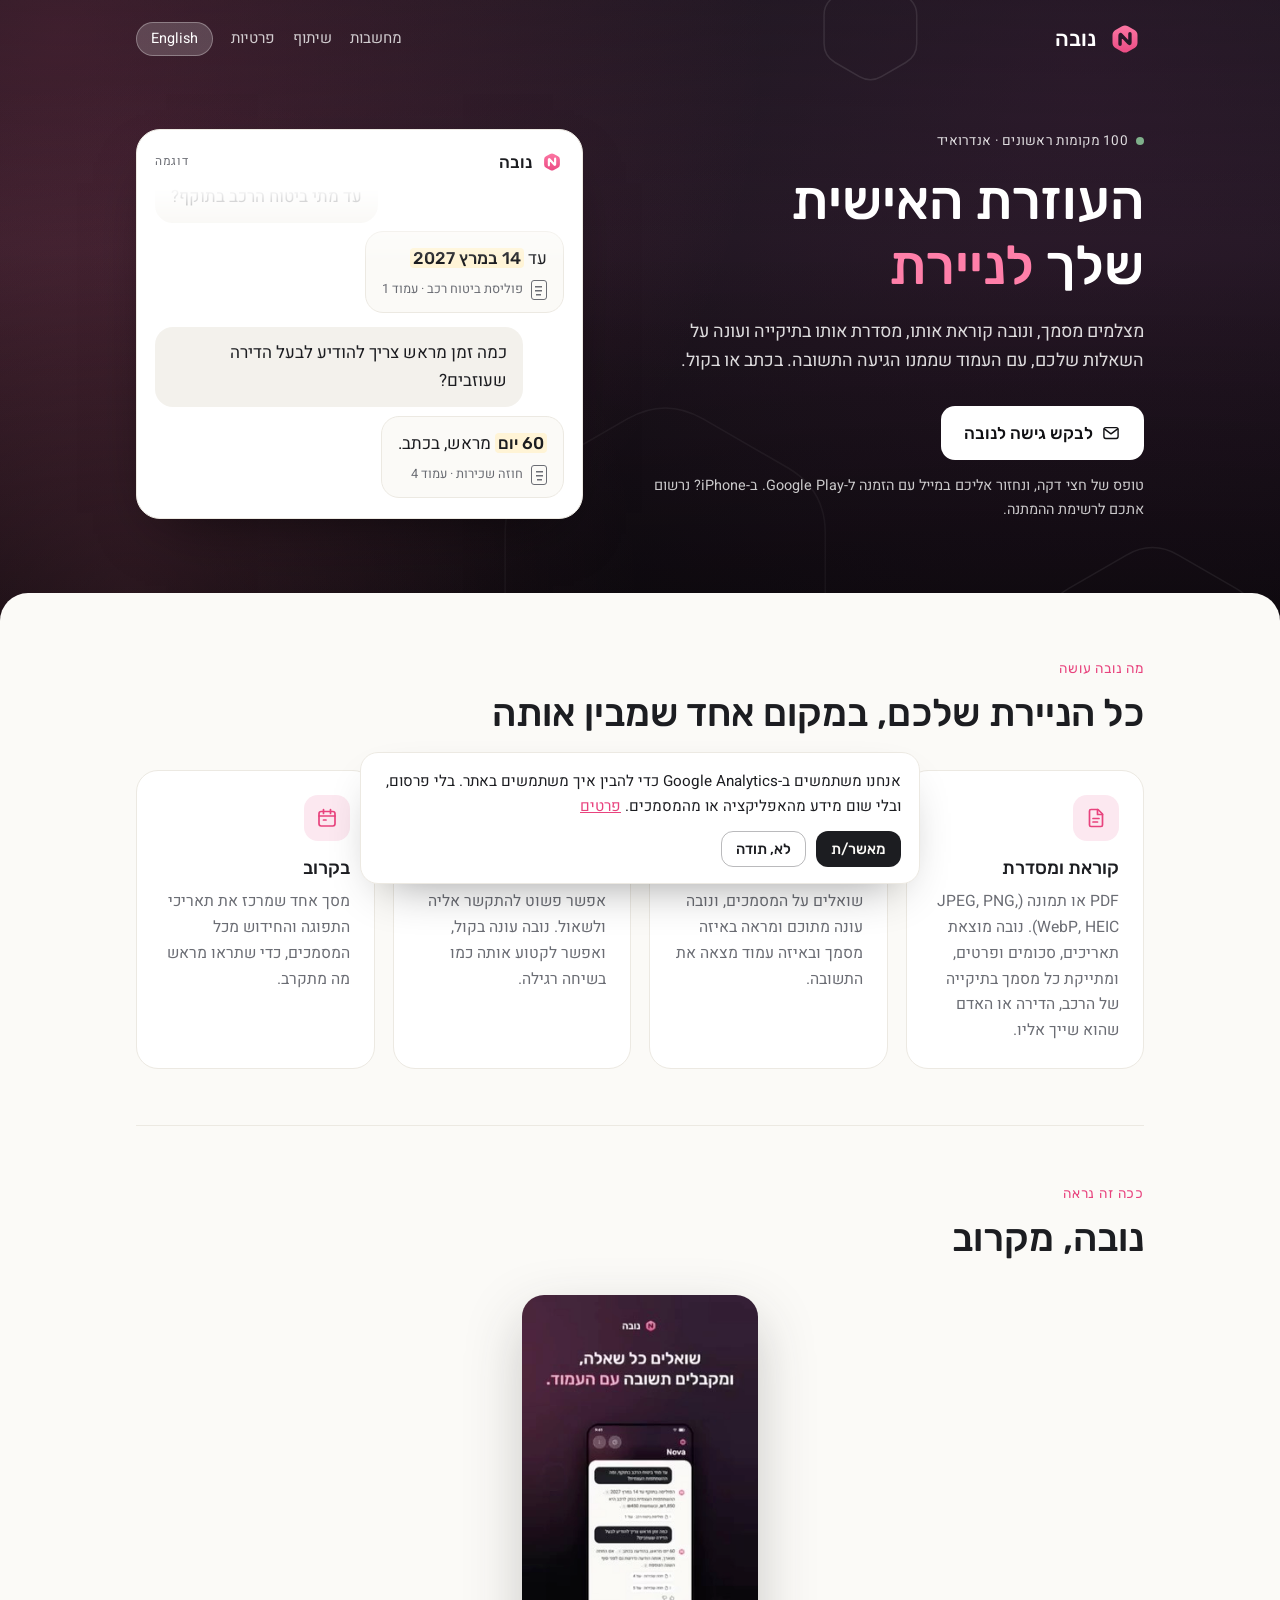
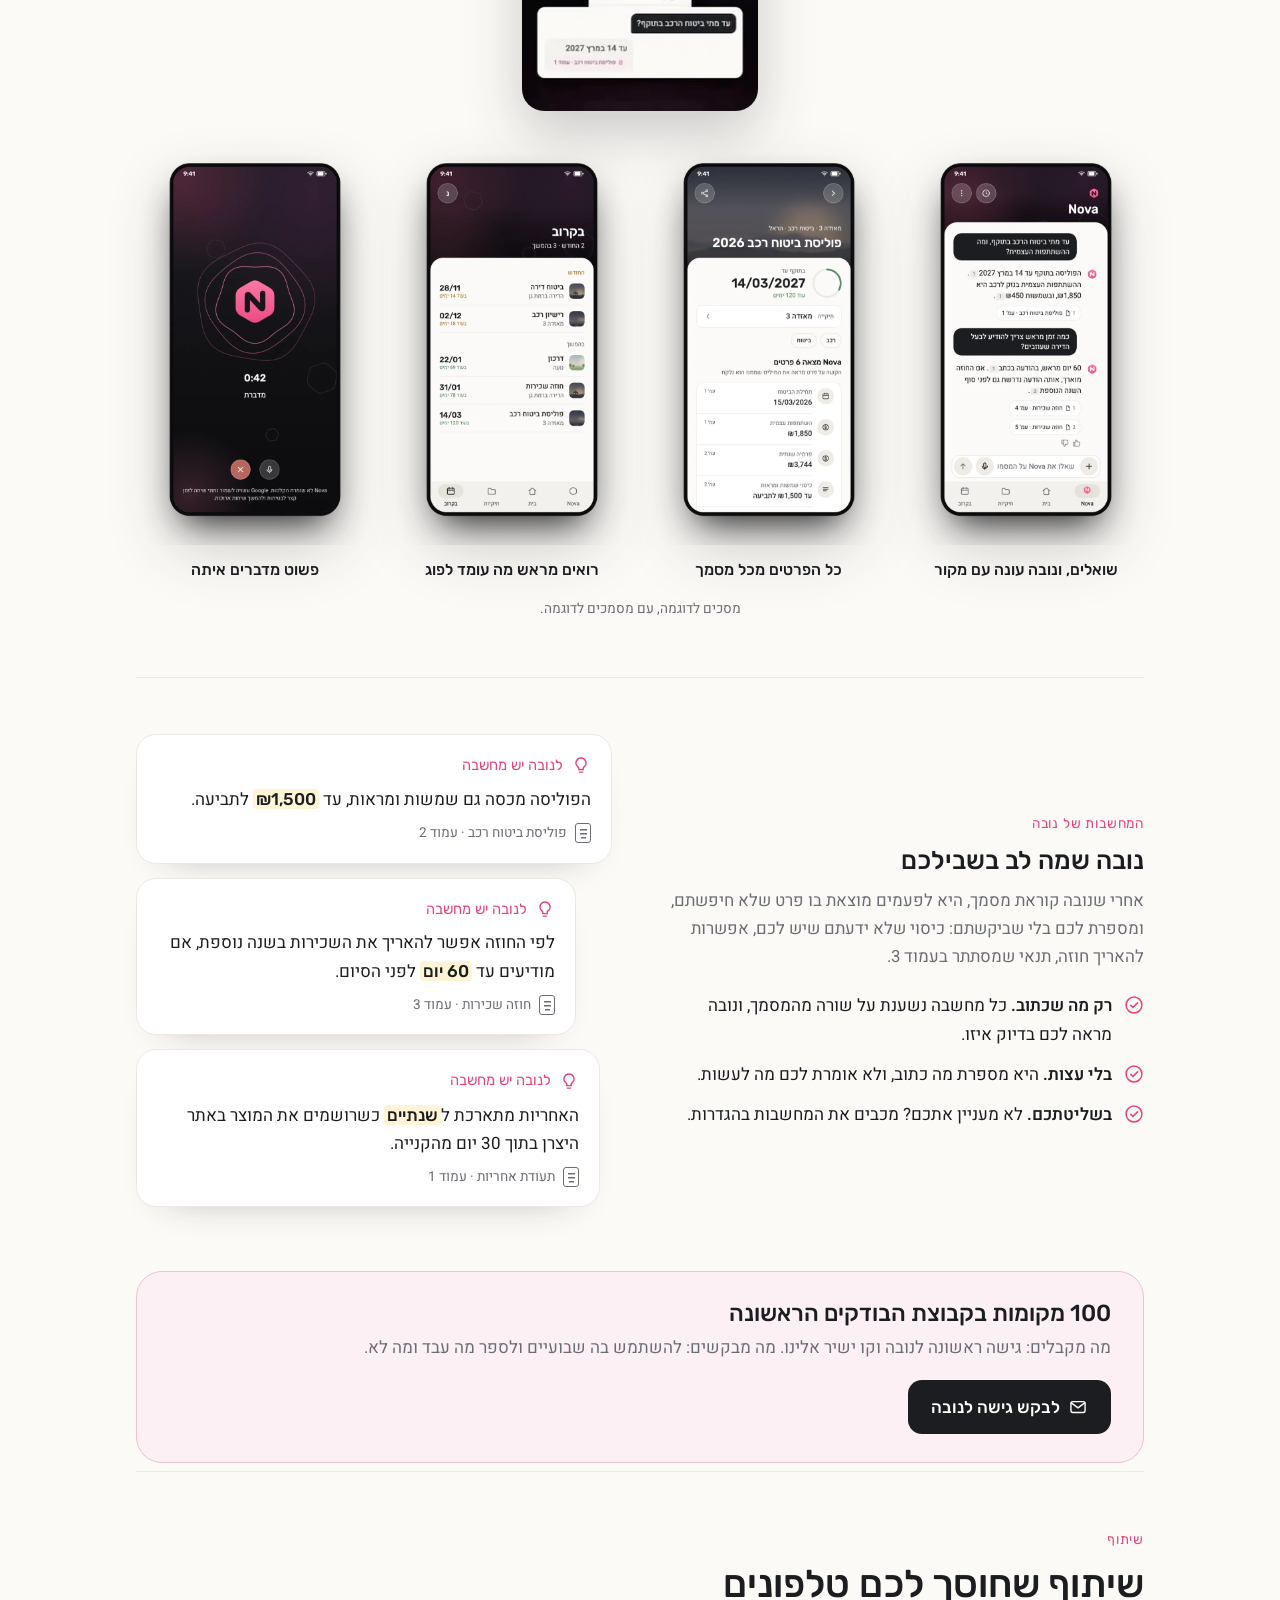
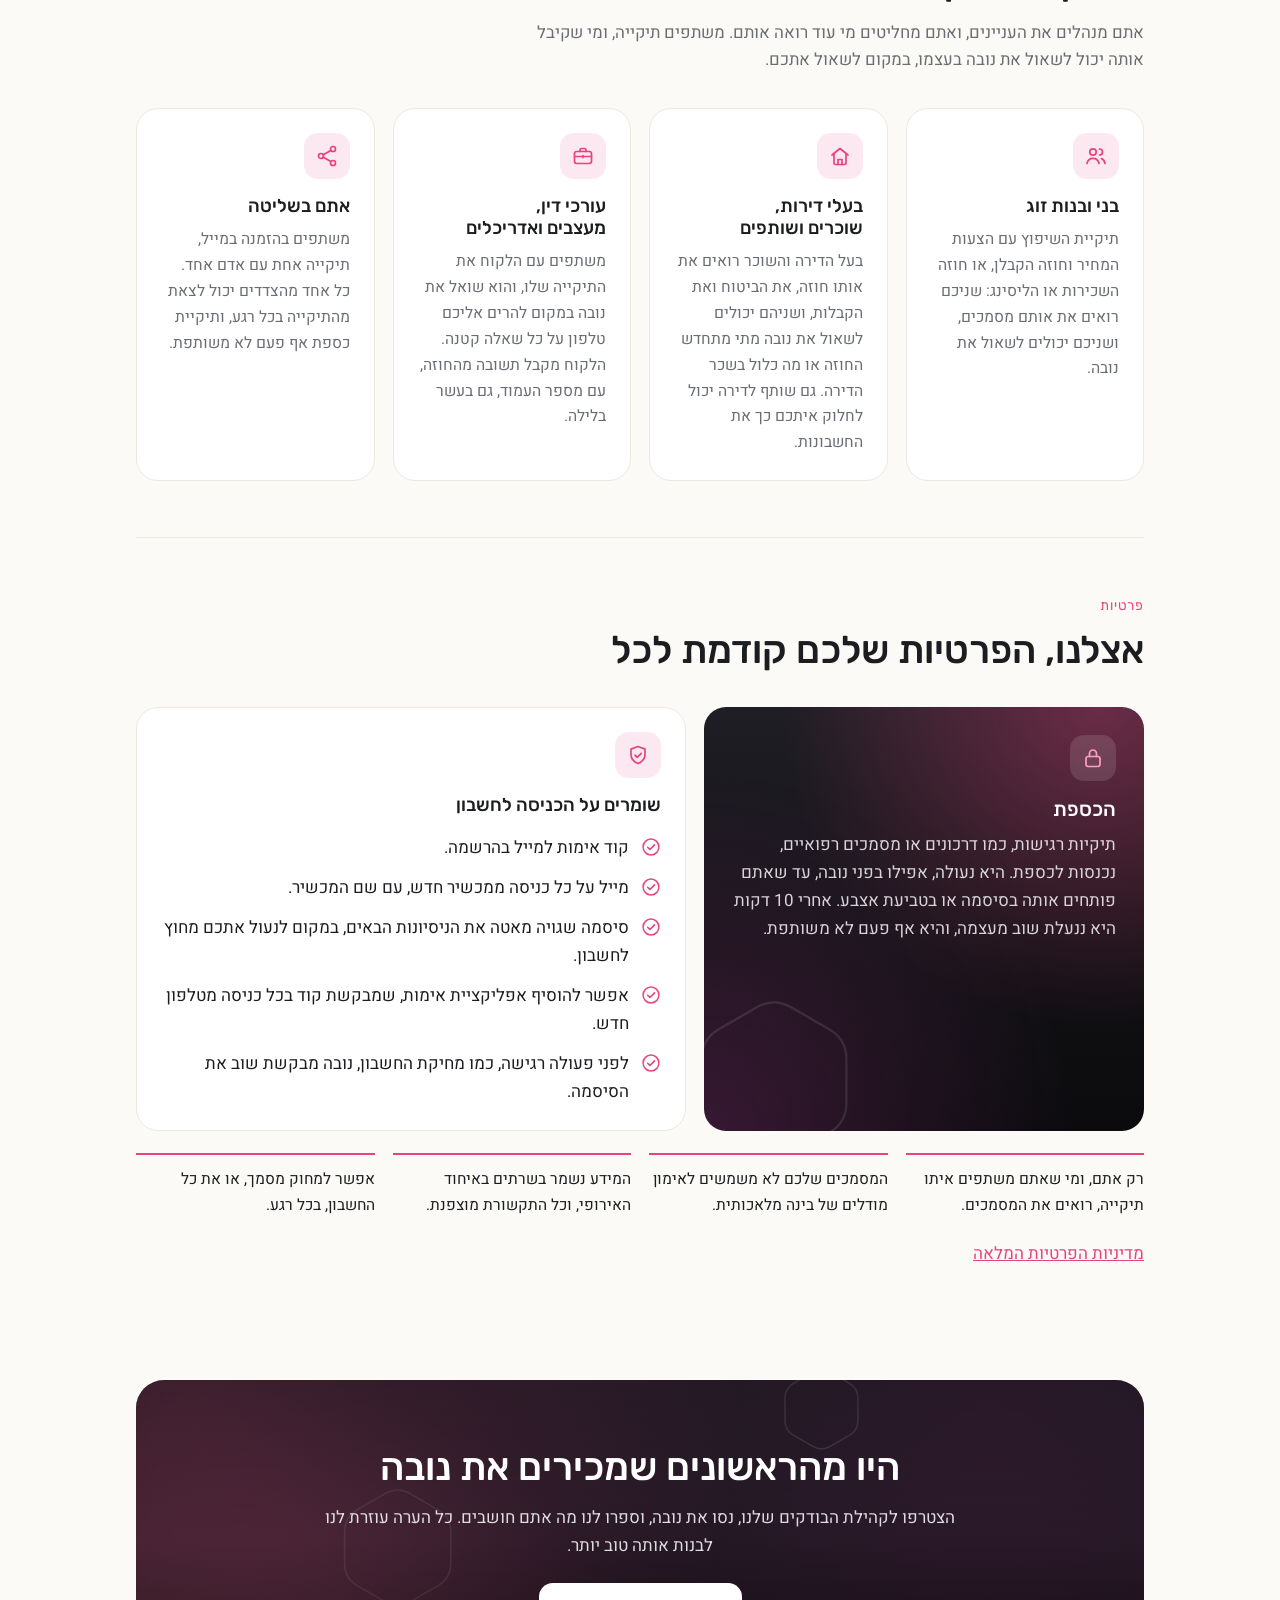
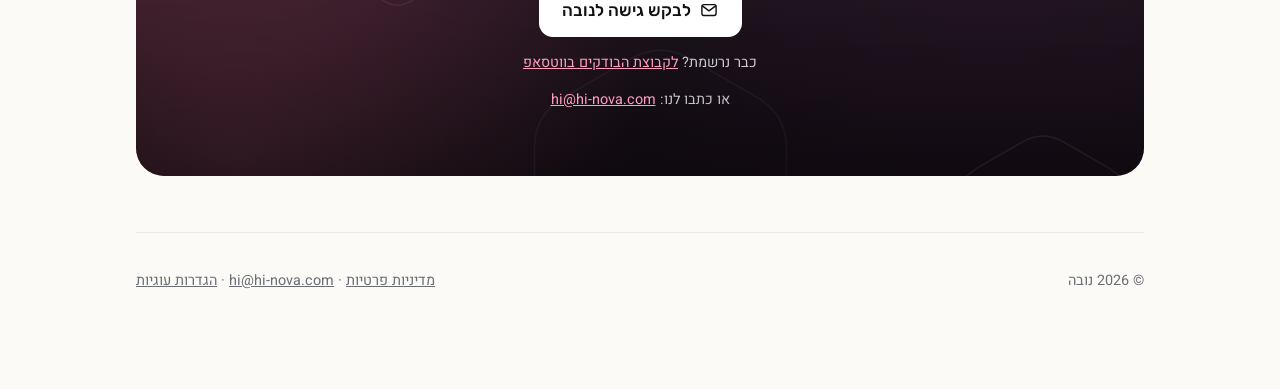
==== commit 7202f8de: "Site visit counter: visits and clicks counted without cookies, IPs or identifiers The site half of t" ====
--- a/docs/index.html
+++ b/docs/index.html
@@ -727,8 +727,7 @@
   if (still || !('IntersectionObserver' in window)) { v.controls = true; return; }
   new IntersectionObserver(function (entries) {
     entries.forEach(function (e) {
-      // A phone that refuses to play it by itself (low-power mode, some in-app browsers) gets the play button instead.
-      if (e.isIntersecting) { var p = v.play(); if (p && p.catch) p.catch(function () { v.controls = true; }); } else v.pause();
+      if (e.isIntersecting) { var p = v.play(); if (p && p.catch) p.catch(function () {}); } else v.pause();
     });
   }, { threshold: 0.5 }).observe(v);
 })();
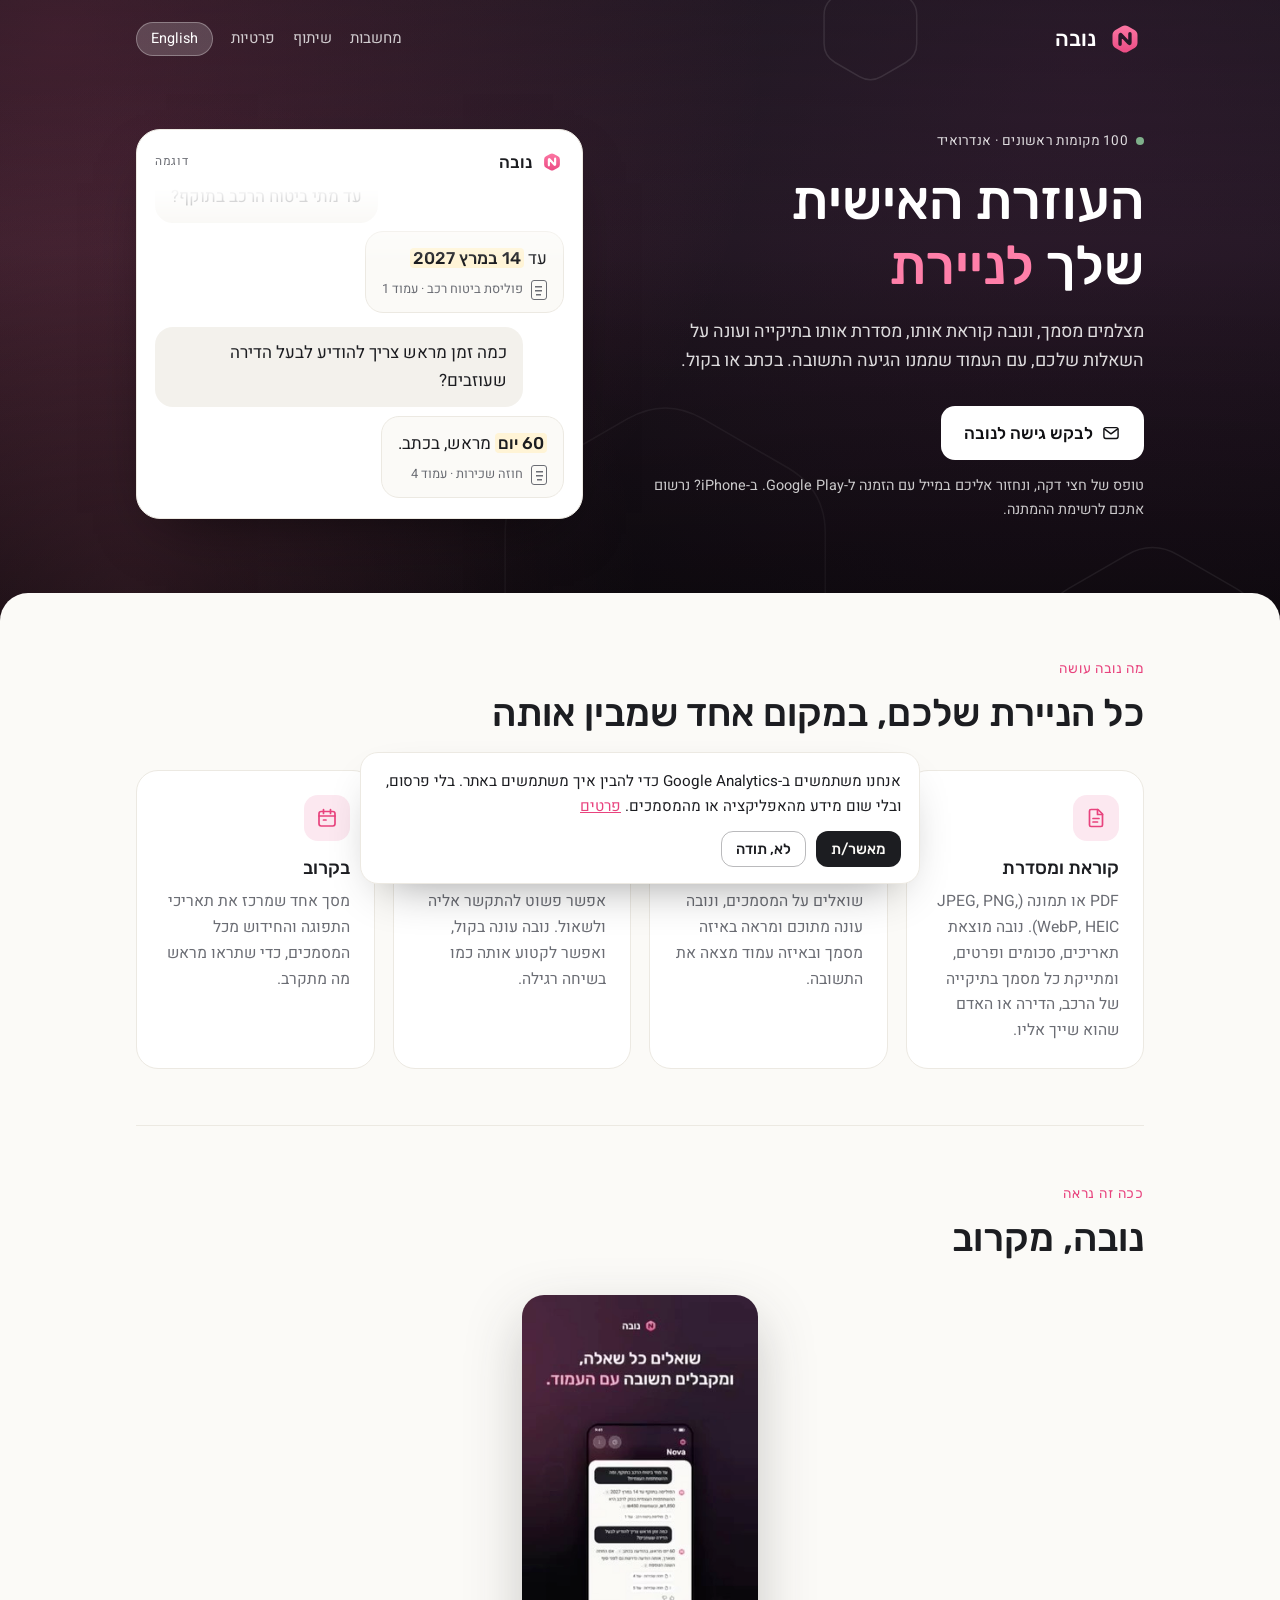
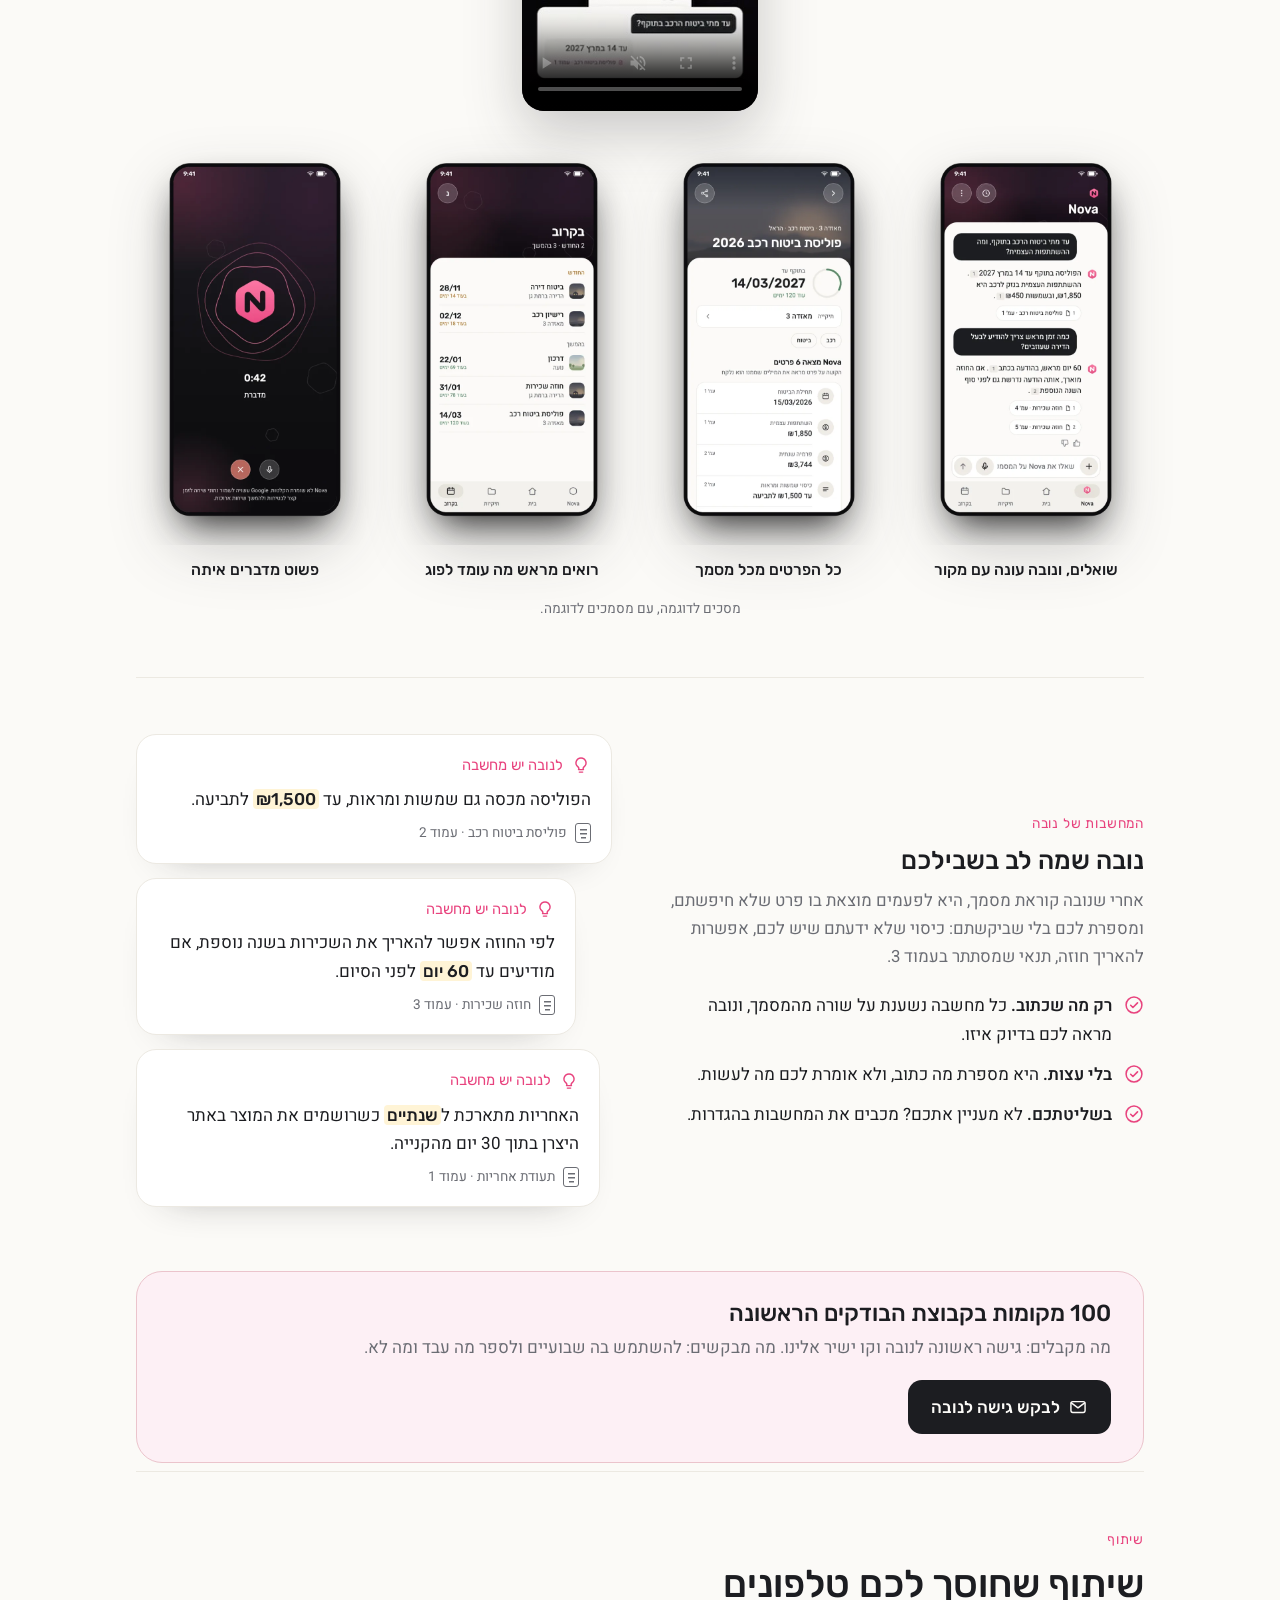
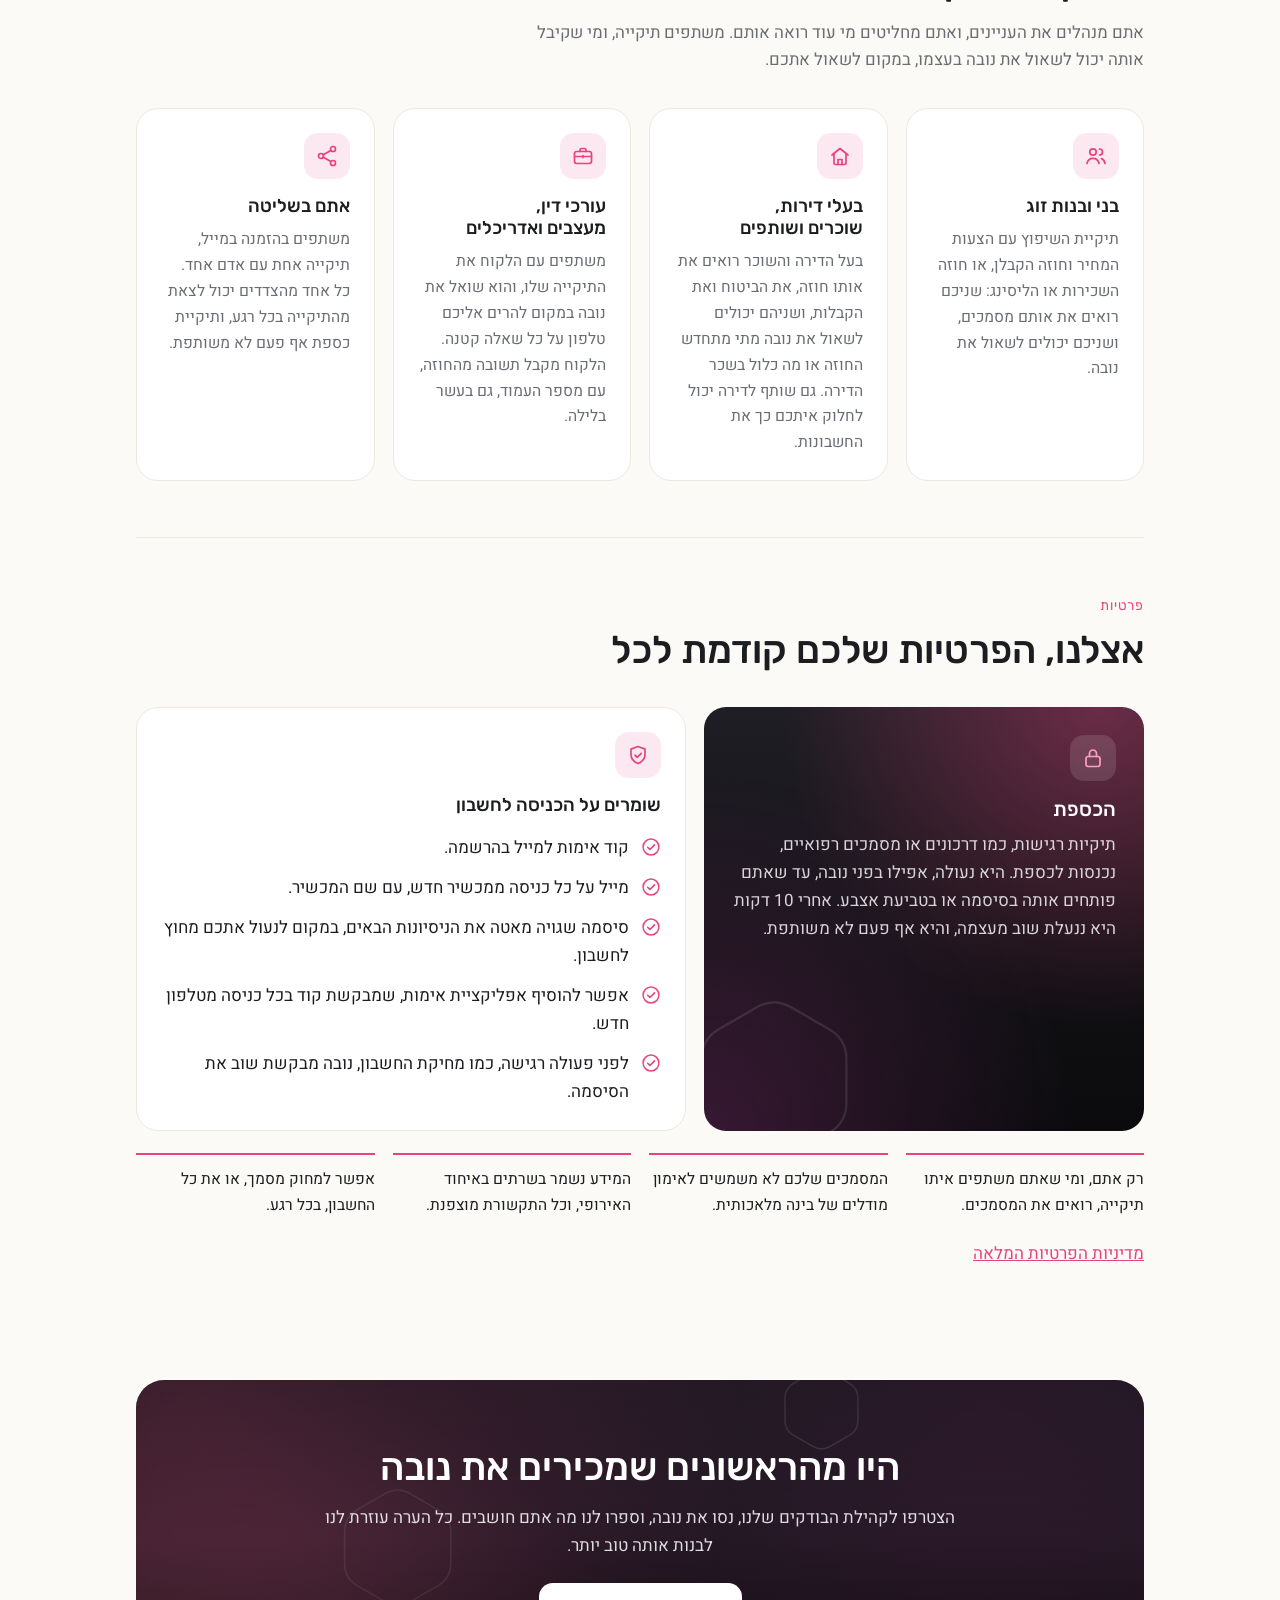
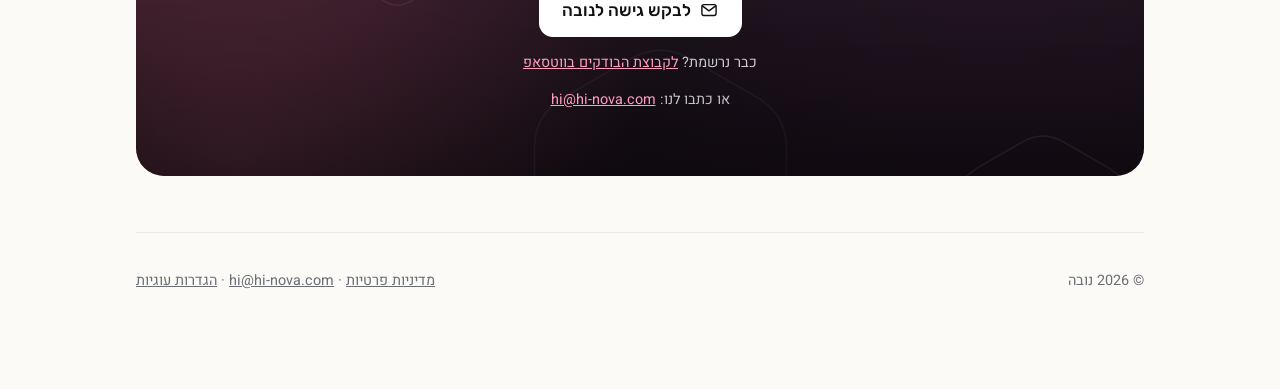
==== commit ddbc1264: "Clip: a phone that refuses autoplay gets the play button (Stacy's review) Co-Authored-By: Claude Opu" ====
--- a/docs/index.html
+++ b/docs/index.html
@@ -1,4 +1,4 @@
-<!doctype html><html lang="he" dir="rtl"><head><meta charset="utf-8"><meta name="viewport" content="width=device-width, initial-scale=1, viewport-fit=cover"><script async src="https://www.googletagmanager.com/gtag/js?id=G-7MWNCDS4FL"></script><script>window.dataLayer=window.dataLayer||[];function gtag(){dataLayer.push(arguments);}gtag('consent','default',{analytics_storage:'denied',ad_storage:'denied',ad_user_data:'denied',ad_personalization:'denied',wait_for_update:500});var c=null;try{c=localStorage.getItem('nova-consent')}catch(e){}if(c==='granted')gtag('consent','update',{analytics_storage:'granted'});var tm=false;try{tm=new URLSearchParams(location.search).get('team')==='1'||(localStorage.getItem('nova-team')==='1'&&new URLSearchParams(location.search).get('team')!=='0')}catch(e){}gtag('js',new Date());gtag('config','G-7MWNCDS4FL',tm?{traffic_type:'internal'}:{});</script><title>Nova נובה · העוזרת האישית שלך לניירת</title><meta name="claude:viewport-fit-sides" content="cover"><meta name="description" content="שואלים את נובה על המסמכים שלכם ומקבלים תשובה עם מקור. Ask Nova about your documents and get answers with sources."><meta property="og:type" content="website"><meta property="og:site_name" content="Nova"><meta property="og:url" content="https://hi-nova.com/"><meta property="og:title" content="Nova נובה · העוזרת האישית שלך לניירת"><meta property="og:description" content="שואלים את נובה על המסמכים שלכם ומקבלים תשובה עם מקור. Ask Nova about your documents and get answers with sources."><meta property="og:image" content="https://hi-nova.com/og.jpg"><meta property="og:image:secure_url" content="https://hi-nova.com/og.jpg"><meta property="og:image:type" content="image/jpeg"><meta property="og:image:width" content="1200"><meta property="og:image:height" content="630"><meta property="og:image:alt" content="Nova נובה: העוזרת האישית שלך לניירת"><meta property="og:locale" content="he_IL"><meta property="og:locale:alternate" content="en_US"><meta name="twitter:card" content="summary_large_image"><meta name="twitter:title" content="Nova נובה · העוזרת האישית שלך לניירת"><meta name="twitter:description" content="שואלים את נובה על המסמכים שלכם ומקבלים תשובה עם מקור. Ask Nova about your documents and get answers with sources."><meta name="twitter:image" content="https://hi-nova.com/og.jpg"><link rel="canonical" href="https://hi-nova.com/"><link rel="icon" href="favicon.svg" type="image/svg+xml"><link rel="preconnect" href="https://fonts.googleapis.com"><link rel="preconnect" href="https://fonts.gstatic.com" crossorigin><link rel="stylesheet" href="https://fonts.googleapis.com/css2?family=Heebo:wght@400;500;600&family=Rubik:wght@500&display=swap"><style>/* Layout: one centred column; a hero with a sample answer card, a feature grid, a privacy band, a footer.
+<!doctype html><html lang="he" dir="rtl"><head><meta charset="utf-8"><meta name="viewport" content="width=device-width, initial-scale=1, viewport-fit=cover"><script async src="https://www.googletagmanager.com/gtag/js?id=G-7MWNCDS4FL"></script><script>window.dataLayer=window.dataLayer||[];function gtag(){dataLayer.push(arguments);}gtag('consent','default',{analytics_storage:'denied',ad_storage:'denied',ad_user_data:'denied',ad_personalization:'denied',wait_for_update:500});var c=null;try{c=localStorage.getItem('nova-consent')}catch(e){}if(c==='granted')gtag('consent','update',{analytics_storage:'granted'});gtag('js',new Date());gtag('config','G-7MWNCDS4FL');</script><title>Nova נובה · העוזרת האישית שלך לניירת</title><meta name="claude:viewport-fit-sides" content="cover"><meta name="description" content="שואלים את נובה על המסמכים שלכם ומקבלים תשובה עם מקור. Ask Nova about your documents and get answers with sources."><meta property="og:type" content="website"><meta property="og:site_name" content="Nova"><meta property="og:url" content="https://hi-nova.com/"><meta property="og:title" content="Nova נובה · העוזרת האישית שלך לניירת"><meta property="og:description" content="שואלים את נובה על המסמכים שלכם ומקבלים תשובה עם מקור. Ask Nova about your documents and get answers with sources."><meta property="og:image" content="https://hi-nova.com/og.jpg"><meta property="og:image:secure_url" content="https://hi-nova.com/og.jpg"><meta property="og:image:type" content="image/jpeg"><meta property="og:image:width" content="1200"><meta property="og:image:height" content="630"><meta property="og:image:alt" content="Nova נובה: העוזרת האישית שלך לניירת"><meta property="og:locale" content="he_IL"><meta property="og:locale:alternate" content="en_US"><meta name="twitter:card" content="summary_large_image"><meta name="twitter:title" content="Nova נובה · העוזרת האישית שלך לניירת"><meta name="twitter:description" content="שואלים את נובה על המסמכים שלכם ומקבלים תשובה עם מקור. Ask Nova about your documents and get answers with sources."><meta name="twitter:image" content="https://hi-nova.com/og.jpg"><link rel="canonical" href="https://hi-nova.com/"><link rel="icon" href="favicon.svg" type="image/svg+xml"><link rel="preconnect" href="https://fonts.googleapis.com"><link rel="preconnect" href="https://fonts.gstatic.com" crossorigin><link rel="stylesheet" href="https://fonts.googleapis.com/css2?family=Heebo:wght@400;500;600&family=Rubik:wght@500&display=swap"><style>/* Layout: one centred column; a hero with a sample answer card, a feature grid, a privacy band, a footer.
    Tokens are the app's own (mobile theme/tokens.ts, design V4 "Horizon"): warm paper, ink, Nova pink. */
 :root {
   --bg: #FBFAF7; --surface: #FFFFFF; --nav: #F3F1EC; --border: #ECE9E2; --text: #1C1D21; --muted: #6B6D74;
@@ -365,35 +365,6 @@
     else got = JSON.parse(sessionStorage.getItem('nova-utm') || '{}') || {};
   } catch (e) {}
   window.novaUtm = got;
-})();
-</script><script>
-(function () {
-  var API = "https://novaapi-production-ebd4.up.railway.app", team = false;
-  try {
-    var t = new URLSearchParams(location.search).get('team');
-    if (t === '1') localStorage.setItem('nova-team', '1');
-    if (t === '0') localStorage.removeItem('nova-team');
-    team = localStorage.getItem('nova-team') === '1';
-  } catch (e) {}
-  window.novaCount = function (event) {
-    if (team || !API) return;
-    var u = window.novaUtm || {}, ref = '';
-    try { if (document.referrer) { var h = new URL(document.referrer).hostname; if (h !== location.hostname) ref = h; } } catch (e) {}
-    var body = JSON.stringify({ event: event, path: location.pathname, utm_source: u.utm_source || '', utm_medium: u.utm_medium || '',
-      utm_campaign: u.utm_campaign || '', referrer_host: ref, lang: document.documentElement.getAttribute('data-lang') === 'en' ? 'en' : 'he',
-      mobile: window.innerWidth <= 600 });
-    try {
-      if (navigator.sendBeacon && navigator.sendBeacon(API + '/site-events', body)) return;
-      fetch(API + '/site-events', { method: 'POST', body: body, keepalive: true, mode: 'no-cors' });
-    } catch (e) {}
-  };
-  var key = 'nova-landed:' + location.pathname, seen = false;
-  try { seen = sessionStorage.getItem(key) === '1'; sessionStorage.setItem(key, '1'); } catch (e) {}
-  if (!seen) window.novaCount('landing');
-  document.addEventListener('click', function (e) {
-    var a = e.target.closest && e.target.closest('a[href*="chat.whatsapp.com"]');
-    if (a) window.novaCount('whatsapp_click');
-  });
 })();
 </script></head><body><div class="sky" id="top">
 <span class="glow" aria-hidden="true" style="--c:#5B2350;--s:1.6;--x:0.15;--y:0.1;--o:0.35;--d:21s;--k:1.1;--dx:0.05;--dy:0.019"></span>
@@ -727,7 +698,8 @@
   if (still || !('IntersectionObserver' in window)) { v.controls = true; return; }
   new IntersectionObserver(function (entries) {
     entries.forEach(function (e) {
-      if (e.isIntersecting) { var p = v.play(); if (p && p.catch) p.catch(function () {}); } else v.pause();
+      // A phone that refuses to play it by itself (low-power mode, some in-app browsers) gets the play button instead.
+      if (e.isIntersecting) { var p = v.play(); if (p && p.catch) p.catch(function () { v.controls = true; }); } else v.pause();
     });
   }, { threshold: 0.5 }).observe(v);
 })();
@@ -792,7 +764,6 @@
     from = from_; form.hidden = false; done.hidden = true; err.hidden = true; submit.disabled = false;
     presetSource();
     dlg.showModal();
-    if (window.novaCount) novaCount('form_open');
     if (window.gtag) gtag('event', 'access_form_open', { link_location: from });
   }
   document.addEventListener('click', function (e) {
@@ -818,7 +789,6 @@
         [].forEach.call(done.querySelectorAll('[data-done]'), function (p) { p.hidden = p.getAttribute('data-done') !== kind; });
         form.hidden = true; done.hidden = false; form.reset(); hint.hidden = true;
         if (window.gtag && !d.alreadyListed) gtag('event', 'request_access', { role: body.role, source: body.source, phone: body.phone, link_location: from });
-        if (window.novaCount && !d.alreadyListed) novaCount('form_ok');
       })
       .catch(function () { submit.disabled = false; fail('net'); });
   });
@@ -839,10 +809,7 @@
   // Not over the first screen: after the visitor scrolls past the hero, or after 8 seconds.
   if (!saved) {
     var hero = document.querySelector('.hero'), timer = setTimeout(show, 8000);
-    function show() {
-      clearTimeout(timer); window.removeEventListener('scroll', onScroll);
-      if (!saved) { set(true); if (window.novaCount) novaCount('consent_shown'); }
-    }
+    function show() { clearTimeout(timer); window.removeEventListener('scroll', onScroll); if (!saved) set(true); }
     function onScroll() { if (!hero || hero.getBoundingClientRect().bottom < 0) show(); }
     window.addEventListener('scroll', onScroll, { passive: true });
   }
@@ -853,7 +820,6 @@
       var v = choice.getAttribute('data-consent-choice');
       try { localStorage.setItem('nova-consent', v); } catch (err) {}
       if (window.gtag) gtag('consent', 'update', { analytics_storage: v });
-      if (v === 'granted' && window.novaCount) novaCount('consent_accept');
       saved = v; set(false); return;
     }
     if (t.closest('[data-consent-open]')) { e.preventDefault(); set(true); return; }
